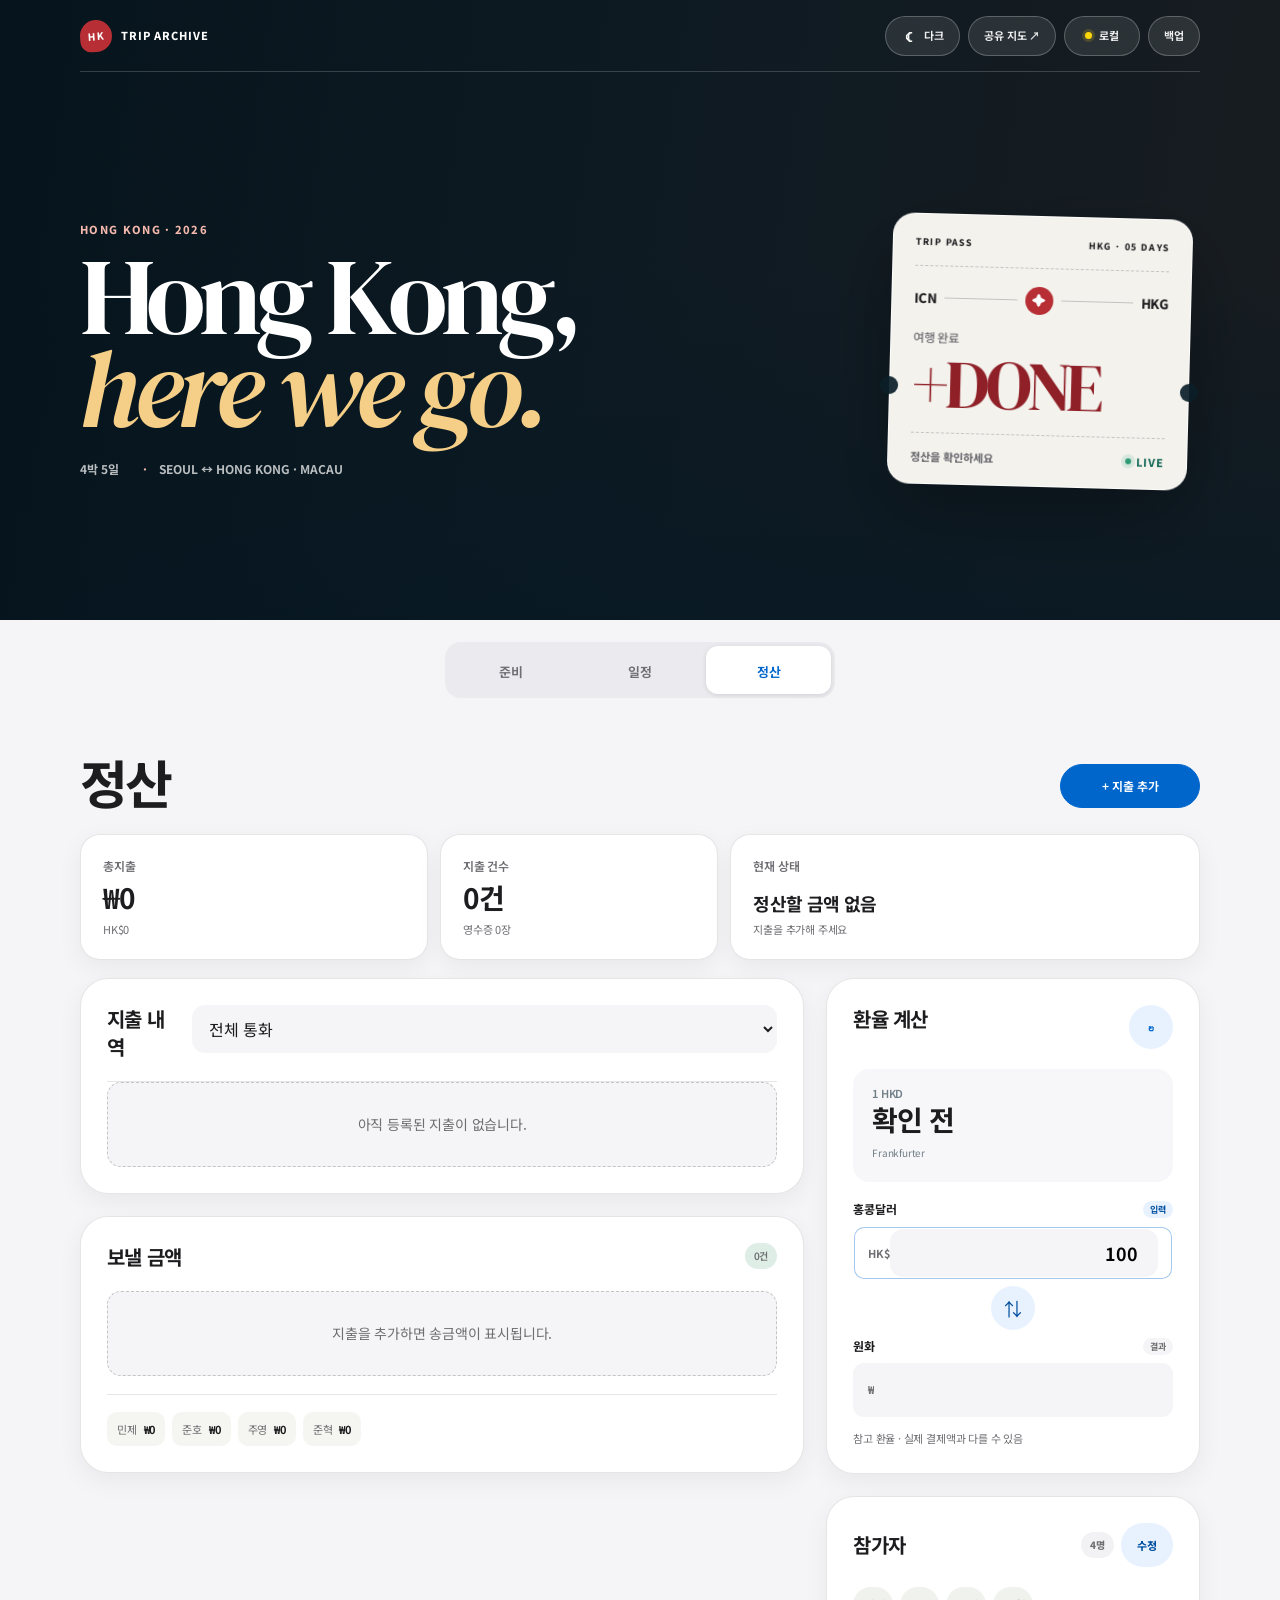
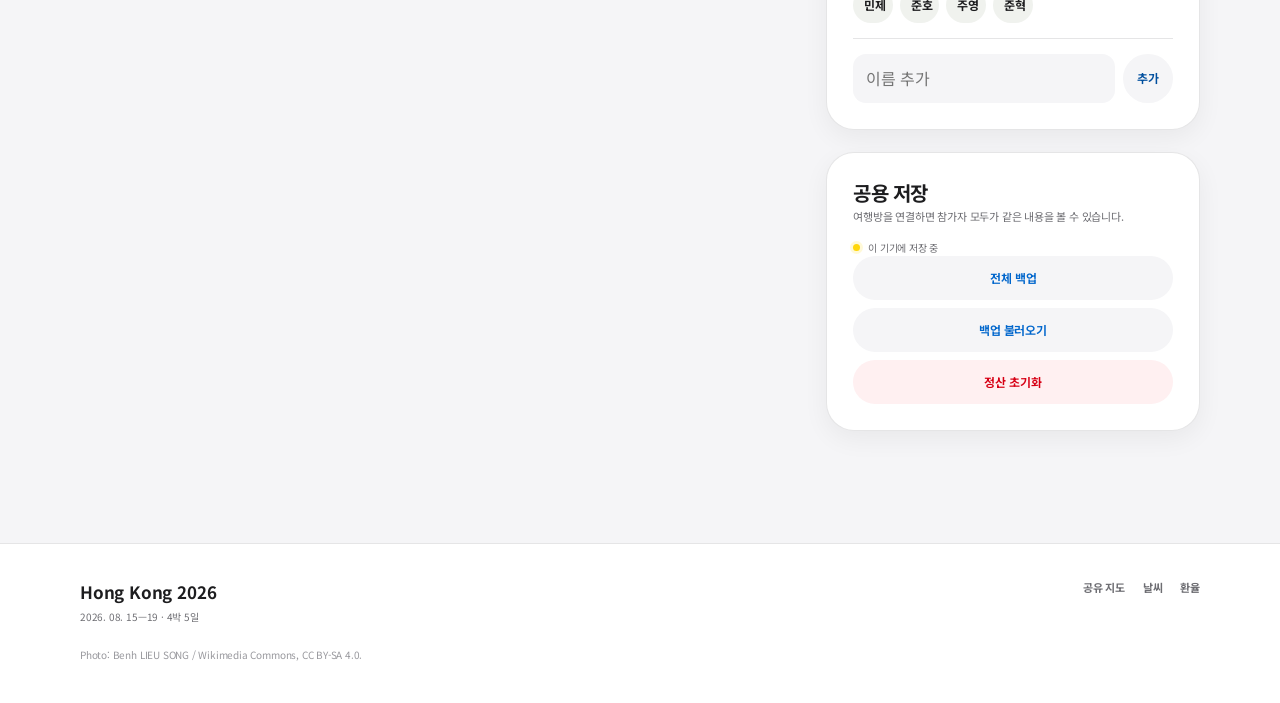
==== index.html @ ff5a505e "Add itinerary editing" ====
<!doctype html>
<html lang="ko">
<head>
  <meta charset="utf-8">
  <meta name="viewport" content="width=device-width, initial-scale=1, viewport-fit=cover">
  <meta name="theme-color" content="#f5f5f7">
  <meta name="trip-supabase-url" content="https://ofnhnlqqqvbywiwgpelq.supabase.co">
  <meta name="trip-supabase-key" content="sb_publishable_ZIFMvGM2xXmZjEP3ms2FIw_8CeJhrma">
  <script>
    (() => {
      let preference = "system";
      try {
        const saved = localStorage.getItem("trip-hongkong-theme");
        if (saved === "light" || saved === "dark") preference = saved;
      } catch (error) {}
      const isDark = preference === "dark" || (preference === "system" && matchMedia("(prefers-color-scheme: dark)").matches);
      document.documentElement.dataset.theme = isDark ? "dark" : "light";
      document.documentElement.dataset.themePreference = preference;
      document.querySelector('meta[name="theme-color"]').content = isDark ? "#000000" : "#f5f5f7";
    })();
  </script>
  <meta name="description" content="2026년 8월 홍콩 여행 준비, 일정, 날씨, 지도와 정산을 한 페이지에서 확인하는 여행 페이지">
  <meta property="og:type" content="website">
  <meta property="og:title" content="Hong Kong 2026">
  <meta property="og:description" content="8월 15–19일 · 준비, 일정, 정산">
  <meta property="og:url" content="https://trip-hongkong.github.io/">
  <meta property="og:image" content="https://upload.wikimedia.org/wikipedia/commons/thumb/a/a4/Hong_Kong_Harbour_Night_2019-06-11.jpg/1280px-Hong_Kong_Harbour_Night_2019-06-11.jpg">
  <meta name="twitter:card" content="summary_large_image">
  <title>Hong Kong 2026</title>
  <link rel="preconnect" href="https://fonts.googleapis.com">
  <link rel="preconnect" href="https://fonts.gstatic.com" crossorigin>
  <link href="https://fonts.googleapis.com/css2?family=DM+Serif+Display:ital@0;1&family=Noto+Sans+KR:wght@400;500;600;700;800&display=swap" rel="stylesheet">
  <link rel="stylesheet" href="styles.css?v=20260801-7">
  <link rel="stylesheet" href="poster.css?v=20260803-34">
  <script defer src="https://cdn.jsdelivr.net/npm/@supabase/supabase-js@2.111.0/dist/umd/supabase.min.js"></script>
  <script defer src="cloud-sync.js?v=20260801-25"></script>
  <script defer src="app.js?v=20260803-31"></script>
</head>
<body class="calm-ui" data-page="all">
  <a class="skip-link" href="#main">본문으로 바로가기</a>
  <div class="save-toast" id="saveToast" role="status" aria-live="polite"></div>

  <header class="hero" id="top">
    <div class="hero-photo" aria-hidden="true"></div>
    <div class="hero-noise" aria-hidden="true"></div>

    <nav class="topbar shell" aria-label="사이트 도구">
      <a class="wordmark" href="#top" aria-label="Hong Kong 2026 홈">
        <span class="wordmark-mark">HK</span>
        <span>TRIP ARCHIVE</span>
      </a>
      <div class="topbar-actions">
        <button class="glass-button theme-toggle" type="button" data-action="toggle-theme" aria-label="다크 모드로 전환"><span class="theme-toggle-icon" aria-hidden="true">◐</span><span class="theme-toggle-label">테마</span></button>
        <a class="glass-button" href="https://maps.app.goo.gl/c4aqxDU5yhHmMNfu5?g_st=ac" target="_blank" rel="noopener noreferrer">공유 지도 ↗</a>
        <button class="glass-button cloud-status-button" id="cloudStatusButton" type="button" data-status="connecting" aria-label="공용 저장 상태 확인"><i aria-hidden="true"></i><span id="cloudStatusLabel">연결 중</span></button>
        <button class="glass-button" type="button" data-action="export">백업</button>
      </div>
    </nav>

    <div class="hero-content shell">
      <div class="hero-copy">
        <p class="eyebrow">HONG KONG · 2026</p>
        <h1>Hong Kong,<br><em>here we go.</em></h1>
        <div class="hero-meta" aria-label="여행 정보">
          <span>4박 5일</span>
          <span>SEOUL ↔ HONG KONG · MACAU</span>
        </div>
      </div>

      <aside class="boarding-card" aria-label="여행 카운트다운">
        <div class="boarding-card-top"><span>TRIP PASS</span><span>HKG · 05 DAYS</span></div>
        <div class="boarding-route" aria-hidden="true"><span>ICN</span><i></i><b>✦</b><i></i><span>HKG</span></div>
        <span class="countdown-label" id="tripStatusLabel">여행 전</span>
        <strong class="countdown" id="tripCountdown">D–14</strong>
        <div class="boarding-card-bottom"><small id="tripStatusDate">2026. 08. 15 출발</small><span class="live-dot">LIVE</span></div>
      </aside>
    </div>

    <div class="hero-scroll shell" aria-hidden="true"><span>PLAN THE TRIP</span><i></i></div>
  </header>

  <main id="main">
    <div class="shell app-shell">
      <section class="phase-switcher" aria-label="여행 메뉴">
        <div class="phase-tabs" role="tablist" aria-label="준비, 일정, 정산">
          <button id="tab-prepare" class="phase-tab" type="button" role="tab" aria-controls="panel-prepare" aria-selected="true" data-section="prepare">
            <span class="phase-index">01</span><span><b>준비</b><small>체크리스트 · 예약</small></span>
          </button>
          <button id="tab-trip" class="phase-tab" type="button" role="tab" aria-controls="panel-trip" aria-selected="false" data-section="trip" tabindex="-1">
            <span class="phase-index">02</span><span><b>일정</b><small>날짜 · 날씨 · 지도</small></span>
          </button>
          <button id="tab-settle" class="phase-tab" type="button" role="tab" aria-controls="panel-settle" aria-selected="false" data-section="settle" tabindex="-1">
            <span class="phase-index">03</span><span><b>정산</b><small>지출 · 영수증 · 송금</small></span>
          </button>
        </div>
      </section>

      <section class="phase-panel" id="panel-prepare" role="tabpanel" aria-labelledby="tab-prepare" data-panel="prepare">
        <header class="section-intro compact-intro">
          <div><p class="section-kicker">BEFORE THE TRIP</p><h2>준비</h2></div>
          <p>체크리스트 · 예약 · 저장 장소</p>
        </header>

        <div class="before-grid">
          <article class="card plain-card checklist-card checklist-panel">
            <div class="card-heading card-title-row checklist-heading">
              <div><h3>체크리스트</h3><p id="prepRemaining" aria-live="polite">공통 · 8개 남음</p></div>
              <strong class="checklist-count" id="prepHeadCount">3 / 11</strong>
            </div>
            <fieldset id="checklistOwnerSwitcher" class="checklist-owner-switcher" aria-describedby="prepRemaining"></fieldset>
            <div class="checklist-progress" role="progressbar" aria-label="여행 준비 진행률" aria-valuemin="0" aria-valuemax="100" aria-valuenow="17"><i id="prepProgressBar"></i></div>
            <label class="switch-row checklist-filter"><input id="hideCompleted" type="checkbox"><span>완료 항목 숨기기</span></label>
            <div id="beforeChecklist" class="check-groups"></div>
            <form id="checklistForm" class="inline-form inline-add-form checklist-add-form">
              <label><span>구분</span><select id="checklistCategory" name="category" aria-label="체크리스트 구분"><option>예약·티켓</option><option>교통·이동</option><option>함께 준비</option></select></label>
              <label class="grow"><span>새 항목</span><input id="checklistText" name="text" type="text" maxlength="80" placeholder="예: 피크트램 예매" autocomplete="off" required></label>
              <label class="checklist-link-field"><span>링크 <small>선택</small></span><input id="checklistUrl" name="url" type="url" inputmode="url" maxlength="600" placeholder="https://..." autocomplete="url"></label>
              <button class="primary-button" id="checklistSubmit" type="submit">공통에 추가</button>
            </form>
          </article>

          <article class="card plain-card reservations-card reservation-panel">
            <div class="card-heading card-title-row"><div><h3>예약 정보</h3></div><span class="muted-badge">4건 확정</span></div>
            <div class="booking-grid">
              <details class="booking-card flight-booking" name="booking">
                <summary class="booking-summary"><span><small>가는 편 · 8월 15일</small><strong>CX413 · ICN → HKG</strong><em>08:00 — 10:50</em></span></summary>
                <div class="booking-detail">
                  <div class="flight-route"><div><small>ICN · T1</small><strong>08:00</strong><span>서울</span></div><i><span>CX413</span>→</i><div><small>HKG · T1</small><strong>10:50</strong><span>홍콩</span></div></div>
                  <div class="booking-facts is-four"><span><small>비행시간</small><b>3시간 50분</b></span><span><small>좌석</small><b>이코노미</b></span><span><small>운임</small><b>Economy Light</b></span><span><small>수하물</small><b>위탁 1개</b></span></div>
                </div>
              </details>
              <details class="booking-card flight-booking" name="booking">
                <summary class="booking-summary"><span><small>오는 편 · 8월 19일</small><strong>CX430 · HKG → ICN</strong><em>17:40 — 22:25</em></span></summary>
                <div class="booking-detail">
                  <div class="flight-route"><div><small>HKG · T1</small><strong>17:40</strong><span>홍콩</span></div><i><span>CX430</span>→</i><div><small>ICN · T1</small><strong>22:25</strong><span>서울</span></div></div>
                  <div class="booking-facts is-four"><span><small>비행시간</small><b>3시간 45분</b></span><span><small>좌석</small><b>이코노미</b></span><span><small>운임</small><b>Economy Light</b></span><span><small>수하물</small><b>위탁 1개</b></span></div>
                </div>
              </details>
              <details class="booking-card stay-booking" name="booking">
                <summary class="booking-summary"><span><small>홍콩 · 8월 15–18일</small><strong>Royal Plaza Hotel</strong><em>3박 · 1실 · 성인 4명</em></span></summary>
                <div class="booking-detail">
                  <p>Plaza Deluxe Family · 금연 객실, 트윈베드 요청</p>
                  <div class="booking-facts is-four"><span><small>체크인</small><b>8월 15일 · 15:00</b></span><span><small>체크아웃</small><b>8월 18일 · 11:00</b></span><span><small>조식</small><b>불포함</b></span><span><small>도착 예정</small><b>12:00–13:00</b></span></div>
                  <div class="booking-address"><span>193 Prince Edward Road West, Kowloon, Hong Kong</span><div class="inline-actions"><a href="https://www.google.com/maps/dir/?api=1&destination=Royal%20Plaza%20Hotel%2C%20193%20Prince%20Edward%20Road%20West%2C%20Kowloon%2C%20Hong%20Kong" target="_blank" rel="noopener noreferrer">길찾기 ↗</a><button type="button" data-copy="193 Prince Edward Road West, Kowloon, Hong Kong">주소 복사</button></div></div>
                </div>
              </details>
              <details class="booking-card stay-booking" name="booking">
                <summary class="booking-summary"><span><small>마카오 · 8월 18–19일</small><strong>Broadway Hotel</strong><em>1박 · 2실 · 성인 4명</em></span></summary>
                <div class="booking-detail">
                  <p>Broadway King</p>
                  <div class="booking-facts is-four"><span><small>체크인</small><b>8월 18일 · 15:00</b></span><span><small>체크아웃</small><b>8월 19일 · 11:00</b></span><span><small>조식</small><b>불포함</b></span><span><small>객실</small><b>Broadway King · 2실</b></span></div>
                  <div class="booking-address"><span>Sul da Marina Taipa-Sul, junto a Rotunda do Dique Oeste, Taipa, Macau</span><div class="inline-actions"><a href="https://www.google.com/maps/dir/?api=1&destination=Broadway%20Hotel%2C%20Macau" target="_blank" rel="noopener noreferrer">길찾기 ↗</a><button type="button" data-copy="Sul da Marina Taipa-Sul, junto a Rotunda do Dique Oeste, Taipa, Macau">주소 복사</button></div></div>
                </div>
              </details>
            </div>
          </article>

          <a class="card plain-card places-card disclosure-panel map-launch-card" href="https://maps.app.goo.gl/c4aqxDU5yhHmMNfu5?g_st=ac" target="_blank" rel="noopener noreferrer" aria-label="공유 지도에서 저장 장소 53곳 둘러보기">
            <span class="disclosure-summary"><span><small>공유 지도</small><strong>저장 장소 둘러보기</strong></span><b>53곳 · 지도 열기 ↗</b></span>
          </a>
        </div>
      </section>

      <section class="phase-panel" id="panel-trip" role="tabpanel" aria-labelledby="tab-trip" data-panel="trip" hidden>
        <header class="section-intro compact-intro">
          <div><p class="section-kicker">ITINERARY</p><h2>일정</h2></div>
          <p>2026. 08. 15—19 · 홍콩 3박 · 마카오 1박</p>
        </header>

        <div class="route-overview" aria-label="여행 동선">
          <article><time datetime="2026-08-15">15 AUG</time><strong>ICN → HKG</strong><span>CX413 · 08:00—10:50</span></article>
          <article><time datetime="2026-08-15">15—18 AUG</time><strong>HONG KONG</strong><span>Royal Plaza · 3박</span></article>
          <article><time datetime="2026-08-18">18—19 AUG</time><strong>MACAU</strong><span>Broadway · 1박</span></article>
          <article><time datetime="2026-08-19">19 AUG</time><strong>HKG → ICN</strong><span>CX430 · 17:40—22:25</span></article>
        </div>

        <div class="day-switcher-wrap"><div id="daySwitcher" class="day-switcher" role="tablist" aria-label="여행 날짜"></div></div>

        <section class="mobile-next-card" id="mobileNextCard" aria-label="선택한 날의 핵심 일정" aria-live="polite">
          <div class="mobile-next-time"><small id="mobileNextLabel">NEXT</small><strong id="mobileNextTime">08:00</strong></div>
          <div class="mobile-next-copy"><h3 id="mobileNextTitle">CX413 인천 출발</h3><p id="mobileNextMeta">인천국제공항 제1터미널</p></div>
          <a id="mobileNextMap" href="https://www.google.com/maps/search/?api=1&query=Incheon%20International%20Airport%20Terminal%201" target="_blank" rel="noopener noreferrer">지도 ↗</a>
        </section>

        <div class="during-grid">
          <section class="during-main main-column">
            <article class="card plain-card itinerary-card itinerary-panel">
              <div class="card-heading card-title-row itinerary-heading">
                <div><p class="card-label" id="selectedDayEnglish">SATURDAY</p><h3 id="selectedDayTitle">8월 15일 · 토요일</h3></div>
                <div class="itinerary-actions"><span class="status-pill" id="selectedDayLabel">DAY 1</span><button class="primary-button compact" type="button" data-action="open-itinerary">+ 일정</button></div>
              </div>
              <div id="timeline" class="timeline" role="tabpanel"></div>
            </article>

            <article class="card plain-card weather-card weather-panel" id="weather">
              <div class="card-heading card-title-row"><div><p class="card-label">LIVE FORECAST</p><h3>날씨</h3></div><button class="icon-button" type="button" data-action="refresh-weather" aria-label="날씨 새로고침">↻</button></div>
              <div class="current-weather"><span id="currentWeatherIcon" aria-hidden="true"></span><div><span class="current-weather-kicker">오늘 날씨</span><strong id="currentWeatherText">확인 중</strong><small id="currentWeatherDetail">홍콩 현재 날씨</small></div></div>
              <div id="weatherDays" class="weather-days" role="group" aria-label="여행 날짜별 날씨"></div>
              <div class="hourly-weather-heading"><strong id="hourlyWeatherTitle">시간별 예보</strong><span>1시간 단위</span></div>
              <div id="hourlyWeather" class="hourly-weather" aria-label="선택한 날짜의 시간별 날씨" aria-live="polite"></div>
              <p id="weatherUpdated" class="source-note"></p>
            </article>
          </section>

          <aside class="during-side side-column">
            <article class="card map-card">
              <div class="map-copy"><p class="card-label">OUR GOOGLE MAP</p><h3>공유 지도</h3><p>홍콩·마카오 숙소와 저장 장소 53곳</p><a class="button dark-button" href="https://maps.app.goo.gl/c4aqxDU5yhHmMNfu5?g_st=ac" target="_blank" rel="noopener noreferrer">Google 지도에서 열기 ↗</a></div>
            </article>

            <article class="card plain-card hotel-card hotel-panel">
              <div class="hotel-topline card-title-row"><span id="activeStayLabel">STAY · HONG KONG</span><span id="activeStayStatus">3박</span></div>
              <h3 id="activeStayName">Royal Plaza Hotel</h3>
              <p id="activeStayAddress">193 Prince Edward Road West,<br>Kowloon, Hong Kong</p>
              <div class="hotel-facts is-four"><span><small>STAY</small><b id="activeStayDates">15–18 AUG</b></span><span><small>ROOM</small><b id="activeStayRoom">Family · 1실</b></span><span><small>CHECK-IN</small><b id="activeStayCheckIn">15 AUG · 15:00</b></span><span><small>CHECK-OUT</small><b id="activeStayCheckOut">18 AUG · 11:00</b></span></div>
              <div class="hotel-actions button-row"><a class="primary-button" id="activeStayMap" href="https://www.google.com/maps/dir/?api=1&destination=Royal%20Plaza%20Hotel%2C%20193%20Prince%20Edward%20Road%20West%2C%20Kowloon%2C%20Hong%20Kong" target="_blank" rel="noopener noreferrer">길찾기 ↗</a><button class="secondary-button" id="activeStayCopy" type="button" data-copy="193 Prince Edward Road West, Kowloon, Hong Kong">주소 복사</button></div>
            </article>

          </aside>
        </div>
      </section>

      <section class="phase-panel" id="panel-settle" role="tabpanel" aria-labelledby="tab-settle" data-panel="settle" hidden>
        <header class="section-intro compact-intro settle-intro">
          <div><p class="section-kicker">GROUP EXPENSES</p><h2>정산</h2></div>
          <button class="primary-button add-expense-button" type="button" data-action="open-expense">+ 지출 추가</button>
        </header>

        <section class="settlement-summary" aria-label="정산 요약">
          <article><span>총지출</span><strong id="totalExpenseKRW">₩0</strong><small id="totalExpenseHKD">HK$0</small></article>
          <article><span>지출 건수</span><strong id="expenseCount">0건</strong><small id="receiptCount">영수증 0장</small></article>
          <article class="summary-balance"><span>현재 상태</span><strong id="settlementHeadline">정산할 금액 없음</strong><small id="settlementSubline">지출을 추가해 주세요</small></article>
        </section>

        <div class="content-grid settle-layout">
          <section class="main-column">
            <article class="card plain-card expense-panel">
              <div class="card-heading card-title-row"><div><p class="card-label">EXPENSES</p><h3>지출 내역</h3></div><select id="expenseFilter" aria-label="통화별 지출 필터"><option value="all">전체 통화</option><option value="HKD">HKD</option><option value="KRW">KRW</option></select></div>
              <div id="expenseList" class="expense-list"></div>
            </article>
            <article class="card plain-card settlement-panel">
              <div class="card-heading card-title-row"><div><p class="card-label">WHO PAYS WHOM</p><h3>보낼 금액</h3></div><span class="status-pill" id="transferCount">0건</span></div>
              <div id="transferList" class="transfer-list"></div><div id="balanceList" class="balance-list"></div>
            </article>
          </section>

          <aside class="side-column">
            <article class="card plain-card exchange-panel" id="exchange">
              <div class="card-heading card-title-row"><div><p class="card-label">HKD ↔ KRW</p><h3>환율 계산</h3></div><button class="icon-button" type="button" data-action="refresh-rate" aria-label="환율 새로고침">↻</button></div>
              <div class="rate-display"><span>1 HKD</span><strong id="rateDisplay">불러오는 중</strong><small id="rateDate">Frankfurter</small></div>
              <div class="converter" data-source="HKD">
                <label class="converter-field is-source" data-currency="HKD"><span><span class="converter-name">홍콩달러</span><small class="converter-role">입력</small></span><div><b>HK$</b><input id="hkdInput" type="number" inputmode="decimal" min="0" step="0.01" value="100" autocomplete="off" aria-label="홍콩달러 입력 금액"></div></label>
                <button class="converter-swap" type="button" data-action="swap-currency" aria-label="원화 입력으로 바꾸기"><span aria-hidden="true">⇅</span></button>
                <label class="converter-field is-target" data-currency="KRW"><span><span class="converter-name">원화</span><small class="converter-role">결과</small></span><div><b>₩</b><input id="krwInput" type="number" inputmode="numeric" min="0" step="1" autocomplete="off" readonly aria-label="원화 환산 결과"></div></label>
              </div>
              <p class="source-note">참고 환율 · 실제 결제액과 다를 수 있음</p>
            </article>

            <article class="card plain-card people-panel">
              <div class="card-heading card-title-row participant-card-heading"><h3>참가자</h3><div class="participant-heading-actions"><span class="muted-badge" id="peopleCount">4명</span><button class="participant-edit-button" id="participantEditButton" type="button" data-action="open-participants" aria-haspopup="dialog">수정</button></div></div>
              <div id="peopleList" class="people-list" role="list"></div>
              <form id="personForm" class="person-form"><label class="visually-hidden" for="personName">참가자 이름</label><input id="personName" name="name" type="text" maxlength="30" placeholder="이름 추가" autocomplete="off" required><button class="secondary-button" type="submit">추가</button></form>
            </article>

            <article class="card plain-card data-panel archive-card">
              <div class="archive-stamp" aria-hidden="true">HK<br><span>2026</span></div>
              <div><p class="card-label">SHARED DATA</p><h3>공용 저장</h3><p id="cloudDataCopy">여행방을 연결하면 참가자 모두가 같은 내용을 볼 수 있습니다.</p><p class="cloud-data-status"><i aria-hidden="true"></i><span id="cloudStatusDetail">공용 여행방을 확인하는 중</span></p>
                <div class="data-actions"><button class="secondary-button" type="button" data-action="export">전체 백업</button><label class="secondary-button" for="importFile">백업 불러오기</label><input class="visually-hidden" id="importFile" type="file" accept="application/json,.json"><button class="danger-button" type="button" data-action="reset-settlement">정산 초기화</button></div>
              </div>
            </article>
          </aside>
        </div>
      </section>
    </div>
  </main>

  <dialog class="modal" id="itineraryDialog">
    <form id="itineraryForm" class="modal-form">
      <div class="modal-head"><div><span id="itineraryDialogMode">일정 추가</span><h2 id="itineraryDialogDate">8월 15일</h2></div><button class="modal-close" type="button" data-action="close-itinerary" aria-label="닫기">×</button></div>
      <div class="form-grid two-cols">
        <label><span>날짜</span><select id="itineraryDate" name="date"><option value="2026-08-15">8월 15일 · 토</option><option value="2026-08-16">8월 16일 · 일</option><option value="2026-08-17">8월 17일 · 월</option><option value="2026-08-18">8월 18일 · 화</option><option value="2026-08-19">8월 19일 · 수</option></select></label>
        <label><span>시간</span><input name="time" type="time"></label>
        <label class="span-2"><span>일정</span><input id="itineraryTitle" name="title" type="text" maxlength="80" placeholder="예: 숙소 체크인" required></label>
        <label class="span-2"><span>장소</span><input id="itineraryPlace" name="place" type="text" maxlength="100" placeholder="지도 검색에 사용됩니다"></label>
        <label class="span-2"><span>메모</span><textarea name="note" rows="3" maxlength="180" placeholder="이동 방법이나 예약 정보를 입력하세요"></textarea></label>
      </div>
      <div class="modal-actions"><button class="secondary-button" type="button" data-action="close-itinerary">취소</button><button class="primary-button" id="itinerarySubmit" type="submit">저장</button></div>
    </form>
  </dialog>

  <dialog class="modal participant-modal" id="participantDialog">
    <form id="participantEditForm" class="modal-form">
      <div class="modal-head"><div><span>정산 설정</span><h2>참가자 수정</h2></div><button class="modal-close" type="button" data-action="close-participants" aria-label="닫기">×</button></div>
      <p class="participant-edit-copy">이름과 새 지출에 포함할 사람을 바꿀 수 있습니다. 이전 지출과 송금 내역은 그대로 유지됩니다.</p>
      <div class="participant-edit-list" id="participantEditList"></div>
      <div class="modal-actions"><button class="secondary-button" type="button" data-action="close-participants">취소</button><button class="primary-button" type="submit">변경 저장</button></div>
    </form>
  </dialog>

  <dialog class="modal expense-modal" id="expenseDialog">
    <form id="expenseForm" class="modal-form">
      <div class="modal-head"><div><span>새 지출</span><h2>누가 얼마를 냈나요?</h2></div><button class="modal-close" type="button" data-action="close-expense" aria-label="닫기">×</button></div>
      <div class="form-grid two-cols">
        <label><span>날짜</span><input id="expenseDate" name="date" type="date" min="2026-08-15" max="2026-08-19" value="2026-08-15" required></label>
        <label><span>구분</span><select name="category"><option value="식비">식비</option><option value="교통">교통</option><option value="숙소">숙소</option><option value="관광">관광</option><option value="쇼핑">쇼핑</option><option value="기타">기타</option></select></label>
        <label class="span-2"><span>항목</span><input id="expenseDescription" name="description" type="text" maxlength="80" placeholder="예: 딤섬 점심" required></label>
        <label><span>금액</span><input name="amount" type="number" inputmode="decimal" min="0.01" max="100000000" step="0.01" placeholder="0" required></label>
        <label><span>통화</span><select id="expenseCurrency" name="currency"><option value="HKD">HKD · 홍콩달러</option><option value="KRW">KRW · 원화</option></select></label>
        <label class="span-2"><span>결제한 사람</span><select id="expensePayer" name="payer" required></select></label>
        <fieldset class="span-2 split-field"><legend>함께 나눌 사람</legend><div id="splitPeople" class="split-people"></div><small>선택한 사람끼리 똑같이 나눕니다.</small></fieldset>
        <label class="span-2 receipt-field"><span>영수증 사진 <small>선택</small></span><input id="receiptInput" name="receipt" type="file" accept="image/jpeg,image/png,image/webp" capture="environment"><div id="receiptPreview" class="receipt-preview"><span>＋</span><p>사진 촬영 또는 파일 선택</p></div></label>
      </div>
      <div class="rate-snapshot" id="expenseRateNote">현재 환율로 원화 금액을 저장합니다.</div>
      <div class="modal-actions"><button class="secondary-button" type="button" data-action="close-expense">취소</button><button class="primary-button" id="expenseSubmit" type="submit">저장</button></div>
    </form>
  </dialog>

  <dialog class="receipt-dialog" id="receiptDialog"><button type="button" data-action="close-receipt" aria-label="영수증 닫기">×</button><img id="receiptFullImage" alt="영수증 사진"><p id="receiptCaption"></p></dialog>

  <section class="cloud-join-overlay" id="cloudJoinOverlay" role="dialog" aria-modal="true" aria-labelledby="cloudJoinTitle" hidden>
    <div class="cloud-join-card">
      <button class="cloud-join-close" id="cloudJoinClose" type="button" aria-label="나중에 연결">×</button>
      <span class="cloud-join-icon" aria-hidden="true">HK</span>
      <p class="card-label">HONG KONG 2026</p>
      <h2 id="cloudJoinTitle">공용 여행에 연결</h2>
      <p id="cloudJoinMessage">초대 코드로 연결하면 참가자 모두가 같은 체크리스트, 일정과 정산을 봅니다.</p>
      <form id="cloudJoinForm" class="cloud-join-form">
        <label><span>내 이름</span><select id="cloudPersonName" name="person" required><option value="">선택</option></select></label>
        <label><span>초대 코드</span><input id="cloudInviteCode" name="invite" type="password" minlength="24" maxlength="160" autocomplete="off" autocapitalize="off" spellcheck="false" required placeholder="HK26-…"></label>
        <button class="primary-button" id="cloudJoinSubmit" type="submit">공용 여행에 연결</button>
      </form>
      <small>한 번 연결하면 이 기기에서는 다시 입력하지 않아도 됩니다.</small>
    </div>
  </section>

  <nav class="mobile-phase-nav" aria-label="모바일 여행 메뉴">
    <button type="button" data-section="prepare" aria-selected="true"><span>✓</span><b>준비</b></button>
    <button type="button" data-section="trip" aria-selected="false"><span>⌖</span><b>일정</b></button>
    <button type="button" data-section="settle" aria-selected="false"><span>$</span><b>정산</b></button>
  </nav>

  <footer class="footer">
    <div class="shell footer-inner">
      <div><strong>Hong Kong 2026</strong><p>2026. 08. 15—19 · 4박 5일</p></div>
      <div class="footer-links"><a href="https://maps.app.goo.gl/c4aqxDU5yhHmMNfu5?g_st=ac" target="_blank" rel="noopener noreferrer">공유 지도</a><a href="https://open-meteo.com/" target="_blank" rel="noopener noreferrer">날씨</a><a href="https://frankfurter.dev/" target="_blank" rel="noopener noreferrer">환율</a></div>
      <p class="photo-credit">Photo: <a href="https://commons.wikimedia.org/wiki/File:Hong_Kong_Harbour_Night_2019-06-11.jpg" target="_blank" rel="noopener noreferrer">Benh LIEU SONG / Wikimedia Commons</a>, CC BY-SA 4.0.</p>
    </div>
  </footer>
</body>
</html>
---- styles.css ----
:root {
  --navy: #102b35;
  --navy-2: #173d49;
  --ink: #17252b;
  --muted: #68777a;
  --paper: #f5f3ed;
  --white: #fffdfa;
  --line: #dddcd5;
  --line-dark: #c8cbc7;
  --red: #b9363d;
  --red-soft: #f5e8e6;
  --jade: #26735f;
  --jade-soft: #e3f0eb;
  --gold: #ba8d43;
  --blue-soft: #e7eef2;
  --shadow: 0 18px 46px rgba(16, 43, 53, .08);
  --radius: 22px;
  --radius-sm: 14px;
  --font: "Noto Sans KR", system-ui, -apple-system, BlinkMacSystemFont, "Segoe UI", sans-serif;
  --latin: "DM Sans", var(--font);
}

* { box-sizing: border-box; }
html { scroll-behavior: smooth; }
body {
  margin: 0;
  color: var(--ink);
  background: var(--paper);
  font-family: var(--font);
  font-size: 16px;
  line-height: 1.55;
  -webkit-font-smoothing: antialiased;
}
body::before {
  position: fixed;
  inset: 0;
  z-index: -1;
  background-image: radial-gradient(rgba(16, 43, 53, .035) .7px, transparent .7px);
  background-size: 10px 10px;
  content: "";
  pointer-events: none;
}
a { color: inherit; text-decoration: none; }
button, input, select, textarea { font: inherit; }
button, a, input, select, textarea { -webkit-tap-highlight-color: transparent; }
button { color: inherit; }
button:not(:disabled), select, label[for] { cursor: pointer; }
button:disabled { cursor: not-allowed; opacity: .55; }
img { display: block; max-width: 100%; }
h1, h2, h3, p { margin-top: 0; }
button, input, select, textarea { border-radius: 0; }

:focus-visible { outline: 3px solid #2e8b72; outline-offset: 3px; }
.shell { width: min(1180px, calc(100% - 40px)); margin-inline: auto; }
.visually-hidden {
  position: absolute !important;
  width: 1px !important;
  height: 1px !important;
  padding: 0 !important;
  margin: -1px !important;
  overflow: hidden !important;
  clip: rect(0, 0, 0, 0) !important;
  white-space: nowrap !important;
  border: 0 !important;
}
.skip-link {
  position: fixed;
  top: 10px;
  left: 10px;
  z-index: 1000;
  padding: 10px 14px;
  color: white;
  background: var(--navy);
  border-radius: 8px;
  transform: translateY(-150%);
}
.skip-link:focus { transform: translateY(0); }

/* Header */
.site-header {
  position: sticky;
  top: 0;
  z-index: 30;
  height: 72px;
  color: var(--navy);
  background: rgba(255, 253, 250, .94);
  border-bottom: 1px solid rgba(16, 43, 53, .11);
  backdrop-filter: blur(18px);
}
.header-inner { display: flex; align-items: center; height: 100%; gap: 28px; }
.brand { display: inline-flex; align-items: center; gap: 11px; margin-right: auto; }
.brand-mark {
  display: grid;
  place-items: center;
  width: 36px;
  height: 36px;
  color: white;
  background: var(--navy);
  border-radius: 11px;
  font: 700 12px/1 var(--latin);
  letter-spacing: .08em;
}
.brand > span:last-child { display: flex; flex-direction: column; line-height: 1.1; }
.brand strong { font: 700 15px/1.2 var(--latin); letter-spacing: -.02em; }
.brand small { margin-top: 4px; color: var(--muted); font: 600 9px/1 var(--latin); letter-spacing: .11em; }
.desktop-nav { display: flex; align-items: center; gap: 5px; }
.desktop-nav a { min-width: 64px; padding: 10px 15px; text-align: center; color: #5c696c; border-radius: 12px; font-weight: 600; }
.desktop-nav a:hover { color: var(--navy); background: #eef1ee; }
body[data-page="home"] .desktop-nav .nav-home,
body[data-page="prepare"] .desktop-nav .nav-prepare,
body[data-page="trip"] .desktop-nav .nav-trip,
body[data-page="settle"] .desktop-nav .nav-settle { color: white; background: var(--navy); }
.header-map { padding: 9px 13px; border: 1px solid var(--line-dark); border-radius: 11px; font-size: 13px; font-weight: 700; }
.header-map:hover { border-color: var(--navy); }

/* Shared */
.section-kicker { margin-bottom: 8px; color: var(--jade); font: 700 11px/1 var(--latin); letter-spacing: .13em; }
.page-main { min-height: calc(100vh - 72px); padding-bottom: 74px; }
.page-head { display: flex; align-items: flex-end; justify-content: space-between; padding-top: 58px; padding-bottom: 34px; }
.page-head h1 { margin-bottom: 8px; color: var(--navy); font-size: clamp(38px, 5vw, 58px); line-height: 1; letter-spacing: -.05em; }
.page-head > div > p:last-child { margin-bottom: 0; color: var(--muted); }
.page-stat {
  display: flex;
  flex-direction: column;
  min-width: 160px;
  padding: 17px 20px;
  background: var(--white);
  border: 1px solid var(--line);
  border-radius: 16px;
  box-shadow: 0 8px 26px rgba(16, 43, 53, .05);
}
.page-stat span { color: var(--muted); font-size: 12px; }
.page-stat strong { margin-top: 2px; color: var(--navy); font: 700 22px/1.25 var(--latin); }
.content-grid { display: grid; grid-template-columns: minmax(0, 1.65fr) minmax(310px, .85fr); gap: 22px; align-items: start; }
.main-column, .side-column { display: grid; gap: 22px; min-width: 0; }
.side-column { position: sticky; top: 94px; }
.plain-card {
  background: var(--white);
  border: 1px solid var(--line);
  border-radius: var(--radius);
  box-shadow: 0 8px 28px rgba(16, 43, 53, .045);
}
.plain-card h2 { margin-bottom: 0; color: var(--navy); font-size: 19px; letter-spacing: -.025em; }
.card-title-row { display: flex; align-items: center; justify-content: space-between; gap: 14px; }
.card-title-row > span, .card-title-row > a { color: var(--muted); font-size: 12px; font-weight: 600; }
.card-title-row > a:hover { color: var(--jade); }
.inline-actions, .button-row { display: flex; flex-wrap: wrap; gap: 9px; }
.inline-actions a, .inline-actions button {
  padding: 0;
  color: var(--jade);
  background: transparent;
  border: 0;
  font-size: 12px;
  font-weight: 700;
}
.primary-button, .secondary-button, .danger-button, .text-button, .icon-button {
  display: inline-flex;
  align-items: center;
  justify-content: center;
  min-height: 44px;
  padding: 0 17px;
  border-radius: 12px;
  font-weight: 700;
  transition: transform .16s ease, border-color .16s ease, background .16s ease;
}
.primary-button { color: white; background: var(--red); border: 1px solid var(--red); }
.primary-button:hover { background: #9f2a31; border-color: #9f2a31; transform: translateY(-1px); }
.primary-button.compact { min-height: 40px; padding-inline: 14px; font-size: 13px; }
.secondary-button { color: var(--navy); background: white; border: 1px solid var(--line-dark); }
.secondary-button:hover { border-color: var(--navy); }
.danger-button { color: #9d3339; background: var(--red-soft); border: 1px solid #e8c8c6; }
.text-button { color: var(--jade); background: transparent; border: 0; padding: 0; min-height: 32px; }
.icon-button { width: 40px; min-height: 40px; padding: 0; color: var(--navy); background: #f1f2ee; border: 0; font-size: 18px; }
.empty-state { margin: 0; padding: 30px 18px; color: var(--muted); background: #f7f7f3; border: 1px dashed var(--line-dark); border-radius: 14px; text-align: center; font-size: 14px; }
.source-note { margin: 12px 0 0; color: var(--muted); font-size: 11px; }

/* Home */
.home-hero { position: relative; min-height: 440px; overflow: hidden; color: white; background: var(--navy); }
.home-hero-photo {
  position: absolute;
  inset: 0;
  background-image: linear-gradient(90deg, rgba(7, 27, 35, .86) 0%, rgba(7, 27, 35, .57) 48%, rgba(7, 27, 35, .22) 100%), url("https://upload.wikimedia.org/wikipedia/commons/thumb/a/a4/Hong_Kong_Harbour_Night_2019-06-11.jpg/1280px-Hong_Kong_Harbour_Night_2019-06-11.jpg");
  background-position: center 56%;
  background-size: cover;
  transform: scale(1.01);
}
.home-hero-photo::after { position: absolute; inset: 0; background: linear-gradient(180deg, transparent 55%, rgba(7, 27, 35, .38)); content: ""; }
.home-hero-inner { position: relative; display: flex; align-items: flex-end; justify-content: space-between; min-height: 440px; padding-block: 72px 64px; gap: 30px; }
.hero-kicker { margin-bottom: 16px; font: 700 12px/1 var(--latin); letter-spacing: .19em; opacity: .76; }
.home-hero h1 { margin-bottom: 14px; font: 700 clamp(58px, 9vw, 104px)/.9 var(--latin); letter-spacing: -.065em; }
.hero-date { margin-bottom: 0; font-size: clamp(17px, 2vw, 22px); font-weight: 600; }
.hero-date span { margin-inline: 9px; opacity: .5; }
.trip-status-card {
  display: flex;
  flex-direction: column;
  min-width: 218px;
  padding: 24px 26px;
  color: var(--navy);
  background: rgba(255, 253, 250, .94);
  border: 1px solid rgba(255,255,255,.7);
  border-radius: 20px;
  box-shadow: 0 22px 50px rgba(3, 19, 25, .3);
  backdrop-filter: blur(14px);
}
.trip-status-card span { color: var(--red); font-size: 12px; font-weight: 800; }
.trip-status-card strong { margin-block: 4px 2px; font: 700 48px/1 var(--latin); letter-spacing: -.05em; }
.trip-status-card small { color: var(--muted); font-size: 11px; }
.home-content { position: relative; margin-top: -24px; padding-bottom: 70px; }
.metric-grid { display: grid; grid-template-columns: repeat(4, 1fr); gap: 12px; }
.metric-card {
  display: flex;
  flex-direction: column;
  min-height: 138px;
  padding: 21px 22px;
  background: var(--white);
  border: 1px solid var(--line);
  border-radius: 18px;
  box-shadow: var(--shadow);
  transition: transform .18s ease, border-color .18s ease;
}
.metric-card:hover { transform: translateY(-3px); border-color: #b8c5c3; }
.metric-label { margin-bottom: auto; color: var(--muted); font-size: 12px; font-weight: 700; }
.metric-card strong { margin-top: 15px; color: var(--navy); font: 700 23px/1.2 var(--latin); letter-spacing: -.025em; }
.metric-card small { margin-top: 5px; color: var(--muted); font-size: 11px; }
.mini-progress { height: 4px; margin-top: 12px; overflow: hidden; background: #e6e7e2; border-radius: 99px; }
.mini-progress i { display: block; width: 17%; height: 100%; background: var(--red); border-radius: inherit; }
.home-grid { display: grid; grid-template-columns: 1.45fr .75fr; gap: 22px; margin-top: 48px; }
.section-heading { margin-bottom: 17px; }
.section-heading h2 { margin-bottom: 0; color: var(--navy); font-size: 25px; letter-spacing: -.035em; }
.route-grid { display: grid; gap: 11px; }
.route-card {
  display: grid;
  grid-template-columns: 48px 1fr auto;
  align-items: center;
  gap: 16px;
  min-height: 92px;
  padding: 18px 20px;
  background: var(--white);
  border: 1px solid var(--line);
  border-radius: 18px;
  transition: transform .16s ease, border-color .16s ease;
}
.route-card:hover { transform: translateX(4px); border-color: #aebdbb; }
.route-icon { display: grid; place-items: center; width: 48px; height: 48px; color: var(--navy); background: var(--jade-soft); border-radius: 15px; font: 700 19px/1 var(--latin); }
.route-trip .route-icon { background: var(--blue-soft); }
.route-settle .route-icon { color: #8a5520; background: #f5ead7; }
.route-card div { display: flex; flex-direction: column; }
.route-card strong { color: var(--navy); font-size: 17px; }
.route-card small { margin-top: 3px; color: var(--muted); font-size: 12px; }
.route-card b { color: var(--muted); font-size: 20px; }
.home-side { display: grid; gap: 12px; align-content: start; padding-top: 44px; }
.next-card, .hotel-compact { padding: 22px; }
.next-card .card-title-row, .hotel-compact .card-title-row { margin-bottom: 20px; }
.next-plan { display: grid; grid-template-columns: auto 1fr; gap: 13px; align-items: start; }
.next-plan time { color: var(--red); font: 700 12px/1.4 var(--latin); }
.next-plan strong { display: block; color: var(--navy); }
.next-plan p { margin: 3px 0 0; color: var(--muted); font-size: 12px; }
.hotel-compact > strong { color: var(--navy); font-size: 17px; }
.hotel-compact > p { margin: 5px 0 12px; color: var(--muted); font-size: 12px; }

/* Prepare */
.progress-panel { padding: 24px; }
.progress-copy { display: flex; align-items: baseline; justify-content: space-between; margin-bottom: 13px; }
.progress-copy span { color: var(--muted); font-size: 13px; font-weight: 600; }
.progress-copy strong { color: var(--navy); font: 700 26px/1 var(--latin); }
.large-progress { height: 10px; overflow: hidden; background: #e5e7e2; border-radius: 99px; }
.large-progress i { display: block; width: 17%; height: 100%; background: var(--red); border-radius: inherit; transition: width .25s ease; }
.switch-row { display: inline-flex; align-items: center; gap: 9px; margin-top: 18px; color: var(--muted); font-size: 13px; }
.switch-row input { width: 18px; height: 18px; accent-color: var(--jade); }
.checklist-panel { padding: 26px; }
.checklist-panel > .card-title-row { margin-bottom: 25px; }
.check-groups { display: grid; gap: 26px; }
.check-group h3 { margin-bottom: 9px; color: var(--muted); font-size: 12px; letter-spacing: .04em; }
.check-list { border-top: 1px solid var(--line); }
.check-item { display: flex; align-items: center; min-height: 55px; border-bottom: 1px solid var(--line); }
.check-item label { display: flex; align-items: center; flex: 1; gap: 12px; min-width: 0; padding-block: 12px; cursor: pointer; }
.check-item input { flex: 0 0 auto; width: 21px; height: 21px; accent-color: var(--jade); }
.check-item-text { font-size: 14px; }
.check-item.is-done .check-item-text { color: #8a9494; text-decoration: line-through; }
.delete-button { display: grid; flex: 0 0 auto; place-items: center; width: 38px; height: 38px; color: #9a9f9d; background: transparent; border: 0; border-radius: 10px; font-size: 20px; }
.delete-button:hover { color: var(--red); background: var(--red-soft); }
.inline-form { display: grid; grid-template-columns: 135px 1fr auto; align-items: end; gap: 10px; margin-top: 28px; padding-top: 20px; border-top: 1px solid var(--line); }
.inline-form label, .form-grid label { display: flex; flex-direction: column; gap: 7px; }
.inline-form label > span, .form-grid label > span, .split-field legend { color: var(--muted); font-size: 12px; font-weight: 600; }
.inline-form input, .inline-form select, .form-grid input, .form-grid select, .form-grid textarea, .person-form input, #expenseFilter {
  width: 100%;
  min-height: 46px;
  padding: 10px 12px;
  color: var(--ink);
  background: white;
  border: 1px solid var(--line-dark);
  border-radius: 11px;
}
.form-grid textarea { resize: vertical; }
.reservation-panel, .saved-panel { padding: 23px; }
.reservation-panel > .card-title-row, .saved-panel > .card-title-row { margin-bottom: 17px; }
.info-list { display: grid; }
.info-row { display: grid; grid-template-columns: 38px 1fr; gap: 12px; padding-block: 16px; border-top: 1px solid var(--line); }
.info-icon { display: grid; place-items: center; width: 38px; height: 38px; color: var(--navy); background: var(--jade-soft); border-radius: 12px; }
.info-row.is-empty .info-icon { color: var(--muted); background: #eff0ed; }
.info-row small { display: block; color: var(--muted); font-size: 10px; font-weight: 700; }
.info-row strong { display: block; margin-top: 2px; color: var(--navy); font-size: 14px; }
.info-row p { margin: 3px 0 8px; color: var(--muted); font-size: 11px; }
.info-row a { color: var(--jade); font-size: 12px; font-weight: 700; }
.saved-list { border-top: 1px solid var(--line); }
.saved-place { display: grid; grid-template-columns: 1fr auto; gap: 12px; align-items: center; min-height: 62px; border-bottom: 1px solid var(--line); }
.saved-place strong { display: block; color: var(--navy); font-size: 13px; }
.saved-place small { color: var(--muted); font-size: 10px; }
.saved-place a { color: var(--jade); font-size: 12px; font-weight: 700; }

/* Trip */
.day-switcher { display: grid; grid-template-columns: repeat(5, 1fr); gap: 9px; margin-bottom: 18px; }
.day-tab { display: flex; align-items: center; justify-content: center; gap: 10px; min-height: 68px; color: var(--muted); background: var(--white); border: 1px solid var(--line); border-radius: 15px; }
.day-tab strong { color: var(--navy); font: 700 22px/1 var(--latin); }
.day-tab span { font-size: 11px; }
.day-tab[aria-selected="true"] { color: white; background: var(--navy); border-color: var(--navy); box-shadow: 0 10px 24px rgba(16, 43, 53, .18); }
.day-tab[aria-selected="true"] strong { color: white; }
.day-tab.is-today::after { width: 6px; height: 6px; background: var(--red); border-radius: 50%; content: ""; }
.itinerary-panel { padding: 28px; min-height: 560px; }
.itinerary-heading { margin-bottom: 23px; }
.itinerary-heading p { margin-bottom: 5px; color: var(--muted); font: 700 10px/1 var(--latin); letter-spacing: .12em; }
.timeline { border-top: 1px solid var(--line); }
.timeline-item { display: grid; grid-template-columns: 62px 14px 1fr auto; gap: 12px; align-items: stretch; min-height: 104px; padding-block: 18px; border-bottom: 1px solid var(--line); }
.timeline-time { padding-top: 2px; color: var(--red); font: 700 13px/1.45 var(--latin); }
.timeline-time.is-open { color: var(--muted); font-family: var(--font); font-size: 11px; }
.timeline-marker { position: relative; }
.timeline-marker::before { position: absolute; top: 5px; left: 4px; width: 8px; height: 8px; background: var(--jade); border: 3px solid var(--jade-soft); border-radius: 50%; content: ""; box-sizing: content-box; }
.timeline-marker::after { position: absolute; top: 23px; bottom: -23px; left: 9px; width: 1px; background: var(--line-dark); content: ""; }
.timeline-item:last-child .timeline-marker::after { display: none; }
.timeline-copy h3 { margin-bottom: 4px; color: var(--navy); font-size: 16px; }
.timeline-copy p { margin-bottom: 7px; color: var(--muted); font-size: 12px; }
.timeline-copy a { color: var(--jade); font-size: 12px; font-weight: 700; }
.weather-panel, .hotel-panel, .quick-panel { padding: 23px; }
.weather-panel > .card-title-row { margin-bottom: 16px; }
.current-weather { display: flex; align-items: center; gap: 13px; padding: 15px; background: var(--blue-soft); border-radius: 15px; }
.current-weather > span { display: grid; place-items: center; width: 43px; height: 43px; color: var(--navy); background: white; border-radius: 13px; font-size: 24px; }
.current-weather div { display: flex; flex-direction: column; }
.current-weather strong { color: var(--navy); font-size: 17px; }
.current-weather small { color: var(--muted); font-size: 10px; }
.weather-days { display: grid; grid-template-columns: repeat(5, 1fr); gap: 5px; margin-top: 14px; }
.weather-day { min-width: 0; padding: 10px 4px; text-align: center; background: #f5f5f1; border: 1px solid transparent; border-radius: 11px; }
.weather-day.is-selected { border-color: var(--jade); background: var(--jade-soft); }
.weather-day time, .weather-day small { display: block; color: var(--muted); font-size: 9px; }
.weather-day span { display: block; margin-block: 5px 2px; font-size: 17px; }
.weather-day strong { display: block; color: var(--navy); font: 700 10px/1.3 var(--latin); }
.hotel-panel > .card-title-row { margin-bottom: 18px; }
.hotel-panel > strong { color: var(--navy); font-size: 17px; }
.hotel-panel > p { margin: 5px 0 16px; color: var(--muted); font-size: 12px; }
.button-row .secondary-button { flex: 1; font-size: 12px; }
.quick-panel h2 { margin-bottom: 14px; }
.quick-link-list { border-top: 1px solid var(--line); }
.quick-link-list a { display: grid; grid-template-columns: 32px 1fr auto; align-items: center; gap: 9px; min-height: 53px; border-bottom: 1px solid var(--line); }
.quick-link-list span { display: grid; place-items: center; width: 30px; height: 30px; background: #f0f1ed; border-radius: 9px; font-size: 12px; }
.quick-link-list b { color: var(--navy); font-size: 12px; }
.quick-link-list i { color: var(--muted); font-style: normal; }

/* Settlement */
.settle-head { align-items: center; }
.add-expense-button { min-width: 140px; }
.settlement-summary { display: grid; grid-template-columns: 1fr .8fr 1.35fr; gap: 12px; margin-bottom: 18px; }
.settlement-summary article { display: flex; flex-direction: column; min-height: 126px; padding: 21px 22px; background: var(--white); border: 1px solid var(--line); border-radius: 18px; box-shadow: 0 8px 26px rgba(16, 43, 53, .05); }
.settlement-summary span { color: var(--muted); font-size: 12px; font-weight: 600; }
.settlement-summary strong { margin-top: auto; color: var(--navy); font: 700 25px/1.2 var(--latin); letter-spacing: -.035em; }
.settlement-summary small { margin-top: 5px; color: var(--muted); font-size: 11px; }
.settlement-summary .summary-balance { color: white; background: var(--navy); border-color: var(--navy); }
.settlement-summary .summary-balance span, .settlement-summary .summary-balance small { color: rgba(255,255,255,.65); }
.settlement-summary .summary-balance strong { color: white; font-family: var(--font); font-size: 21px; }
.settlement-panel, .expense-panel, .exchange-panel, .people-panel, .data-panel { padding: 24px; }
.settlement-panel > .card-title-row, .expense-panel > .card-title-row, .exchange-panel > .card-title-row, .people-panel > .card-title-row { margin-bottom: 18px; }
.transfer-list { display: grid; gap: 9px; }
.transfer-row { display: grid; grid-template-columns: 1fr auto 1fr auto; align-items: center; gap: 12px; min-height: 72px; padding: 13px 15px; background: #f3f5f1; border-radius: 14px; }
.transfer-person { display: flex; align-items: center; gap: 9px; min-width: 0; }
.person-avatar { display: grid; flex: 0 0 auto; place-items: center; width: 34px; height: 34px; color: var(--navy); background: var(--jade-soft); border-radius: 50%; font: 700 12px/1 var(--latin); }
.transfer-person span:last-child { overflow: hidden; text-overflow: ellipsis; white-space: nowrap; font-size: 13px; font-weight: 700; }
.transfer-arrow { color: var(--muted); }
.transfer-row > strong { color: var(--red); font: 700 15px/1.2 var(--latin); text-align: right; }
.balance-list { display: flex; flex-wrap: wrap; gap: 7px; margin-top: 18px; padding-top: 17px; border-top: 1px solid var(--line); }
.balance-chip { display: inline-flex; gap: 7px; padding: 8px 10px; color: var(--muted); background: #f5f5f1; border-radius: 10px; font-size: 11px; }
.balance-chip b { color: var(--navy); }
.expense-list { border-top: 1px solid var(--line); }
.expense-row { display: grid; grid-template-columns: 54px 1fr auto auto; align-items: center; gap: 14px; min-height: 82px; padding-block: 14px; border-bottom: 1px solid var(--line); }
.expense-date { color: var(--muted); font: 600 11px/1.3 var(--latin); }
.expense-copy { min-width: 0; }
.expense-copy > div { display: flex; align-items: center; gap: 7px; }
.expense-category { padding: 3px 6px; color: var(--jade); background: var(--jade-soft); border-radius: 6px; font-size: 9px; font-weight: 700; }
.expense-copy strong { display: block; margin-top: 4px; overflow: hidden; color: var(--navy); font-size: 14px; text-overflow: ellipsis; white-space: nowrap; }
.expense-copy small { display: block; margin-top: 2px; color: var(--muted); font-size: 10px; }
.expense-amount { text-align: right; white-space: nowrap; }
.expense-amount strong { display: block; color: var(--navy); font: 700 15px/1.2 var(--latin); }
.expense-amount small { color: var(--muted); font-size: 10px; }
.expense-tools { display: flex; gap: 3px; }
.receipt-thumb { width: 38px; height: 38px; padding: 0; overflow: hidden; background: #eceeea; border: 0; border-radius: 10px; }
.receipt-thumb img { width: 100%; height: 100%; object-fit: cover; }
.exchange-panel { scroll-margin-top: 90px; }
.rate-display { padding: 18px; color: white; background: var(--navy); border-radius: 16px; }
.rate-display span { display: block; color: rgba(255,255,255,.65); font: 600 11px/1 var(--latin); }
.rate-display strong { display: block; margin-block: 6px 4px; font: 700 29px/1 var(--latin); letter-spacing: -.04em; }
.rate-display small { color: rgba(255,255,255,.58); font-size: 10px; }
.converter { display: grid; grid-template-columns: 1fr 34px 1fr; gap: 7px; align-items: end; margin-top: 17px; }
.converter label { min-width: 0; }
.converter label > span { display: block; margin-bottom: 6px; color: var(--muted); font-size: 11px; }
.converter label > div { display: flex; align-items: center; min-height: 46px; padding-inline: 10px; background: white; border: 1px solid var(--line-dark); border-radius: 11px; }
.converter b { color: var(--muted); font: 700 11px/1 var(--latin); }
.converter input { width: 100%; min-width: 0; padding: 8px 5px; background: transparent; border: 0; outline: 0; text-align: right; font: 600 14px/1 var(--latin); }
.converter > button { display: grid; place-items: center; width: 34px; height: 34px; margin-bottom: 6px; color: var(--jade); background: var(--jade-soft); border: 0; border-radius: 10px; }
.people-list { display: flex; flex-wrap: wrap; gap: 7px; }
.person-pill { display: inline-flex; align-items: center; gap: 7px; min-height: 36px; padding: 5px 7px 5px 11px; background: #f0f2ee; border-radius: 99px; font-size: 12px; font-weight: 700; }
.person-pill.is-inactive { color: var(--muted); opacity: .65; }
.person-pill button { display: grid; place-items: center; width: 24px; height: 24px; color: var(--muted); background: white; border: 0; border-radius: 50%; }
.person-form { display: grid; grid-template-columns: 1fr auto; gap: 8px; margin-top: 15px; padding-top: 15px; border-top: 1px solid var(--line); }
.person-form .secondary-button { padding-inline: 13px; }
.data-panel h2 { margin-bottom: 7px; }
.data-panel p { margin-bottom: 15px; color: var(--muted); font-size: 11px; }
.data-actions { display: grid; grid-template-columns: 1fr 1fr; gap: 8px; }
.data-actions .danger-button { grid-column: 1 / -1; }

/* Forms & dialogs */
dialog { color: var(--ink); }
dialog::backdrop { background: rgba(8, 27, 34, .68); backdrop-filter: blur(5px); }
.modal {
  width: min(610px, calc(100% - 30px));
  max-height: calc(100vh - 34px);
  padding: 0;
  overflow: auto;
  background: var(--white);
  border: 0;
  border-radius: 24px;
  box-shadow: 0 34px 90px rgba(3, 19, 25, .38);
}
.modal-form { padding: 28px; }
.modal-head { display: flex; align-items: flex-start; justify-content: space-between; gap: 18px; margin-bottom: 24px; }
.modal-head span { color: var(--muted); font-size: 11px; font-weight: 700; }
.modal-head h2 { margin: 3px 0 0; color: var(--navy); font-size: 24px; letter-spacing: -.04em; }
.modal-close { display: grid; place-items: center; width: 40px; height: 40px; color: var(--muted); background: #f0f1ed; border: 0; border-radius: 12px; font-size: 22px; }
.form-grid { display: grid; gap: 15px; }
.form-grid.two-cols { grid-template-columns: 1fr 1fr; }
.form-grid .span-2 { grid-column: 1 / -1; }
.split-field { margin: 0; padding: 0; border: 0; }
.split-field legend { margin-bottom: 8px; }
.split-field > small { display: block; margin-top: 7px; color: var(--muted); font-size: 10px; }
.split-people { display: flex; flex-wrap: wrap; gap: 8px; }
.split-person { display: inline-flex; align-items: center; gap: 7px; min-height: 40px; padding: 8px 11px; background: #f1f2ee; border: 1px solid transparent; border-radius: 11px; font-size: 12px; }
.split-person:has(input:checked) { color: var(--jade); background: var(--jade-soft); border-color: #a9c9bf; font-weight: 700; }
.split-person input { width: 17px; min-height: auto; height: 17px; padding: 0; accent-color: var(--jade); }
.receipt-field input { position: absolute; opacity: 0; pointer-events: none; }
.receipt-field > span small { font-weight: 400; }
.receipt-preview { display: flex; align-items: center; gap: 12px; min-height: 76px; padding: 12px 14px; overflow: hidden; background: #f3f4f0; border: 1px dashed var(--line-dark); border-radius: 13px; }
.receipt-preview > span { display: grid; flex: 0 0 auto; place-items: center; width: 44px; height: 44px; color: var(--jade); background: var(--jade-soft); border-radius: 12px; font-size: 20px; }
.receipt-preview p { margin: 0; color: var(--muted); font-size: 12px; }
.receipt-preview img { width: 54px; height: 54px; object-fit: cover; border-radius: 10px; }
.receipt-preview div strong { display: block; color: var(--navy); font-size: 12px; }
.receipt-preview div small { color: var(--muted); font-size: 10px; }
.rate-snapshot { margin-top: 14px; padding: 10px 12px; color: var(--muted); background: #f3f4f0; border-radius: 10px; font-size: 10px; }
.modal-actions { display: flex; justify-content: flex-end; gap: 9px; margin-top: 24px; padding-top: 19px; border-top: 1px solid var(--line); }
.receipt-dialog { width: min(680px, calc(100% - 28px)); padding: 18px; background: #101719; border: 0; border-radius: 20px; }
.receipt-dialog > button { position: absolute; top: 11px; right: 11px; z-index: 2; width: 40px; height: 40px; color: white; background: rgba(0,0,0,.55); border: 0; border-radius: 50%; font-size: 22px; }
.receipt-dialog img { width: 100%; max-height: 75vh; object-fit: contain; border-radius: 12px; }
.receipt-dialog p { margin: 12px 0 0; color: rgba(255,255,255,.74); font-size: 12px; text-align: center; }

.save-toast {
  position: fixed;
  right: 22px;
  bottom: 22px;
  z-index: 100;
  padding: 12px 16px;
  color: white;
  background: var(--navy);
  border-radius: 12px;
  box-shadow: 0 12px 28px rgba(3, 19, 25, .25);
  font-size: 12px;
  font-weight: 700;
  opacity: 0;
  transform: translateY(12px);
  pointer-events: none;
  transition: opacity .18s ease, transform .18s ease;
}
.save-toast.is-visible { opacity: 1; transform: translateY(0); }
.save-toast.is-error { background: var(--red); }

/* Footer & mobile navigation */
.site-footer { padding: 25px 0; color: #8b9695; background: var(--navy); font-size: 10px; }
.footer-inner { display: flex; justify-content: space-between; gap: 20px; }
.footer-inner a:hover { color: white; }
.mobile-nav { display: none; }

@media (max-width: 940px) {
  .desktop-nav { display: none; }
  .content-grid, .home-grid { grid-template-columns: 1fr; }
  .side-column { position: static; }
  .home-side { padding-top: 0; grid-template-columns: 1fr 1fr; }
  .metric-grid { grid-template-columns: 1fr 1fr; }
  .settlement-summary { grid-template-columns: 1fr 1fr; }
  .settlement-summary .summary-balance { grid-column: 1 / -1; }
}

@media (max-width: 680px) {
  body { padding-bottom: calc(68px + env(safe-area-inset-bottom)); font-size: 15px; }
  .shell { width: min(100% - 28px, 1180px); }
  .site-header { height: 62px; }
  .header-map { font-size: 0; width: 40px; height: 40px; padding: 0; display: grid; place-items: center; }
  .header-map span { font-size: 17px; }
  .brand-mark { width: 34px; height: 34px; }
  .brand strong { font-size: 14px; }
  .page-main { padding-bottom: 42px; }
  .page-head { align-items: flex-end; padding-top: 36px; padding-bottom: 25px; }
  .page-head h1 { font-size: 40px; }
  .page-head > div > p:last-child { font-size: 12px; }
  .page-stat { min-width: 112px; padding: 12px 14px; }
  .page-stat strong { font-size: 17px; }
  .plain-card { border-radius: 18px; }
  .home-hero, .home-hero-inner { min-height: 410px; }
  .home-hero-inner { align-items: flex-start; flex-direction: column; justify-content: flex-end; padding-block: 54px 50px; }
  .home-hero h1 { font-size: 64px; }
  .hero-date { font-size: 16px; }
  .trip-status-card { min-width: 0; width: 100%; padding: 15px 17px; display: grid; grid-template-columns: 1fr auto; align-items: center; }
  .trip-status-card span, .trip-status-card small { grid-column: 1; }
  .trip-status-card strong { grid-column: 2; grid-row: 1 / 3; font-size: 35px; }
  .home-content { margin-top: -18px; padding-bottom: 40px; }
  .metric-grid { gap: 8px; }
  .metric-card { min-height: 124px; padding: 17px; border-radius: 16px; }
  .metric-card strong { font-size: 19px; }
  .home-grid { margin-top: 35px; }
  .home-side { grid-template-columns: 1fr; }
  .route-card { grid-template-columns: 44px 1fr auto; min-height: 82px; padding: 15px 16px; }
  .route-icon { width: 44px; height: 44px; }
  .progress-panel, .checklist-panel, .reservation-panel, .saved-panel, .itinerary-panel, .weather-panel, .hotel-panel, .quick-panel, .settlement-panel, .expense-panel, .exchange-panel, .people-panel, .data-panel { padding: 19px; }
  .inline-form { grid-template-columns: 1fr 1fr; }
  .inline-form .grow { grid-column: 1 / -1; }
  .inline-form .primary-button { grid-column: 1 / -1; }
  .day-switcher { gap: 6px; overflow-x: auto; padding-bottom: 3px; scroll-snap-type: x mandatory; }
  .day-tab { min-width: 70px; min-height: 62px; flex-direction: column; gap: 2px; scroll-snap-align: start; }
  .day-tab strong { font-size: 19px; }
  .itinerary-panel { min-height: 440px; }
  .timeline-item { grid-template-columns: 48px 12px 1fr auto; gap: 8px; }
  .weather-days { overflow-x: auto; grid-template-columns: repeat(5, 62px); }
  .settle-head { align-items: flex-end; }
  .settle-head .add-expense-button { min-width: 112px; padding-inline: 12px; }
  .settlement-summary { grid-template-columns: 1fr 1fr; gap: 8px; }
  .settlement-summary article { min-height: 110px; padding: 17px; border-radius: 16px; }
  .settlement-summary strong { font-size: 20px; }
  .transfer-row { grid-template-columns: 1fr auto 1fr; }
  .transfer-row > strong { grid-column: 1 / -1; padding-top: 6px; border-top: 1px solid var(--line); }
  .expense-row { grid-template-columns: 42px 1fr auto; gap: 9px; }
  .expense-amount { grid-column: 3; grid-row: 1; }
  .expense-tools { grid-column: 2 / -1; justify-content: flex-end; }
  .converter { grid-template-columns: 1fr 30px 1fr; }
  .form-grid.two-cols { grid-template-columns: 1fr; }
  .form-grid .span-2 { grid-column: auto; }
  .modal { width: 100%; max-width: none; max-height: calc(100vh - 16px); margin: auto 0 0; border-radius: 22px 22px 0 0; }
  .modal-form { padding: 21px 18px calc(24px + env(safe-area-inset-bottom)); }
  .modal-head h2 { font-size: 21px; }
  .footer-inner { flex-direction: column; gap: 5px; }
  .site-footer { padding-bottom: 18px; }
  .mobile-nav {
    position: fixed;
    right: 0;
    bottom: 0;
    left: 0;
    z-index: 40;
    display: grid;
    grid-template-columns: repeat(4, 1fr);
    min-height: calc(64px + env(safe-area-inset-bottom));
    padding: 7px 10px env(safe-area-inset-bottom);
    background: rgba(255, 253, 250, .97);
    border-top: 1px solid var(--line);
    box-shadow: 0 -10px 28px rgba(16, 43, 53, .08);
    backdrop-filter: blur(18px);
  }
  .mobile-nav a { display: flex; align-items: center; flex-direction: column; justify-content: center; gap: 1px; min-height: 52px; color: #899291; border-radius: 12px; }
  .mobile-nav span { font: 700 17px/1 var(--latin); }
  .mobile-nav b { font-size: 10px; }
  body[data-page="home"] .mobile-nav .nav-home,
  body[data-page="prepare"] .mobile-nav .nav-prepare,
  body[data-page="trip"] .mobile-nav .nav-trip,
  body[data-page="settle"] .mobile-nav .nav-settle { color: var(--navy); background: var(--jade-soft); }
  .save-toast { right: 14px; bottom: calc(78px + env(safe-area-inset-bottom)); left: 14px; text-align: center; }
}

@media (max-width: 390px) {
  .home-hero h1 { font-size: 55px; }
  .page-head .page-stat { display: none; }
  .metric-card { padding: 15px; }
  .metric-card strong { font-size: 17px; }
  .settlement-summary strong { font-size: 18px; }
  .expense-row { grid-template-columns: 38px 1fr auto; }
}

@media (prefers-reduced-motion: reduce) {
  *, *::before, *::after { scroll-behavior: auto !important; transition-duration: .01ms !important; animation-duration: .01ms !important; }
}

@media print {
  .site-header, .mobile-nav, .site-footer, button, .data-panel, .add-expense-button { display: none !important; }
  body { padding: 0; background: white; }
  .page-main { padding: 0; }
  .shell { width: 100%; }
  .plain-card, .settlement-summary article { break-inside: avoid; box-shadow: none; }
}
---- poster.css ----
:root {
  --cream: #f4eedf;
  --paper: #fffdf8;
  --paper-warm: #f9f4e8;
  --ink: #102836;
  --ink-soft: #334b56;
  --muted: #697673;
  --line: #d9d2c3;
  --line-dark: #b7b1a5;
  --red: #b72e35;
  --red-dark: #8f2027;
  --red-soft: #f3dfdc;
  --jade: #176957;
  --jade-soft: #d9e9df;
  --gold: #b68a45;
  --gold-soft: #f0e3c7;
  --white: #fffdf8;
  --navy: var(--ink);
  --navy-2: #1d3c4b;
  --blue-soft: #e8eeec;
  --shadow: 0 18px 50px rgba(16, 40, 54, .10);
  --shadow-small: 0 10px 28px rgba(16, 40, 54, .08);
  --radius: 22px;
  --radius-sm: 14px;
  --font: "Noto Sans KR", system-ui, -apple-system, BlinkMacSystemFont, "Segoe UI", sans-serif;
  --latin: var(--font);
  --serif: "DM Serif Display", Georgia, serif;
  --ease: 220ms cubic-bezier(.2, .8, .2, 1);
  color-scheme: light;
}

html { background: var(--cream); }

body {
  min-width: 320px;
  color: var(--ink);
  background:
    radial-gradient(circle at 9% 34%, rgba(183, 46, 53, .05), transparent 27rem),
    radial-gradient(circle at 92% 72%, rgba(23, 105, 87, .07), transparent 28rem),
    var(--cream);
  font-family: var(--font);
  line-height: 1.65;
}

body::before { display: none; }

::selection { color: #fff; background: var(--red); }
:focus-visible { outline-color: var(--jade); }
.shell { width: min(calc(100% - 48px), 1180px); }

.save-toast {
  top: 18px;
  right: auto;
  bottom: auto;
  left: 50%;
  min-height: 44px;
  padding: 9px 16px;
  background: rgba(16, 40, 54, .95);
  border: 1px solid rgba(255,255,255,.18);
  border-radius: 999px;
  transform: translate(-50%, -18px);
}

.save-toast.is-visible { transform: translate(-50%, 0); }

/* Hero */
.hero {
  position: relative;
  min-height: 720px;
  overflow: hidden;
  color: #fff;
  background: var(--ink);
  isolation: isolate;
}

.hero-photo {
  position: absolute;
  z-index: -3;
  inset: 0;
  background-image:
    linear-gradient(100deg, rgba(5,20,29,.95) 8%, rgba(8,25,36,.77) 48%, rgba(6,25,36,.30) 100%),
    linear-gradient(0deg, rgba(10,29,39,.88), transparent 54%),
    url("https://upload.wikimedia.org/wikipedia/commons/thumb/a/a4/Hong_Kong_Harbour_Night_2019-06-11.jpg/1280px-Hong_Kong_Harbour_Night_2019-06-11.jpg");
  background-position: center;
  background-size: cover;
  transform: scale(1.015);
}

.hero-noise {
  position: absolute;
  z-index: -2;
  inset: 0;
  opacity: .22;
  background-image:
    repeating-linear-gradient(0deg, transparent 0 3px, rgba(255,255,255,.035) 3px 4px),
    radial-gradient(circle at 77% 35%, rgba(183,46,53,.33), transparent 26rem);
  mix-blend-mode: soft-light;
}

.hero::before {
  position: absolute;
  z-index: -1;
  top: 82px;
  right: max(24px, calc((100vw - 1180px) / 2));
  color: rgba(255,255,255,.055);
  content: "香港";
  font-family: serif;
  font-size: clamp(130px, 22vw, 330px);
  font-weight: 800;
  letter-spacing: -.1em;
  line-height: .8;
  writing-mode: vertical-rl;
}

.topbar {
  display: flex;
  min-height: 88px;
  align-items: center;
  justify-content: space-between;
  gap: 24px;
  border-bottom: 1px solid rgba(255,255,255,.18);
}

.wordmark {
  display: inline-flex;
  min-height: 44px;
  align-items: center;
  gap: 11px;
  font-size: 12px;
  font-weight: 800;
  letter-spacing: .16em;
}

.wordmark-mark {
  display: grid;
  width: 36px;
  height: 36px;
  place-items: center;
  color: #fff;
  background: var(--red);
  border-radius: 50% 50% 50% 10%;
  font-size: 12px;
  letter-spacing: .04em;
  transform: rotate(-5deg);
}

.topbar-actions { display: flex; align-items: center; gap: 8px; }

.glass-button {
  display: inline-flex;
  min-height: 40px;
  align-items: center;
  justify-content: center;
  padding: 7px 14px;
  color: rgba(255,255,255,.92);
  background: rgba(255,255,255,.08);
  border: 1px solid rgba(255,255,255,.22);
  border-radius: 999px;
  font-size: 12px;
  font-weight: 700;
  transition: background var(--ease), border-color var(--ease);
}

.glass-button:hover { background: rgba(255,255,255,.17); border-color: rgba(255,255,255,.42); }

.hero-content {
  display: grid;
  min-height: 528px;
  grid-template-columns: minmax(0, 1fr) 330px;
  align-items: center;
  gap: clamp(48px, 10vw, 130px);
  padding-block: 72px 52px;
}

.eyebrow,
.section-kicker,
.card-label {
  margin: 0;
  color: var(--red);
  font-size: 11px;
  font-weight: 800;
  letter-spacing: .18em;
  line-height: 1.2;
  text-transform: uppercase;
}

.hero .eyebrow { color: #f4b8ac; }

.hero h1 {
  max-width: 840px;
  margin: 12px 0 24px;
  font-family: var(--serif);
  font-size: clamp(64px, 8.5vw, 120px);
  font-weight: 400;
  letter-spacing: -.055em;
  line-height: .83;
}

.hero h1 em { color: #f5cf88; font-weight: 400; }

.hero-meta {
  display: flex;
  flex-wrap: wrap;
  gap: 10px 24px;
  margin-top: 28px;
  color: rgba(255,255,255,.68);
  font-size: 11px;
  font-weight: 700;
  letter-spacing: .14em;
}

.hero-meta span + span::before { margin-right: 24px; color: #f4b8ac; content: "•"; }

.boarding-card {
  position: relative;
  display: block;
  min-width: 0;
  padding: 22px 22px 18px;
  color: var(--ink);
  background: rgba(255,253,248,.94);
  border: 1px solid rgba(255,255,255,.66);
  border-radius: 22px;
  box-shadow: 0 30px 80px rgba(0,0,0,.28);
  transform: rotate(2deg);
  backdrop-filter: blur(10px);
}

.boarding-card::before,
.boarding-card::after {
  position: absolute;
  top: 64%;
  width: 18px;
  height: 18px;
  background: rgba(11,31,42,.93);
  border-radius: 50%;
  content: "";
  transform: translateY(-50%);
}

.boarding-card::before { left: -10px; }
.boarding-card::after { right: -10px; }

.boarding-card-top,
.boarding-card-bottom {
  display: flex;
  align-items: center;
  justify-content: space-between;
  gap: 12px;
  font-size: 9px;
  font-weight: 800;
  letter-spacing: .13em;
}

.boarding-card-top { padding-bottom: 18px; border-bottom: 1px dashed var(--line-dark); }

.boarding-route {
  display: grid;
  grid-template-columns: auto 1fr auto 1fr auto;
  align-items: center;
  gap: 9px;
  margin: 22px 0 18px;
  font-size: 13px;
  font-weight: 800;
}

.boarding-route i { height: 1px; background: var(--line-dark); }
.boarding-route b { display: grid; width: 28px; height: 28px; place-items: center; color: #fff; background: var(--red); border-radius: 50%; }
.boarding-card .countdown-label { display: block; color: var(--muted); font-size: 12px; font-weight: 500; }

.boarding-card .countdown {
  display: block;
  margin: -3px 0 10px;
  color: var(--red-dark);
  font-family: var(--serif);
  font-size: 72px;
  font-weight: 400;
  letter-spacing: -.06em;
  line-height: 1.15;
  font-variant-numeric: tabular-nums;
}

.boarding-card-bottom { padding-top: 16px; color: var(--muted); border-top: 1px dashed var(--line-dark); letter-spacing: 0; font-size: 10px; }
.boarding-card-bottom small { color: inherit; font-size: inherit; }
.live-dot { display: inline-flex; align-items: center; gap: 5px; color: var(--jade); letter-spacing: .1em; }
.live-dot::before { width: 6px; height: 6px; background: #2e9b75; border-radius: 50%; box-shadow: 0 0 0 4px rgba(46,155,117,.14); content: ""; }

.hero-scroll { display: flex; align-items: center; gap: 16px; padding-bottom: 28px; color: rgba(255,255,255,.52); font-size: 9px; font-weight: 800; letter-spacing: .16em; }
.hero-scroll i { width: 54px; height: 1px; background: currentColor; }

/* One-page navigation */
.app-shell { position: relative; z-index: 10; margin-top: -26px; padding-bottom: 120px; }
.phase-switcher { position: sticky; z-index: 80; top: 12px; margin-bottom: 18px; }
.phase-tabs { display: grid; grid-template-columns: repeat(3, 1fr); overflow: hidden; background: rgba(255,253,248,.94); border: 1px solid rgba(217,210,195,.88); border-radius: 20px; box-shadow: var(--shadow); backdrop-filter: blur(16px); }

.phase-tab {
  position: relative;
  display: flex;
  min-height: 88px;
  align-items: center;
  gap: 16px;
  padding: 16px 24px;
  text-align: left;
  background: transparent;
  border: 0;
  transition: color var(--ease), background var(--ease);
}

.phase-tab + .phase-tab { border-left: 1px solid var(--line); }
.phase-tab::after { position: absolute; right: 22px; bottom: 0; left: 22px; height: 3px; background: var(--red); border-radius: 3px 3px 0 0; content: ""; opacity: 0; transform: scaleX(.4); transition: opacity var(--ease), transform var(--ease); }
.phase-tab:hover { background: var(--paper-warm); }
.phase-tab[aria-selected="true"] { color: var(--red-dark); background: #fffaf1; }
.phase-tab[aria-selected="true"]::after { opacity: 1; transform: scaleX(1); }
.phase-index { color: var(--line-dark); font-family: var(--serif); font-size: 27px; font-style: italic; }
.phase-tab[aria-selected="true"] .phase-index { color: var(--red); }
.phase-tab > span:last-child { display: grid; }
.phase-tab b { font-size: 15px; }
.phase-tab small { margin-top: 1px; color: var(--muted); font-size: 11px; }

.quick-strip {
  display: grid;
  grid-template-columns: repeat(4, 1fr);
  margin-bottom: 72px;
  overflow: hidden;
  background: rgba(255,253,248,.68);
  border: 1px solid var(--line);
  border-radius: 16px;
}

.quick-stat {
  display: flex;
  min-width: 0;
  min-height: 82px;
  align-items: center;
  gap: 13px;
  padding: 12px 18px;
  color: inherit;
  text-align: left;
  background: transparent;
  border: 0;
  transition: background var(--ease);
}

.quick-stat:hover { background: rgba(255,253,248,.72); }
.quick-stat + .quick-stat { border-left: 1px solid var(--line); }
.quick-icon { display: grid; flex: 0 0 auto; width: 36px; height: 36px; place-items: center; color: var(--red-dark); background: #f3e1d8; border-radius: 10px; font-size: 17px; }
.quick-copy { display: grid; min-width: 0; }
.quick-copy small { color: var(--muted); font-size: 10px; font-weight: 700; }
.quick-copy strong { overflow: hidden; font-size: 13px; text-overflow: ellipsis; white-space: nowrap; }
.quick-copy > span { overflow: hidden; color: var(--muted); font-size: 9px; text-overflow: ellipsis; white-space: nowrap; }
.quick-progress { width: 82px; height: 3px; margin-top: 6px; overflow: hidden; background: var(--line); border-radius: 99px; }
.quick-progress i { display: block; width: 17%; height: 100%; background: var(--red); border-radius: inherit; transition: width var(--ease); }

.phase-panel { scroll-margin-top: 122px; }
.phase-panel[hidden] { display: none !important; }
.phase-panel:not([hidden]) { animation: panel-in 280ms ease both; }
@keyframes panel-in { from { opacity: 0; transform: translateY(8px); } to { opacity: 1; transform: none; } }

.section-intro { display: grid; grid-template-columns: minmax(0,1fr) minmax(260px,430px); align-items: end; gap: 54px; margin-bottom: 38px; }
.section-intro h2 { margin: 7px 0 0; color: var(--ink); font-family: var(--serif); font-size: clamp(48px, 5.5vw, 70px); font-weight: 400; letter-spacing: -.05em; line-height: 1; }
.section-intro > p { margin: 0 0 7px; color: var(--muted); font-size: 14px; text-align: right; }
.settle-intro { grid-template-columns: 1fr auto; }

/* Cards and controls */
.card,
.plain-card { background: var(--paper); border: 1px solid var(--line); border-radius: var(--radius); box-shadow: none; }
.card-heading { display: flex; align-items: flex-start; justify-content: space-between; gap: 20px; margin-bottom: 22px; }
.card-heading h3,
.map-copy h3,
.hotel-card h3,
.quick-links-card h3,
.archive-card h3 { margin: 3px 0 0; color: var(--ink); font-size: 20px; line-height: 1.4; }
.status-pill,
.muted-badge { display: inline-flex; min-height: 28px; align-items: center; padding: 4px 10px; color: var(--jade); background: var(--jade-soft); border-radius: 999px; font-size: 10px; font-weight: 800; white-space: nowrap; }
.muted-badge { color: var(--muted); background: #eeeae1; }
.primary-button,
.secondary-button,
.danger-button,
.button { border-radius: 12px; font-size: 12px; font-weight: 800; }
.primary-button { color: #fff; background: var(--red); border-color: var(--red); }
.primary-button:hover { background: var(--red-dark); border-color: var(--red-dark); }
.secondary-button { color: var(--ink); background: transparent; border-color: var(--line-dark); }
.dark-button { display: inline-flex; min-height: 46px; align-items: center; justify-content: center; padding: 10px 16px; color: #fff; background: var(--ink); border: 1px solid var(--ink); border-radius: 12px; font-size: 12px; font-weight: 800; }
.text-link { color: var(--jade); font-size: 11px; font-weight: 800; }
.icon-button { color: var(--red-dark); background: var(--red-soft); }

input,
select,
textarea,
.inline-form input,
.inline-form select,
.form-grid input,
.form-grid select,
.form-grid textarea,
.person-form input,
#expenseFilter { background: #fffefa; border-color: var(--line); border-radius: 11px; }

input:focus,
select:focus,
textarea:focus { border-color: var(--jade); box-shadow: 0 0 0 3px rgba(23,105,87,.1); outline: 0; }
.empty-state { background: var(--paper-warm); border-color: var(--line-dark); }

/* Prepare */
.before-grid { display: grid; grid-template-columns: .82fr 1.18fr; gap: 18px; }
.checklist-card { grid-row: span 2; }
.places-card { grid-column: 1 / -1; }

.progress-card {
  align-self: start;
  color: #fff;
  background: radial-gradient(circle at 80% 15%, rgba(255,255,255,.09), transparent 15rem), var(--ink);
  border-color: var(--ink);
  box-shadow: var(--shadow);
}

.progress-card .card-label { color: #f4b8ac; }
.progress-card .card-heading h3 { color: #fff; }
.progress-card .status-pill { color: #dff5ec; background: rgba(94,190,151,.15); border: 1px solid rgba(160,231,202,.18); }
.progress-layout { display: grid; grid-template-columns: 132px 1fr; align-items: center; gap: 24px; }
.progress-ring { position: relative; display: grid; width: 132px; height: 132px; place-items: center; background: conic-gradient(#f1bd66 var(--progress), rgba(255,255,255,.11) 0); border-radius: 50%; }
.progress-ring::before { position: absolute; width: 106px; height: 106px; background: var(--ink); border-radius: 50%; content: ""; }
.progress-ring span { position: relative; z-index: 1; }
.progress-ring b { color: #fff; font-family: var(--serif); font-size: 33px; font-weight: 400; letter-spacing: -.04em; }
.progress-card .progress-copy { display: grid; align-items: initial; justify-content: initial; gap: 14px; margin: 0; }
.progress-card .progress-copy > strong { color: #fff; font-family: var(--font); font-size: 15px; }
.progress-card .large-progress { height: 7px; background: rgba(255,255,255,.12); }
.progress-card .large-progress i { background: var(--gold); }
.progress-card .switch-row { margin: 0; color: rgba(255,255,255,.65); }
.progress-card .switch-row input { accent-color: var(--gold); }

.checklist-panel,
.reservation-panel,
.saved-panel { padding: 24px; }
.check-group h3 { color: var(--red-dark); font-size: 11px; letter-spacing: .06em; }
.check-item { min-height: 52px; border-color: #ebe6da; }
.check-item input { accent-color: var(--jade); }
.inline-form { border-color: var(--line); }

.ticket-list { display: grid; gap: 9px; }
.info-row.mini-ticket { position: relative; grid-template-columns: 40px 1fr; gap: 12px; padding: 14px; background: #fffaf1; border: 1px solid #ead9ba; border-radius: 14px; }
.info-row.mini-ticket::after { position: absolute; top: 10px; bottom: 10px; left: 60px; border-left: 1px dashed #ddcfb5; content: ""; }
.info-row.mini-ticket > div { padding-left: 9px; }
.info-row.mini-ticket.is-empty { background: #f2f0e9; border-style: dashed; border-color: var(--line-dark); }
.info-icon.ticket-icon { color: var(--red-dark); background: var(--red-soft); }
.info-row strong { color: var(--ink); }

.reservations-card { grid-column: 1 / -1; }
.booking-grid { display: grid; grid-template-columns: repeat(2, minmax(0, 1fr)); gap: 12px; }
.booking-card { min-width: 0; padding: 17px; overflow: hidden; background: #fffaf1; border: 1px solid #ead9ba; border-radius: 16px; }
.booking-topline { display: flex; align-items: center; justify-content: space-between; gap: 12px; padding-bottom: 12px; color: var(--muted); border-bottom: 1px dashed #ddcfb5; font-size: 9px; font-weight: 800; letter-spacing: .08em; }
.booking-topline b { flex: 0 0 auto; padding: 4px 8px; color: var(--jade); background: var(--jade-soft); border-radius: 999px; font-size: 9px; }
.flight-route { display: grid; grid-template-columns: 1fr 64px 1fr; align-items: center; gap: 10px; padding-block: 18px; }
.flight-route > div { display: grid; }
.flight-route > div:last-child { text-align: right; }
.flight-route small { color: var(--muted); font-size: 9px; font-weight: 800; letter-spacing: .08em; }
.flight-route strong { color: var(--ink); font-family: var(--serif); font-size: 32px; font-weight: 400; line-height: 1.05; }
.flight-route > div > span { color: var(--muted); font-size: 10px; }
.flight-route i { display: grid; gap: 2px; color: var(--red); font-style: normal; text-align: center; }
.flight-route i::before, .flight-route i::after { display: block; border-top: 1px dashed var(--line-dark); content: ""; }
.flight-route i span { color: var(--red-dark); font-size: 10px; font-weight: 800; }
.booking-facts { display: grid; grid-template-columns: repeat(3, minmax(0, 1fr)); border-block: 1px solid #e8dcc5; }
.booking-facts.is-four { grid-template-columns: repeat(4, minmax(0, 1fr)); }
.booking-facts > span { display: grid; min-width: 0; padding: 10px 8px; }
.booking-facts > span:first-child { padding-left: 0; }
.booking-facts > span + span { border-left: 1px solid #e8dcc5; }
.booking-facts small { color: var(--muted); font-size: 8px; font-weight: 800; letter-spacing: .07em; }
.booking-facts b { overflow: hidden; color: var(--ink); font-size: 10px; text-overflow: ellipsis; white-space: nowrap; }
.stay-booking h4 { margin: 16px 0 4px; color: var(--ink); font-family: var(--serif); font-size: 24px; font-weight: 400; }
.stay-booking > p { margin: 0 0 14px; color: var(--muted); font-size: 10px; }
.booking-address { display: grid; gap: 8px; padding-top: 13px; }
.booking-address > span { color: var(--muted); font-size: 9px; line-height: 1.55; }
.booking-address .inline-actions { justify-content: flex-start; }
.booking-address .inline-actions a, .booking-address .inline-actions button { font-size: 10px; }

.poster-saved-list { display: grid; grid-template-columns: repeat(2, 1fr); gap: 10px; border: 0; counter-reset: saved-place; }
.poster-saved-list .saved-place { position: relative; min-height: 104px; padding: 16px 68px 16px 16px; overflow: hidden; background: var(--paper-warm); border: 1px solid var(--line); border-radius: 14px; counter-increment: saved-place; }
.poster-saved-list .saved-place::after { position: absolute; right: 14px; bottom: -11px; color: rgba(183,46,53,.10); content: counter(saved-place, decimal-leading-zero); font-family: var(--serif); font-size: 58px; font-style: italic; line-height: 1; pointer-events: none; }
.poster-saved-list .saved-place strong { color: var(--ink); font-size: 14px; }
.poster-saved-list .saved-place small { display: block; margin-top: 3px; }
.poster-saved-list .inline-actions { position: relative; z-index: 1; flex-direction: column; align-items: flex-end; gap: 3px; }

/* Itinerary */
.route-overview { display: grid; grid-template-columns: repeat(4, minmax(0, 1fr)); gap: 9px; margin-bottom: 14px; }
.route-overview article { position: relative; display: grid; min-width: 0; min-height: 92px; align-content: end; padding: 15px 16px; overflow: hidden; background: var(--paper-warm); border: 1px solid var(--line); border-radius: 15px; }
.route-overview article::after { position: absolute; top: -22px; right: -16px; color: rgba(183,46,53,.08); content: "✦"; font-family: var(--serif); font-size: 76px; }
.route-overview time { position: relative; z-index: 1; color: var(--red-dark); font: 800 9px/1.2 var(--font); letter-spacing: .09em; }
.route-overview strong { position: relative; z-index: 1; margin-top: 7px; color: var(--ink); font: 400 19px/1 var(--serif); }
.route-overview span { position: relative; z-index: 1; margin-top: 4px; overflow: hidden; color: var(--muted); font-size: 9px; text-overflow: ellipsis; white-space: nowrap; }
.day-switcher-wrap { margin-bottom: 18px; }
.day-switcher { margin: 0; }
.day-tab { min-height: 78px; color: var(--muted); background: rgba(255,253,248,.72); border-color: var(--line); border-radius: 16px; }
.day-tab strong { color: var(--ink); font-family: var(--serif); font-size: 30px; font-weight: 400; }
.day-tab[aria-selected="true"] { color: #fff; background: var(--red); border-color: var(--red); box-shadow: 0 12px 28px rgba(183,46,53,.20); }
.day-tab[aria-selected="true"] strong { color: #fff; }
.day-tab.is-today::after { background: var(--gold-soft); }

.during-grid { display: grid; grid-template-columns: minmax(0,1.5fr) minmax(300px,.78fr); align-items: start; gap: 18px; }
.during-main,
.during-side { display: grid; gap: 18px; min-width: 0; }
.during-side { position: static; }
.itinerary-panel { padding: 28px; min-height: 530px; }
.itinerary-actions { display: flex; align-items: center; gap: 8px; }
.timeline-marker::before { top: 5px; left: 3px; width: 7px; height: 7px; background: var(--paper); border: 3px solid var(--red); }
.timeline-time { color: var(--red-dark); }
.timeline-copy h3 { color: var(--ink); }
.timeline-title-row { display: flex; align-items: center; flex-wrap: wrap; gap: 7px; margin-bottom: 4px; }
.timeline-title-row h3 { margin: 0; }
.plan-status { display: inline-flex; align-items: center; min-height: 20px; padding: 3px 7px; border-radius: 999px; font-size: 8px; font-weight: 800; letter-spacing: .04em; }
.plan-status.is-confirmed { color: var(--jade); background: var(--jade-soft); }
.plan-status.is-recommended { color: var(--red-dark); background: var(--red-soft); }
.plan-status.is-flexible { color: #735824; background: var(--gold-soft); }

.weather-panel { padding: 24px; }
.current-weather { background: #edf1ec; border: 1px solid #dce3dc; }
.current-weather > span { color: var(--red-dark); background: var(--paper); }
.current-weather strong { color: var(--ink); }
.weather-day { background: var(--paper-warm); }
.weather-day.is-selected { border-color: var(--red); background: var(--red-soft); }
.weather-day strong { color: var(--ink); }

.map-card { overflow: hidden; padding: 0; background: var(--paper); box-shadow: var(--shadow-small); }
.map-preview { position: relative; min-height: 230px; overflow: hidden; color: var(--ink); background: #e5eadf; }
.map-grid { position: absolute; inset: 0; opacity: .75; background-image: linear-gradient(32deg, transparent 46%, rgba(255,255,255,.9) 47% 54%, transparent 55%), linear-gradient(120deg, transparent 42%, rgba(255,255,255,.78) 43% 48%, transparent 49%), repeating-linear-gradient(0deg, transparent 0 36px, rgba(16,40,54,.08) 37px 38px), repeating-linear-gradient(90deg, transparent 0 42px, rgba(16,40,54,.07) 43px 44px); transform: rotate(-7deg) scale(1.15); }
.map-preview::after { position: absolute; inset: 0; background: radial-gradient(circle at 70% 25%, rgba(182,138,69,.35), transparent 9rem), linear-gradient(180deg, transparent, rgba(23,105,87,.12)); content: ""; }
.map-pin { position: absolute; z-index: 2; display: grid; width: 30px; height: 30px; place-items: center; color: #fff; background: var(--red); border: 3px solid var(--paper); border-radius: 50% 50% 50% 8px; box-shadow: 0 5px 12px rgba(16,40,54,.2); font-size: 10px; font-weight: 800; transform: rotate(-9deg); }
.map-pin::first-letter { transform: rotate(9deg); }
.pin-one { top: 45px; left: 27%; }
.pin-two { top: 112px; left: 56%; }
.pin-three { top: 71px; right: 14%; }
.map-route { position: absolute; z-index: 1; top: 76px; left: 31%; width: 42%; height: 70px; border-right: 2px dashed var(--jade); border-bottom: 2px dashed var(--jade); border-radius: 0 0 40% 0; transform: rotate(-9deg); }
.map-preview > p { position: absolute; z-index: 3; right: 18px; bottom: 14px; margin: 0; color: var(--red-dark); font-family: var(--serif); font-size: 48px; line-height: .65; text-align: right; }
.map-preview > p small { font-family: var(--font); font-size: 8px; font-weight: 800; letter-spacing: .14em; }
.map-copy { padding: 22px; }
.map-copy > p:not(.card-label) { margin: 7px 0 16px; color: var(--muted); font-size: 12px; }

.hotel-card { padding: 25px; color: #fff; background: radial-gradient(circle at 90% 10%, rgba(240,227,199,.19), transparent 13rem), var(--jade); border-color: var(--jade); box-shadow: var(--shadow-small); }
.hotel-card .hotel-topline { margin-bottom: 19px; color: rgba(255,255,255,.62); font-size: 9px; font-weight: 800; letter-spacing: .12em; }
.hotel-card h3 { color: #fff; font-family: var(--serif); font-size: 30px; font-weight: 400; }
.hotel-card > p { margin: 8px 0 19px; color: rgba(255,255,255,.70); font-size: 12px; }
.hotel-facts { display: grid; grid-template-columns: 1fr 1fr; margin-bottom: 18px; padding-block: 14px; border-block: 1px solid rgba(255,255,255,.17); }
.hotel-facts span { display: grid; }
.hotel-facts span + span { padding-left: 16px; border-left: 1px solid rgba(255,255,255,.17); }
.hotel-facts.is-four { padding-block: 0; }
.hotel-facts.is-four span { min-width: 0; padding-block: 14px; }
.hotel-facts.is-four span:nth-child(3),
.hotel-facts.is-four span:nth-child(4) { border-top: 1px solid rgba(255,255,255,.17); }
.hotel-facts.is-four span:nth-child(3) { padding-left: 0; border-left: 0; }
.hotel-facts small { color: rgba(255,255,255,.5); font-size: 8px; font-weight: 800; letter-spacing: .12em; }
.hotel-facts b { margin-top: 2px; font-size: 12px; }
.hotel-actions { display: grid; grid-template-columns: 1fr 1fr; }
.hotel-card .primary-button { color: var(--ink); background: var(--gold-soft); border-color: var(--gold-soft); }
.hotel-card .secondary-button { color: #fff; border-color: rgba(255,255,255,.35); }
.quick-links-card { padding: 23px; }
.quick-links-card h3 { margin-bottom: 14px; }
.quick-link-list span { color: var(--red-dark); background: var(--red-soft); }
.quick-link-list b { color: var(--ink); }

/* Settlement */
.settlement-summary { gap: 12px; }
.settlement-summary article { background: var(--paper); border-color: var(--line); border-radius: 18px; box-shadow: var(--shadow-small); }
.settlement-summary strong { color: var(--red-dark); font-family: var(--serif); font-size: 31px; font-weight: 400; }
.settlement-summary .summary-balance { background: var(--ink); border-color: var(--ink); }
.settlement-summary .summary-balance strong { color: #fff; font-family: var(--font); font-size: 20px; font-weight: 700; }
.settle-layout { grid-template-columns: minmax(0,1.55fr) minmax(310px,.8fr); }
.settlement-panel,
.expense-panel,
.exchange-panel,
.people-panel,
.data-panel { padding: 24px; }
.transfer-row { background: var(--paper-warm); border: 1px solid #ebe4d5; }
.person-avatar { color: var(--jade); background: var(--jade-soft); }
.expense-row { border-color: #ebe6da; }
.expense-category { color: var(--jade); background: var(--jade-soft); }
.expense-amount strong { color: var(--ink); }
.rate-display { color: var(--ink); background: var(--gold-soft); border: 1px solid #ddcba6; }
.rate-display span,
.rate-display small { color: rgba(16,40,54,.58); }
.rate-display strong { color: var(--red-dark); font-family: var(--serif); font-size: 32px; font-weight: 400; }
.converter label > div { background: var(--paper-warm); border-color: var(--line); }
.converter > button { color: var(--red-dark); background: var(--red-soft); }
.people-panel { box-shadow: var(--shadow-small); }

.archive-card { position: relative; display: grid; min-height: 236px; grid-template-columns: 104px 1fr; align-items: center; gap: 20px; overflow: hidden; color: #fff; background: var(--red-dark); border-color: var(--red-dark); }
.archive-card::after { position: absolute; right: -38px; bottom: -70px; width: 210px; height: 210px; border: 1px solid rgba(255,255,255,.08); border-radius: 50%; content: ""; }
.archive-stamp { position: relative; z-index: 1; display: grid; width: 92px; height: 92px; place-items: center; color: #f6d8c8; border: 2px solid currentColor; border-radius: 50%; font-family: var(--serif); font-size: 27px; line-height: .65; text-align: center; transform: rotate(-9deg); }
.archive-stamp::before,
.archive-stamp::after { position: absolute; right: 8px; left: 8px; height: 1px; background: currentColor; content: ""; }
.archive-stamp::before { top: 23px; }
.archive-stamp::after { bottom: 23px; }
.archive-stamp span { font-family: var(--font); font-size: 8px; font-weight: 800; letter-spacing: .18em; }
.archive-card .card-label { color: #f4b8ac; }
.archive-card h3 { color: #fff; }
.archive-card p { color: rgba(255,255,255,.66); }
.archive-card .data-actions { grid-template-columns: 1fr; }
.archive-card .secondary-button { color: #fff; border-color: rgba(255,255,255,.35); }
.archive-card .danger-button { grid-column: auto; color: #fff; background: rgba(16,40,54,.28); border-color: rgba(255,255,255,.18); }

/* Dialogs */
.modal { background: var(--paper); border: 1px solid var(--line); }
.modal-head h2 { color: var(--ink); font-family: var(--serif); font-size: 29px; font-weight: 400; }
.modal-close { color: var(--red-dark); background: var(--red-soft); }
.rate-snapshot,
.receipt-preview { background: var(--paper-warm); }

/* Footer and mobile tabs */
.footer { padding: 38px 0 42px; color: rgba(255,255,255,.62); background: var(--ink); }
.footer .footer-inner { display: grid; grid-template-columns: 1fr auto; align-items: start; gap: 18px 30px; }
.footer strong { color: #fff; font-family: var(--serif); font-size: 22px; font-weight: 400; }
.footer p { margin: 3px 0 0; font-size: 10px; }
.footer-links { display: flex; gap: 18px; font-size: 11px; font-weight: 700; }
.footer-links a:hover { color: #fff; }
.photo-credit { grid-column: 1 / -1; color: rgba(255,255,255,.36); }
.mobile-phase-nav { display: none; }

@media (max-width: 980px) {
  .hero-content { gap: 50px; }
  .before-grid { grid-template-columns: 1fr 1fr; }
  .progress-card { grid-column: 1; }
  .checklist-card { grid-row: span 2; }
  .reservations-card { grid-column: 1 / -1; }
  .during-grid,
  .settle-layout { grid-template-columns: 1fr; }
  .during-side { grid-template-columns: 1fr 1fr; }
  .map-card { grid-row: span 2; }
  .side-column { position: static; }
}

@media (max-width: 760px) {
  body { padding-bottom: calc(82px + env(safe-area-inset-bottom)); }
  .shell { width: min(calc(100% - 28px), 1180px); }
  .hero { min-height: 670px; }
  .topbar { min-height: 72px; }
  .hero-content { display: block; min-height: 538px; padding-block: 74px 24px; }
  .hero h1 { margin-top: 11px; font-size: clamp(56px, 17vw, 80px); line-height: .87; }
  .hero-meta { margin-top: 21px; }
  .boarding-card { width: min(100%, 340px); margin: 38px 4px 0 auto; }
  .hero-scroll { display: none; }
  .app-shell { margin-top: -18px; padding-bottom: 82px; }
  .phase-switcher { top: 8px; }
  .phase-tabs { border-radius: 17px; }
  .phase-tab { min-height: 76px; gap: 10px; padding: 12px 14px; }
  .phase-index { font-size: 23px; }
  .phase-tab small { display: none; }
  .quick-strip { grid-template-columns: 1fr 1fr; margin-bottom: 48px; }
  .quick-stat:nth-child(3) { border-left: 0; border-top: 1px solid var(--line); }
  .quick-stat:nth-child(4) { border-top: 1px solid var(--line); }
  .section-intro { grid-template-columns: 1fr auto; gap: 18px; margin-bottom: 26px; }
  .section-intro h2 { font-size: 48px; }
  .section-intro > p { max-width: 210px; font-size: 11px; }
  .before-grid { grid-template-columns: 1fr; }
  .progress-card,
  .checklist-card,
  .reservations-card,
  .places-card { grid-column: auto; grid-row: auto; }
  .poster-saved-list { grid-template-columns: 1fr 1fr; }
  .booking-grid { grid-template-columns: 1fr; }
  .route-overview { display: flex; overflow-x: auto; padding-bottom: 4px; scroll-snap-type: x mandatory; }
  .route-overview article { flex: 0 0 190px; scroll-snap-align: start; }
  .card,
  .plain-card { border-radius: 18px; }
  .progress-panel,
  .checklist-panel,
  .reservation-panel,
  .saved-panel,
  .itinerary-panel,
  .weather-panel,
  .hotel-panel,
  .quick-panel,
  .settlement-panel,
  .expense-panel,
  .exchange-panel,
  .people-panel,
  .data-panel { padding: 19px; }
  .day-tab { min-width: 72px; min-height: 68px; }
  .day-tab strong { font-size: 25px; }
  .during-side { grid-template-columns: 1fr; }
  .map-card { grid-row: auto; }
  .settlement-summary { grid-template-columns: 1fr 1fr; }
  .settlement-summary .summary-balance { grid-column: 1 / -1; }
  .archive-card { grid-template-columns: 90px 1fr; }
  .footer { padding-bottom: 112px; }
  .footer .footer-inner { grid-template-columns: 1fr; }
  .footer-links { flex-wrap: wrap; }
  .photo-credit { grid-column: auto; }
  .mobile-phase-nav {
    position: fixed;
    z-index: 90;
    right: 10px;
    bottom: calc(8px + env(safe-area-inset-bottom));
    left: 10px;
    display: grid;
    grid-template-columns: repeat(3, 1fr);
    min-height: 66px;
    padding: 7px;
    color: rgba(255,255,255,.56);
    background: rgba(16,40,54,.96);
    border: 1px solid rgba(255,255,255,.12);
    border-radius: 18px;
    box-shadow: 0 18px 50px rgba(16,40,54,.25);
    backdrop-filter: blur(16px);
  }
  .mobile-phase-nav button { display: flex; align-items: center; flex-direction: column; justify-content: center; gap: 2px; min-height: 50px; color: inherit; background: transparent; border: 0; border-radius: 13px; }
  .mobile-phase-nav button[aria-selected="true"] { color: #fff; background: var(--red); }
  .mobile-phase-nav span { font-size: 16px; line-height: 1; }
  .mobile-phase-nav b { font-size: 10px; }
  .save-toast { top: auto; right: 14px; bottom: calc(88px + env(safe-area-inset-bottom)); left: 14px; text-align: center; transform: translateY(12px); }
  .save-toast.is-visible { transform: translateY(0); }
}

@media (max-width: 520px) {
  .topbar-actions .glass-button:last-child { display: none; }
  .wordmark { font-size: 10px; }
  .hero::before { right: -12px; }
  .hero h1 { font-size: clamp(54px, 17vw, 72px); }
  .hero-meta { font-size: 9px; }
  .boarding-card { margin-top: 42px; padding: 18px 20px 16px; }
  .boarding-card .countdown { font-size: 60px; }
  .phase-tab { justify-content: center; padding-inline: 8px; }
  .phase-tab > span:last-child { display: block; }
  .phase-tab b { font-size: 13px; }
  .quick-stat { min-height: 74px; padding: 10px 11px; gap: 9px; }
  .quick-icon { width: 32px; height: 32px; }
  .quick-copy strong { font-size: 11px; }
  .section-intro { display: flex; align-items: flex-end; justify-content: space-between; }
  .section-intro h2 { font-size: 43px; }
  .section-intro > p { max-width: 155px; }
  .booking-facts.is-four { grid-template-columns: repeat(2, minmax(0, 1fr)); }
  .booking-facts.is-four > span:nth-child(3) { padding-left: 0; border-top: 1px solid #e8dcc5; border-left: 0; }
  .booking-facts.is-four > span:nth-child(4) { border-top: 1px solid #e8dcc5; }
  .progress-layout { grid-template-columns: 104px 1fr; gap: 17px; }
  .progress-ring { width: 104px; height: 104px; }
  .progress-ring::before { width: 82px; height: 82px; }
  .progress-ring b { font-size: 28px; }
  .poster-saved-list { grid-template-columns: 1fr; }
  .poster-saved-list .saved-place { min-height: 90px; }
  .itinerary-actions .status-pill { display: none; }
  .weather-days { grid-template-columns: repeat(5, 62px); overflow-x: auto; }
  .settlement-summary strong { font-size: 25px; }
  .archive-card { grid-template-columns: 1fr; }
  .archive-stamp { width: 72px; height: 72px; font-size: 22px; }
  .archive-stamp::before { top: 18px; }
  .archive-stamp::after { bottom: 18px; }
}

@media (prefers-reduced-motion: reduce) {
  .phase-panel:not([hidden]) { animation: none; }
}

@media print {
  .topbar-actions,
  .phase-switcher,
  .mobile-phase-nav,
  .add-expense-button,
  .data-panel { display: none !important; }
  .hero { min-height: 420px; }
  .phase-panel[hidden] { display: block !important; }
}

/* Calm UI · 2026-08
   A quieter, content-first layer inspired by Apple's hierarchy and disclosure patterns. */
:root {
  --cream: #f5f5f7;
  --paper: #ffffff;
  --paper-warm: #f5f5f7;
  --ink: #1d1d1f;
  --ink-soft: #424245;
  --muted: #6e6e73;
  --line: rgba(0, 0, 0, .08);
  --line-dark: rgba(0, 0, 0, .16);
  --red: #0071e3;
  --red-dark: #0066cc;
  --red-soft: #e8f2ff;
  --jade: #24845b;
  --jade-soft: #e8f5ee;
  --gold: #9a6b16;
  --gold-soft: #faf1df;
  --white: #ffffff;
  --navy: var(--ink);
  --blue-soft: #f1f6fb;
  --shadow: 0 14px 42px rgba(0, 0, 0, .08);
  --shadow-small: 0 2px 8px rgba(0, 0, 0, .04);
  --radius: 28px;
  --radius-sm: 16px;
  --font: -apple-system, BlinkMacSystemFont, "SF Pro Text", "Noto Sans KR", "Segoe UI", sans-serif;
  --serif: var(--font);
  --ease: 220ms cubic-bezier(.2, .8, .2, 1);
}

html { background: var(--cream); }

.calm-ui {
  color: var(--ink);
  background: var(--cream);
  font-family: var(--font);
  letter-spacing: -.012em;
}

.calm-ui .shell { width: min(calc(100% - 48px), 1120px); }
.calm-ui .hero-noise,
.calm-ui .hero-scroll { display: none; }
.calm-ui .hero::before { content: none; }

.calm-ui .hero {
  min-height: 560px;
  color: var(--ink);
  background: #fff;
}

.calm-ui .hero-photo {
  z-index: -1;
  inset: 88px max(24px, calc((100vw - 1120px) / 2)) 36px auto;
  width: min(48vw, 540px);
  overflow: hidden;
  background-image:
    linear-gradient(180deg, rgba(7, 24, 36, .02), rgba(7, 24, 36, .32)),
    url("https://upload.wikimedia.org/wikipedia/commons/thumb/a/a4/Hong_Kong_Harbour_Night_2019-06-11.jpg/1280px-Hong_Kong_Harbour_Night_2019-06-11.jpg");
  background-position: 58% center;
  border-radius: 34px;
  box-shadow: none;
  transform: none;
}

.calm-ui .topbar {
  position: relative;
  z-index: 5;
  min-height: 72px;
  color: var(--ink);
  border-bottom: 1px solid var(--line);
}

.calm-ui .wordmark { gap: 9px; font-size: 11px; letter-spacing: .08em; }
.calm-ui .wordmark-mark {
  width: 32px;
  height: 32px;
  color: #fff;
  background: var(--ink);
  border-radius: 10px;
  font-size: 10px;
  transform: none;
}

.calm-ui .glass-button {
  min-height: 40px;
  padding-inline: 15px;
  color: var(--ink);
  background: #f5f5f7;
  border: 0;
  border-radius: 999px;
  font-size: 11px;
  font-weight: 650;
}

.calm-ui .glass-button:hover { background: #e8e8ed; border-color: transparent; }

.calm-ui .hero-content {
  position: relative;
  z-index: 1;
  min-height: 488px;
  grid-template-columns: minmax(0, 1fr) 340px;
  gap: 60px;
  padding-block: 58px 48px;
}

.calm-ui .hero-copy { max-width: 650px; }
.calm-ui .hero .eyebrow { color: var(--red); font-size: 11px; letter-spacing: .12em; }
.calm-ui .hero h1 {
  margin: 14px 0 26px;
  color: var(--ink);
  font-family: var(--font);
  font-size: clamp(58px, 7vw, 88px);
  font-weight: 750;
  letter-spacing: -.065em;
  line-height: .94;
}

.calm-ui .hero h1 em { color: var(--ink); font-style: normal; font-weight: 750; }
.calm-ui .hero-meta { margin-top: 0; color: var(--muted); font-size: 12px; letter-spacing: 0; }
.calm-ui .hero-meta span + span::before { margin-right: 12px; color: #c7c7cc; content: "·"; }

.calm-ui .boarding-card {
  width: 300px;
  justify-self: end;
  margin-right: 18px;
  padding: 22px;
  color: var(--ink);
  background: rgba(255, 255, 255, .88);
  border: 1px solid rgba(255, 255, 255, .72);
  border-radius: 24px;
  box-shadow: 0 16px 46px rgba(0, 0, 0, .16);
  transform: none;
  backdrop-filter: blur(18px) saturate(130%);
}

.calm-ui .boarding-card::before,
.calm-ui .boarding-card::after,
.calm-ui .boarding-card-top,
.calm-ui .live-dot { display: none; }
.calm-ui .boarding-route { margin: 0 0 22px; gap: 8px; }
.calm-ui .boarding-route i { background: rgba(0, 0, 0, .16); }
.calm-ui .boarding-route b { color: var(--red); background: var(--red-soft); }
.calm-ui .boarding-card .countdown-label { color: var(--muted); font-size: 12px; }
.calm-ui .boarding-card .countdown {
  margin: 2px 0 18px;
  color: var(--ink);
  font-family: var(--font);
  font-size: 64px;
  font-weight: 730;
  letter-spacing: -.06em;
}
.calm-ui .boarding-card-bottom { padding-top: 15px; color: var(--muted); border-top: 1px solid var(--line); font-size: 11px; }

.calm-ui .app-shell { margin-top: 0; padding-bottom: 112px; }
.calm-ui .phase-switcher { top: 12px; width: min(100%, 390px); margin: 22px auto 58px; }
.calm-ui .phase-tabs {
  gap: 4px;
  padding: 4px;
  overflow: visible;
  background: rgba(232, 232, 237, .82);
  border: 0;
  border-radius: 16px;
  box-shadow: none;
  backdrop-filter: blur(18px) saturate(140%);
}
.calm-ui .phase-tab {
  min-height: 48px;
  justify-content: center;
  padding: 8px 18px;
  color: var(--muted);
  text-align: center;
  border: 0 !important;
  border-radius: 12px;
}
.calm-ui .phase-tab::after,
.calm-ui .phase-index,
.calm-ui .phase-tab small { display: none; }
.calm-ui .phase-tab > span:last-child { display: block; }
.calm-ui .phase-tab b { font-size: 13px; font-weight: 650; }
.calm-ui .phase-tab:hover { background: rgba(255, 255, 255, .45); }
.calm-ui .phase-tab[aria-selected="true"] {
  color: var(--ink);
  background: #fff;
  box-shadow: 0 1px 5px rgba(0, 0, 0, .12);
}

.calm-ui .phase-panel { scroll-margin-top: 88px; }
.calm-ui .phase-panel:not([hidden]) { animation: calm-panel-in 240ms ease both; }
@keyframes calm-panel-in { from { opacity: 0; transform: translateY(5px); } to { opacity: 1; transform: none; } }

.calm-ui .section-intro {
  display: flex;
  align-items: flex-end;
  justify-content: space-between;
  gap: 24px;
  margin-bottom: 26px;
}
.calm-ui .section-kicker,
.calm-ui .card-label { display: none; }
.calm-ui .section-intro h2 {
  margin: 0;
  color: var(--ink);
  font-family: var(--font);
  font-size: clamp(38px, 5vw, 52px);
  font-weight: 720;
  letter-spacing: -.055em;
  line-height: 1;
}
.calm-ui .section-intro > p { margin: 0 0 3px; color: var(--muted); font-size: 12px; text-align: right; }

.calm-ui .card,
.calm-ui .plain-card {
  background: #fff;
  border: 1px solid var(--line);
  border-radius: var(--radius);
  box-shadow: var(--shadow-small);
}
.calm-ui .card-heading { margin-bottom: 20px; }
.calm-ui .card-heading h3,
.calm-ui .map-copy h3,
.calm-ui .hotel-card h3,
.calm-ui .archive-card h3 {
  margin: 0;
  color: var(--ink);
  font-family: var(--font);
  font-size: 20px;
  font-weight: 680;
  letter-spacing: -.035em;
}
.calm-ui .status-pill,
.calm-ui .muted-badge { min-height: 26px; padding: 4px 9px; font-size: 10px; }
.calm-ui .muted-badge { color: var(--muted); background: #f2f2f4; }

.calm-ui .primary-button,
.calm-ui .secondary-button,
.calm-ui .danger-button,
.calm-ui .button,
.calm-ui .dark-button,
.calm-ui .icon-button {
  min-height: 44px;
  border-radius: 999px;
  font-size: 12px;
  font-weight: 650;
}
.calm-ui .primary-button,
.calm-ui .dark-button { color: #fff; background: var(--red); border-color: var(--red); }
.calm-ui .primary-button:hover,
.calm-ui .dark-button:hover { background: var(--red-dark); border-color: var(--red-dark); }
.calm-ui .secondary-button { color: var(--red); background: #f5f5f7; border-color: transparent; }
.calm-ui .icon-button { width: 44px; color: var(--red); background: var(--red-soft); border: 0; }
.calm-ui .delete-button { width: 44px; height: 44px; opacity: 0; transition: opacity var(--ease), background var(--ease); }
.calm-ui .check-item:hover .delete-button,
.calm-ui .timeline-item:hover .delete-button,
.calm-ui .expense-row:hover .delete-button,
.calm-ui .delete-button:focus-visible { opacity: 1; }

.calm-ui input,
.calm-ui select,
.calm-ui textarea,
.calm-ui .inline-form input,
.calm-ui .inline-form select,
.calm-ui .form-grid input,
.calm-ui .form-grid select,
.calm-ui .form-grid textarea,
.calm-ui .person-form input,
.calm-ui #expenseFilter {
  min-height: 44px;
  background: #f5f5f7;
  border-color: transparent;
  border-radius: 13px;
}
.calm-ui input:focus,
.calm-ui select:focus,
.calm-ui textarea:focus { border-color: var(--red); box-shadow: 0 0 0 4px rgba(0, 113, 227, .12); }

/* Prepare: one neutral system, detail on demand */
.calm-ui .before-grid { grid-template-columns: minmax(300px, .82fr) minmax(0, 1.35fr); gap: 20px; }
.calm-ui .checklist-panel,
.calm-ui .reservation-panel,
.calm-ui .saved-panel { padding: 28px; }
.calm-ui .progress-card {
  color: var(--ink);
  background: #fff;
  border-color: var(--line);
  box-shadow: var(--shadow-small);
}
.calm-ui .progress-card .card-heading h3,
.calm-ui .progress-card .progress-copy > strong { color: var(--ink); }
.calm-ui .progress-card .status-pill { color: var(--red); background: var(--red-soft); border: 0; }
.calm-ui .progress-layout { grid-template-columns: 112px 1fr; gap: 22px; }
.calm-ui .progress-ring { width: 112px; height: 112px; background: conic-gradient(var(--red) var(--progress), #ececf0 0); }
.calm-ui .progress-ring::before { width: 88px; height: 88px; background: #fff; }
.calm-ui .progress-ring b { color: var(--ink); font-family: var(--font); font-size: 28px; font-weight: 720; }
.calm-ui .progress-card .large-progress { background: #ececf0; }
.calm-ui .progress-card .large-progress i { background: var(--red); }
.calm-ui .progress-card .switch-row { color: var(--muted); }
.calm-ui .progress-card .switch-row input { accent-color: var(--red); }
.calm-ui .check-group h3 { color: var(--muted); font-size: 11px; letter-spacing: 0; }
.calm-ui .check-item { min-height: 56px; border-color: var(--line); }
.calm-ui .check-item input { accent-color: var(--red); }

.calm-ui .booking-grid { grid-template-columns: repeat(2, minmax(0, 1fr)); gap: 12px; }
.calm-ui .booking-card {
  padding: 0;
  background: #fff;
  border: 1px solid var(--line);
  border-radius: 18px;
}
.calm-ui .booking-summary {
  position: relative;
  display: grid;
  min-height: 96px;
  grid-template-columns: minmax(0, 1fr) auto;
  align-items: center;
  gap: 14px;
  padding: 18px 46px 18px 18px;
  cursor: pointer;
  list-style: none;
}
.calm-ui .booking-summary::-webkit-details-marker { display: none; }
.calm-ui .booking-summary::after {
  position: absolute;
  right: 18px;
  width: 8px;
  height: 8px;
  border-right: 1.5px solid var(--muted);
  border-bottom: 1.5px solid var(--muted);
  content: "";
  transform: rotate(45deg) translateY(-2px);
  transition: transform var(--ease);
}
.calm-ui .booking-card[open] .booking-summary::after { transform: rotate(225deg) translate(-1px, -1px); }
.calm-ui .booking-summary > span { display: grid; min-width: 0; }
.calm-ui .booking-summary small { color: var(--muted); font-size: 10px; font-weight: 550; }
.calm-ui .booking-summary strong { overflow: hidden; margin-top: 4px; color: var(--ink); font-size: 15px; font-weight: 670; text-overflow: ellipsis; white-space: nowrap; }
.calm-ui .booking-summary em { margin-top: 2px; color: var(--muted); font-size: 11px; font-style: normal; }
.calm-ui .booking-summary > b { padding: 4px 8px; color: var(--jade); background: var(--jade-soft); border-radius: 999px; font-size: 9px; }
.calm-ui .booking-detail { padding: 0 18px 18px; border-top: 1px solid var(--line); }
.calm-ui .booking-detail > p { margin: 16px 0 12px; color: var(--muted); font-size: 12px; }
.calm-ui .flight-route { padding-block: 18px; }
.calm-ui .flight-route strong { color: var(--ink); font-family: var(--font); font-size: 27px; font-weight: 680; }
.calm-ui .flight-route i { color: var(--red); }
.calm-ui .flight-route i span { color: var(--red); }
.calm-ui .booking-facts { background: #f7f7f9; border: 0; border-radius: 13px; }
.calm-ui .booking-facts > span + span { border-color: var(--line); }
.calm-ui .booking-address { padding-top: 14px; }
.calm-ui .booking-address .inline-actions a,
.calm-ui .booking-address .inline-actions button { min-height: 40px; color: var(--red); font-size: 11px; }

.calm-ui .disclosure-panel { grid-column: 1 / -1; padding: 0; overflow: hidden; }
.calm-ui .disclosure-summary {
  display: flex;
  min-height: 88px;
  align-items: center;
  justify-content: space-between;
  gap: 18px;
  padding: 22px 28px;
  cursor: pointer;
  list-style: none;
}
.calm-ui .disclosure-summary::-webkit-details-marker { display: none; }
.calm-ui .disclosure-summary > span { display: grid; }
.calm-ui .disclosure-summary small { color: var(--muted); font-size: 10px; }
.calm-ui .disclosure-summary strong { margin-top: 2px; font-size: 17px; }
.calm-ui .disclosure-summary > b { color: var(--red); font-size: 11px; font-weight: 650; }
.calm-ui .disclosure-panel[open] .disclosure-summary { border-bottom: 1px solid var(--line); }
.calm-ui .disclosure-panel[open] .disclosure-summary > b { font-size: 0; }
.calm-ui .disclosure-panel[open] .disclosure-summary > b::after { content: "53곳 · 접기"; font-size: 11px; }
.calm-ui .poster-saved-list { grid-template-columns: repeat(2, 1fr); gap: 10px; padding: 20px 28px 28px; }
.calm-ui .poster-saved-list .saved-place { min-height: 88px; padding: 15px; background: #f7f7f9; border: 0; border-radius: 15px; }
.calm-ui .poster-saved-list .saved-place::after { display: none; }
.calm-ui .poster-saved-list .saved-place strong { font-size: 13px; }

/* Trip: route first, then one primary itinerary surface */
.calm-ui .route-overview {
  gap: 0;
  margin-bottom: 18px;
  padding: 6px;
  overflow: hidden;
  background: #fff;
  border: 1px solid var(--line);
  border-radius: 20px;
}
.calm-ui .route-overview article {
  min-height: 84px;
  align-content: center;
  padding: 14px 18px;
  background: transparent;
  border: 0;
  border-radius: 0;
}
.calm-ui .route-overview article + article { border-left: 1px solid var(--line); }
.calm-ui .route-overview article::after { display: none; }
.calm-ui .route-overview time { color: var(--muted); font-size: 9px; letter-spacing: .04em; }
.calm-ui .route-overview strong { margin-top: 5px; color: var(--ink); font-family: var(--font); font-size: 15px; font-weight: 680; }
.calm-ui .route-overview span { margin-top: 2px; font-size: 10px; }

.calm-ui .day-switcher-wrap { margin-bottom: 18px; }
.calm-ui .day-switcher {
  gap: 4px;
  margin: 0;
  padding: 4px;
  background: #e8e8ed;
  border-radius: 16px;
}
.calm-ui .day-tab {
  min-height: 52px;
  gap: 8px;
  color: var(--muted);
  background: transparent;
  border: 0;
  border-radius: 12px;
}
.calm-ui .day-tab strong { color: var(--ink); font-family: var(--font); font-size: 18px; font-weight: 680; }
.calm-ui .day-tab span { font-size: 10px; }
.calm-ui .day-tab[aria-selected="true"] { color: var(--ink); background: #fff; border-color: transparent; box-shadow: 0 1px 5px rgba(0, 0, 0, .12); }
.calm-ui .day-tab[aria-selected="true"] strong { color: var(--ink); }
.calm-ui .day-tab.is-today::after { background: var(--red); }

.calm-ui .during-grid { grid-template-columns: minmax(0, 1.58fr) minmax(280px, .72fr); gap: 20px; }
.calm-ui .during-main,
.calm-ui .during-side { gap: 16px; }
.calm-ui .during-main { grid-template-columns: minmax(0, 1fr); min-width: 0; }
.calm-ui .during-main > .card,
.calm-ui .during-side > .card {
  width: 100%;
  min-width: 0;
  max-width: 100%;
}
.calm-ui .itinerary-panel { min-height: 500px; padding: 30px; }
.calm-ui .timeline-item {
  position: relative;
  min-height: 84px;
  grid-template-columns: 54px 12px minmax(0, 1fr) 44px;
  gap: 10px;
  padding-block: 15px;
  border-color: var(--line);
}
.calm-ui .timeline-time { color: var(--ink); font-size: 12px; font-weight: 650; }
.calm-ui .timeline-marker::before { top: 5px; left: 2px; width: 6px; height: 6px; background: #fff; border: 3px solid var(--red); }
.calm-ui .timeline-marker::after { left: 7px; background: var(--line-dark); }
.calm-ui .timeline-copy h3 { color: var(--ink); font-size: 15px; font-weight: 650; }
.calm-ui .timeline-copy p {
  display: -webkit-box;
  overflow: hidden;
  margin: 3px 0 5px;
  color: var(--muted);
  font-size: 12px;
  -webkit-box-orient: vertical;
  -webkit-line-clamp: 2;
}
.calm-ui .timeline-copy a { color: var(--red); font-size: 11px; }
.calm-ui .plan-status { min-height: 20px; padding: 3px 7px; font-size: 8px; }
.calm-ui .plan-status.is-confirmed { color: var(--jade); background: var(--jade-soft); }
.calm-ui .plan-status.is-recommended { color: var(--red-dark); background: var(--red-soft); }
.calm-ui .plan-status.is-flexible { color: var(--muted); background: #f0f0f2; }

.calm-ui .weather-panel { padding: 26px; }
.calm-ui .current-weather { padding: 16px; background: #f5f5f7; border: 0; border-radius: 17px; }
.calm-ui .current-weather > span { color: var(--red); background: #fff; border-radius: 13px; }
.calm-ui .current-weather strong { color: var(--ink); }
.calm-ui .weather-day { background: #f7f7f9; border: 0; }
.calm-ui .weather-day.is-selected { background: var(--red-soft); box-shadow: inset 0 0 0 1px rgba(0, 113, 227, .18); }
.calm-ui .weather-day strong { color: var(--ink); }

.calm-ui .map-card { padding: 0; overflow: hidden; background: #fff; box-shadow: var(--shadow-small); }
.calm-ui .map-copy { padding: 26px; }
.calm-ui .map-copy::before {
  display: grid;
  width: 44px;
  height: 44px;
  margin-bottom: 22px;
  place-items: center;
  color: var(--red);
  background: var(--red-soft);
  border-radius: 14px;
  content: "⌖";
  font-size: 20px;
}
.calm-ui .map-copy > p:not(.card-label) { margin: 7px 0 18px; color: var(--muted); font-size: 12px; }

.calm-ui .hotel-card {
  padding: 26px;
  color: var(--ink);
  background: #fff;
  border-color: var(--line);
  box-shadow: var(--shadow-small);
}
.calm-ui .hotel-card .hotel-topline { margin-bottom: 15px; color: var(--muted); font-size: 9px; letter-spacing: .06em; }
.calm-ui .hotel-card h3 { color: var(--ink); font-family: var(--font); font-size: 23px; font-weight: 680; }
.calm-ui .hotel-card > p { margin: 7px 0 17px; color: var(--muted); font-size: 11px; }
.calm-ui .hotel-facts { margin-bottom: 17px; border-color: var(--line); }
.calm-ui .hotel-facts span + span { border-color: var(--line); }
.calm-ui .hotel-facts small { color: var(--muted); }
.calm-ui .hotel-facts b { color: var(--ink); }
.calm-ui .hotel-card .primary-button { color: #fff; background: var(--red); border-color: var(--red); }
.calm-ui .hotel-card .secondary-button { color: var(--red); background: #f5f5f7; border-color: transparent; }

/* Settlement uses the same quiet card system */
.calm-ui .settlement-summary { gap: 12px; }
.calm-ui .settlement-summary article { background: #fff; border-color: var(--line); border-radius: 20px; box-shadow: var(--shadow-small); }
.calm-ui .settlement-summary strong { color: var(--ink); font-family: var(--font); font-size: 28px; font-weight: 700; }
.calm-ui .settlement-summary .summary-balance { background: var(--red-soft); border-color: transparent; }
.calm-ui .settlement-summary .summary-balance span,
.calm-ui .settlement-summary .summary-balance small { color: var(--muted); }
.calm-ui .settlement-summary .summary-balance strong { color: var(--red-dark); font-size: 18px; }
.calm-ui .settlement-panel,
.calm-ui .expense-panel,
.calm-ui .exchange-panel,
.calm-ui .people-panel,
.calm-ui .data-panel { padding: 26px; }
.calm-ui .transfer-row,
.calm-ui .rate-display,
.calm-ui .converter label > div { background: #f7f7f9; border-color: transparent; }
.calm-ui .rate-display strong { color: var(--ink); font-family: var(--font); font-size: 28px; font-weight: 700; }
.calm-ui .converter > button { width: 44px; height: 44px; color: var(--red); background: var(--red-soft); }
.calm-ui .people-panel { box-shadow: var(--shadow-small); }
.calm-ui .archive-card {
  display: block;
  min-height: 0;
  color: var(--ink);
  background: #fff;
  border-color: var(--line);
}
.calm-ui .archive-card::after,
.calm-ui .archive-stamp { display: none; }
.calm-ui .archive-card h3 { color: var(--ink); }
.calm-ui .archive-card p { color: var(--muted); }
.calm-ui .archive-card .secondary-button { color: var(--red); background: #f5f5f7; border-color: transparent; }
.calm-ui .archive-card .danger-button { color: #d70015; background: #fff0f1; border-color: transparent; }

.calm-ui .modal { background: #fff; border: 0; border-radius: 28px; box-shadow: 0 24px 80px rgba(0, 0, 0, .24); }
.calm-ui .modal-head h2 { color: var(--ink); font-family: var(--font); font-size: 26px; font-weight: 700; }
.calm-ui .modal-close { width: 44px; height: 44px; color: var(--muted); background: #f2f2f4; border-radius: 50%; }
.calm-ui .rate-snapshot,
.calm-ui .receipt-preview { background: #f5f5f7; }

.calm-ui .footer { padding: 34px 0 40px; color: var(--muted); background: #fff; border-top: 1px solid var(--line); }
.calm-ui .footer strong { color: var(--ink); font-family: var(--font); font-size: 17px; font-weight: 680; }
.calm-ui .footer-links a:hover { color: var(--ink); }
.calm-ui .photo-credit { color: #98989d; }

@media (max-width: 980px) {
  .calm-ui .hero-photo { width: min(46vw, 460px); }
  .calm-ui .hero-content { grid-template-columns: minmax(0, 1fr) 300px; gap: 32px; }
  .calm-ui .boarding-card { width: 270px; margin-right: 10px; }
  .calm-ui .before-grid { grid-template-columns: minmax(260px, .82fr) minmax(0, 1.18fr); }
  .calm-ui .during-grid,
  .calm-ui .settle-layout { grid-template-columns: 1fr; }
  .calm-ui .during-side { grid-template-columns: 1fr 1fr; }
}

@media (max-width: 760px) {
  .calm-ui { padding-bottom: calc(76px + env(safe-area-inset-bottom)); }
  .calm-ui .shell { width: min(calc(100% - 32px), 1120px); }
  .calm-ui .hero { min-height: 580px; }
  .calm-ui .topbar { min-height: 64px; }
  .calm-ui .hero-photo { inset: auto 16px 20px; width: auto; height: 270px; border-radius: 26px; }
  .calm-ui .hero-content {
    display: flex;
    min-height: 516px;
    flex-direction: column;
    align-items: stretch;
    gap: 0;
    padding-block: 42px 22px;
  }
  .calm-ui .hero h1 { margin: 10px 0 17px; font-size: clamp(48px, 14vw, 64px); line-height: .96; }
  .calm-ui .hero-meta { gap: 4px 12px; font-size: 10px; }
  .calm-ui .hero-meta span + span::before { margin-right: 8px; }
  .calm-ui .boarding-card { width: 240px; margin: 56px 14px 0 auto; padding: 18px; border-radius: 21px; }
  .calm-ui .boarding-route { margin-bottom: 14px; }
  .calm-ui .boarding-card .countdown { margin-bottom: 12px; font-size: 48px; }

  .calm-ui .app-shell { padding-bottom: 88px; }
  .calm-ui .phase-switcher { display: none; }
  .calm-ui .phase-panel { padding-top: 34px; scroll-margin-top: 18px; }
  .calm-ui .section-intro { display: block; margin-bottom: 22px; }
  .calm-ui .section-intro h2 { font-size: 34px; }
  .calm-ui .section-intro > p { margin-top: 8px; font-size: 11px; text-align: left; }
  .calm-ui .before-grid { grid-template-columns: 1fr; gap: 14px; }
  .calm-ui .progress-card,
  .calm-ui .checklist-card,
  .calm-ui .reservations-card,
  .calm-ui .places-card { grid-column: auto; grid-row: auto; }
  .calm-ui .checklist-panel,
  .calm-ui .reservation-panel,
  .calm-ui .saved-panel,
  .calm-ui .itinerary-panel,
  .calm-ui .weather-panel,
  .calm-ui .hotel-panel,
  .calm-ui .settlement-panel,
  .calm-ui .expense-panel,
  .calm-ui .exchange-panel,
  .calm-ui .people-panel,
  .calm-ui .data-panel { padding: 20px; }
  .calm-ui .card,
  .calm-ui .plain-card { border-radius: 22px; }
  .calm-ui .booking-grid { grid-template-columns: 1fr; }
  .calm-ui .booking-summary { min-height: 90px; padding: 16px 42px 16px 16px; }
  .calm-ui .booking-summary::after { right: 16px; }
  .calm-ui .booking-summary strong { font-size: 14px; }
  .calm-ui .disclosure-summary { min-height: 80px; padding: 18px 20px; }
  .calm-ui .poster-saved-list { grid-template-columns: 1fr; padding: 14px 20px 20px; }

  .calm-ui .route-overview {
    display: grid;
    grid-template-columns: 1fr 1fr;
    padding: 4px;
    overflow: hidden;
  }
  .calm-ui .route-overview article { min-height: 74px; padding: 12px; }
  .calm-ui .route-overview article + article { border-left: 1px solid var(--line); }
  .calm-ui .route-overview article:nth-child(3) { border-top: 1px solid var(--line); border-left: 0; }
  .calm-ui .route-overview article:nth-child(4) { border-top: 1px solid var(--line); }
  .calm-ui .route-overview strong { font-size: 13px; }
  .calm-ui .day-switcher { grid-template-columns: repeat(5, minmax(0, 1fr)); gap: 3px; overflow: visible; padding: 3px; }
  .calm-ui .day-tab { min-width: 0; min-height: 52px; flex-direction: column; gap: 1px; padding: 5px 2px; }
  .calm-ui .day-tab strong { font-size: 16px; }
  .calm-ui .day-tab span { max-width: 46px; overflow: hidden; font-size: 9px; text-overflow: ellipsis; white-space: nowrap; }
  .calm-ui .during-side { grid-template-columns: 1fr; }
  .calm-ui .timeline-item { grid-template-columns: 44px 10px minmax(0, 1fr); gap: 8px; min-height: 78px; }
  .calm-ui .timeline-item .delete-button { position: absolute; top: 8px; right: 0; width: 44px; height: 44px; opacity: .45; }
  .calm-ui .timeline-title-row { padding-right: 34px; }
  .calm-ui .weather-days { grid-template-columns: repeat(5, minmax(58px, 1fr)); overflow-x: auto; }
  .calm-ui .settlement-summary { grid-template-columns: 1fr 1fr; }
  .calm-ui .settlement-summary .summary-balance { grid-column: 1 / -1; }
  .calm-ui .archive-card { display: block; }

  .calm-ui .mobile-phase-nav {
    right: 10px;
    bottom: calc(8px + env(safe-area-inset-bottom));
    left: 10px;
    min-height: 64px;
    padding: 6px;
    color: var(--muted);
    background: rgba(248, 248, 250, .92);
    border: 1px solid rgba(0, 0, 0, .08);
    border-radius: 18px;
    box-shadow: 0 12px 40px rgba(0, 0, 0, .14);
    backdrop-filter: blur(18px) saturate(150%);
  }
  .calm-ui .mobile-phase-nav button { min-height: 50px; color: inherit; border-radius: 13px; }
  .calm-ui .mobile-phase-nav button[aria-selected="true"] { color: var(--red); background: transparent; }
  .calm-ui .mobile-phase-nav span { font-size: 15px; }
  .calm-ui .mobile-phase-nav b { font-size: 10px; font-weight: 650; }
  .calm-ui .footer { padding-bottom: 104px; }
  .calm-ui .modal { max-height: calc(100dvh - 12px); border-radius: 24px 24px 0 0; }
  .calm-ui .modal-actions { position: sticky; bottom: 0; background: #fff; }
}

@media (max-width: 520px) {
  .calm-ui .topbar-actions .glass-button:last-child { display: none; }
  .calm-ui .wordmark { font-size: 9px; }
  .calm-ui .progress-layout { grid-template-columns: 92px 1fr; gap: 16px; }
  .calm-ui .progress-ring { width: 92px; height: 92px; }
  .calm-ui .progress-ring::before { width: 72px; height: 72px; }
  .calm-ui .progress-ring b { font-size: 23px; }
  .calm-ui .booking-facts.is-four { grid-template-columns: repeat(2, minmax(0, 1fr)); }
  .calm-ui .map-copy,
  .calm-ui .hotel-card { padding: 22px; }
  .calm-ui .settlement-summary strong { font-size: 24px; }
}

@media (prefers-reduced-transparency: reduce) {
  .calm-ui .phase-tabs,
  .calm-ui .mobile-phase-nav,
  .calm-ui .boarding-card { background: #fff; backdrop-filter: none; }
}

@media (prefers-reduced-motion: reduce) {
  .calm-ui .phase-panel:not([hidden]) { animation: none; }
  .calm-ui * { scroll-behavior: auto !important; transition-duration: .01ms !important; }
}

@media print {
  .calm-ui .phase-switcher,
  .calm-ui .mobile-phase-nav { display: none !important; }
  .calm-ui .hero-photo { display: none; }
  .calm-ui .hero { min-height: 300px; }
}

/* Mobile-first balance pass
   Keep the travel poster impact in the hero, concentrate color on high-value cards,
   and remove repeated preparation status surfaces. */
:root {
  --cream: #f3eee3;
  --paper: #fffdf8;
  --paper-warm: #faf5ea;
  --ink: #102836;
  --ink-soft: #334b56;
  --muted: #6b7474;
  --line: rgba(16, 40, 54, .11);
  --line-dark: rgba(16, 40, 54, .22);
  --red: #b72e35;
  --red-dark: #8f2027;
  --red-soft: #f5e3df;
  --jade: #176957;
  --jade-soft: #deede5;
  --gold: #b68a45;
  --gold-soft: #f3e5c7;
  --serif: "DM Serif Display", Georgia, serif;
}

.calm-ui {
  background:
    radial-gradient(circle at 8% 30%, rgba(183, 46, 53, .045), transparent 24rem),
    radial-gradient(circle at 94% 74%, rgba(23, 105, 87, .055), transparent 28rem),
    var(--cream);
}

/* Hero is the single dramatic scene. */
.calm-ui .hero {
  min-height: 620px;
  color: #fff;
  background: var(--ink);
}

.calm-ui .hero-photo {
  inset: 0;
  width: auto;
  border-radius: 0;
  background-image:
    linear-gradient(98deg, rgba(5, 20, 29, .94) 4%, rgba(8, 25, 36, .72) 48%, rgba(6, 25, 36, .22) 100%),
    linear-gradient(0deg, rgba(8, 25, 36, .76), transparent 58%),
    url("https://upload.wikimedia.org/wikipedia/commons/thumb/a/a4/Hong_Kong_Harbour_Night_2019-06-11.jpg/1280px-Hong_Kong_Harbour_Night_2019-06-11.jpg");
  background-position: center;
  background-size: cover;
}

.calm-ui .topbar { color: #fff; border-bottom-color: rgba(255, 255, 255, .18); }
.calm-ui .wordmark-mark { background: var(--red); border-radius: 50% 50% 50% 11px; transform: rotate(-4deg); }
.calm-ui .glass-button {
  color: rgba(255, 255, 255, .94);
  background: rgba(255, 255, 255, .10);
  border: 1px solid rgba(255, 255, 255, .24);
  backdrop-filter: blur(12px);
}
.calm-ui .glass-button:hover { background: rgba(255, 255, 255, .18); border-color: rgba(255, 255, 255, .42); }
.calm-ui .hero-content { min-height: 548px; grid-template-columns: minmax(0, 1fr) 330px; padding-block: 64px 54px; }
.calm-ui .hero .eyebrow { color: #f4b8ac; }
.calm-ui .hero h1 {
  color: #fff;
  font-family: var(--serif);
  font-size: clamp(66px, 8.5vw, 112px);
  font-weight: 400;
  letter-spacing: -.055em;
  line-height: .84;
}
.calm-ui .hero h1 em { color: #f5cf88; font-family: var(--serif); font-style: italic; font-weight: 400; }
.calm-ui .hero-meta { color: rgba(255, 255, 255, .72); }
.calm-ui .hero-meta span + span::before { color: #f4b8ac; }

/* Restore the trip-ticket signature, including the perforation and notches. */
.calm-ui .boarding-card {
  width: 300px;
  margin-right: 10px;
  padding: 21px 22px 18px;
  color: var(--ink);
  background: rgba(255, 253, 248, .95);
  border: 1px solid rgba(255, 255, 255, .72);
  border-radius: 22px;
  box-shadow: 0 28px 74px rgba(0, 0, 0, .30);
  transform: rotate(1.5deg);
  backdrop-filter: blur(12px);
}
.calm-ui .boarding-card::before,
.calm-ui .boarding-card::after {
  display: block;
  top: 64%;
  width: 18px;
  height: 18px;
  background: rgba(10, 30, 40, .92);
}
.calm-ui .boarding-card::before { left: -10px; }
.calm-ui .boarding-card::after { right: -10px; }
.calm-ui .boarding-card-top { display: flex; padding-bottom: 15px; border-bottom: 1px dashed var(--line-dark); }
.calm-ui .boarding-route { margin: 18px 0 15px; }
.calm-ui .boarding-route i { background: var(--line-dark); }
.calm-ui .boarding-route b { color: #fff; background: var(--red); }
.calm-ui .boarding-card .countdown { margin: -2px 0 9px; color: var(--red-dark); font-family: var(--serif); font-size: 68px; font-weight: 400; }
.calm-ui .boarding-card-bottom { padding-top: 14px; border-top: 1px dashed var(--line-dark); }
.calm-ui .live-dot { display: inline-flex; }

.calm-ui .phase-tab[aria-selected="true"] { color: var(--red-dark); }
.calm-ui .section-intro h2 { color: var(--ink); }
.calm-ui .primary-button,
.calm-ui .dark-button { background: var(--red); border-color: var(--red); }
.calm-ui .secondary-button { color: var(--red-dark); }

/* Preparation: one progress story inside the checklist, no READY CHECK duplicate. */
.calm-ui .before-grid { grid-template-columns: 1fr; gap: 18px; }
.calm-ui .checklist-card,
.calm-ui .reservations-card,
.calm-ui .places-card { grid-column: 1 / -1; grid-row: auto; }
.calm-ui .checklist-card {
  background: linear-gradient(135deg, #fffdf8 0%, #f7efe0 100%);
  border-color: rgba(182, 138, 69, .20);
}
.calm-ui .checklist-heading { align-items: center; margin-bottom: 12px; }
.calm-ui .checklist-heading p { margin: 4px 0 0; color: var(--muted); font-size: 11px; }
.calm-ui .checklist-count {
  color: var(--red-dark);
  font-size: 17px;
  font-variant-numeric: tabular-nums;
}
.calm-ui .checklist-progress { height: 6px; overflow: hidden; background: rgba(16, 40, 54, .10); border-radius: 999px; }
.calm-ui .checklist-progress i { display: block; width: 17%; height: 100%; background: var(--red); border-radius: inherit; transition: width var(--ease); }
.calm-ui .checklist-filter { display: inline-flex; align-items: center; gap: 7px; margin: 12px 0 18px; color: var(--muted); font-size: 11px; }
.calm-ui .checklist-filter input { min-height: 0; accent-color: var(--red); }
.calm-ui .booking-summary { grid-template-columns: minmax(0, 1fr); }
.calm-ui .booking-summary > b { display: none; }
.calm-ui .booking-facts b { white-space: normal; }

/* Color only where it helps orientation. */
.calm-ui .weather-card {
  background: linear-gradient(145deg, #f7fbfa, #e9f1ed);
  border-color: rgba(23, 105, 87, .12);
}
.calm-ui .map-card { background: linear-gradient(145deg, #fffdf8, #f7ecd5); border-color: rgba(182, 138, 69, .18); }
.calm-ui .map-copy::before { color: #8b6324; background: var(--gold-soft); }
.calm-ui .hotel-card {
  color: #fff;
  background: radial-gradient(circle at 92% 8%, rgba(240, 227, 199, .20), transparent 12rem), var(--jade);
  border-color: var(--jade);
  box-shadow: 0 14px 36px rgba(23, 105, 87, .18);
}
.calm-ui .hotel-card .hotel-topline { color: rgba(255, 255, 255, .62); }
.calm-ui .hotel-card h3 { color: #fff; }
.calm-ui .hotel-card > p { color: rgba(255, 255, 255, .72); }
.calm-ui .hotel-facts,
.calm-ui .hotel-facts span + span { border-color: rgba(255, 255, 255, .18); }
.calm-ui .hotel-facts small { color: rgba(255, 255, 255, .52); }
.calm-ui .hotel-facts b { color: #fff; }
.calm-ui .hotel-card .primary-button { color: var(--ink); background: var(--gold-soft); border-color: var(--gold-soft); }
.calm-ui .hotel-card .secondary-button { color: #fff; background: transparent; border-color: rgba(255, 255, 255, .34); }
.calm-ui .settlement-summary .summary-balance { color: #fff; background: var(--ink); border-color: var(--ink); }
.calm-ui .settlement-summary .summary-balance span,
.calm-ui .settlement-summary .summary-balance small { color: rgba(255, 255, 255, .64); }
.calm-ui .settlement-summary .summary-balance strong { color: #fff; }

.calm-ui .mobile-next-card { display: none; }

@media (max-width: 760px) {
  .calm-ui {
    min-width: 0;
    padding-bottom: calc(94px + env(safe-area-inset-bottom));
    -webkit-tap-highlight-color: transparent;
  }
  .calm-ui .hero { min-height: 500px; }
  .calm-ui .hero-photo { inset: 0; width: auto; height: auto; border-radius: 0; background-position: 58% center; }
  .calm-ui .topbar { min-height: 62px; }
  .calm-ui .hero-content {
    display: flex;
    min-height: 438px;
    flex-direction: column;
    align-items: stretch;
    padding-block: 38px 22px;
  }
  .calm-ui .hero h1 { margin: 9px 0 15px; font-size: clamp(50px, 15vw, 66px); line-height: .88; }
  .calm-ui .hero-meta { font-size: 9px; }
  .calm-ui .boarding-card { width: min(270px, calc(100% - 10px)); margin: 27px 3px 0 auto; padding: 15px 18px 14px; transform: rotate(1deg); }
  .calm-ui .boarding-card::before,
  .calm-ui .boarding-card::after { width: 14px; height: 14px; }
  .calm-ui .boarding-card::before { left: -8px; }
  .calm-ui .boarding-card::after { right: -8px; }
  .calm-ui .boarding-card-top { padding-bottom: 10px; font-size: 8px; }
  .calm-ui .boarding-route { margin: 12px 0 10px; }
  .calm-ui .boarding-card .countdown-label { font-size: 10px; }
  .calm-ui .boarding-card .countdown { margin-bottom: 7px; font-size: 46px; }
  .calm-ui .boarding-card-bottom { padding-top: 9px; font-size: 9px; }

  .calm-ui .phase-panel { padding-top: 26px; }
  .calm-ui .during-grid,
  .calm-ui .during-main,
  .calm-ui .during-side,
  .calm-ui .during-main > .card,
  .calm-ui .during-side > .card { width: 100%; min-width: 0; max-width: 100%; }
  .calm-ui .section-intro { margin-bottom: 20px; }
  .calm-ui .section-intro h2 { font-size: 33px; }
  .calm-ui .section-intro > p { display: none; }
  .calm-ui .before-grid { gap: 13px; }
  .calm-ui .checklist-panel,
  .calm-ui .reservation-panel,
  .calm-ui .saved-panel { padding: 19px; }
  .calm-ui .card-heading h3,
  .calm-ui .map-copy h3,
  .calm-ui .hotel-card h3,
  .calm-ui .archive-card h3 { font-size: 19px; }
  .calm-ui .checklist-filter { margin-bottom: 12px; }
  .calm-ui .check-item { min-height: 52px; }
  .calm-ui .inline-add-form { margin-top: 18px; }

  .calm-ui .booking-summary { min-height: 74px; padding: 13px 40px 13px 14px; }
  .calm-ui .booking-summary small { font-size: 9px; }
  .calm-ui .booking-summary strong { font-size: 14px; }
  .calm-ui .booking-summary em { font-size: 10px; }
  .calm-ui .booking-detail { padding: 0 14px 14px; }
  .calm-ui .booking-address .inline-actions { display: grid; grid-template-columns: 1fr 1fr; width: 100%; }
  .calm-ui .booking-address .inline-actions a,
  .calm-ui .booking-address .inline-actions button { display: inline-flex; min-height: 44px; align-items: center; justify-content: center; }

  .calm-ui .day-switcher-wrap {
    position: sticky;
    z-index: 55;
    top: 0;
    margin: 0 -16px 14px;
    padding: 8px 16px;
    background: rgba(243, 238, 227, .94);
    backdrop-filter: blur(15px) saturate(135%);
  }
  .calm-ui .day-switcher { background: rgba(16, 40, 54, .10); }
  .calm-ui .day-tab { touch-action: manipulation; }
  .calm-ui .day-tab[aria-selected="true"] { color: var(--red-dark); }

  .calm-ui .mobile-next-card {
    display: grid;
    grid-template-columns: auto minmax(0, 1fr) auto;
    align-items: center;
    gap: 13px;
    margin-bottom: 14px;
    padding: 18px;
    color: #fff;
    background: radial-gradient(circle at 100% 0, rgba(245, 207, 136, .18), transparent 12rem), var(--jade);
    border-radius: 22px;
    box-shadow: 0 14px 34px rgba(23, 105, 87, .18);
  }
  .calm-ui .mobile-next-card[hidden] { display: none !important; }
  .calm-ui .mobile-next-time { display: grid; min-width: 54px; }
  .calm-ui .mobile-next-time small { color: rgba(255, 255, 255, .58); font-size: 8px; font-weight: 800; letter-spacing: .12em; }
  .calm-ui .mobile-next-time strong { margin-top: 2px; font-size: 19px; font-variant-numeric: tabular-nums; }
  .calm-ui .mobile-next-copy { min-width: 0; }
  .calm-ui .mobile-next-copy > span { color: #f5cf88; font-size: 8px; font-weight: 800; }
  .calm-ui .mobile-next-copy h3 { overflow: hidden; margin: 1px 0 0; font-size: 15px; text-overflow: ellipsis; white-space: nowrap; }
  .calm-ui .mobile-next-copy p { overflow: hidden; margin: 2px 0 0; color: rgba(255, 255, 255, .66); font-size: 10px; text-overflow: ellipsis; white-space: nowrap; }
  .calm-ui .mobile-next-card > a { display: inline-flex; min-height: 44px; align-items: center; color: #fff; font-size: 10px; font-weight: 750; }

  .calm-ui .during-side .hotel-card { order: 1; }
  .calm-ui .during-side .map-card { order: 2; }
  .calm-ui .timeline-copy a { display: inline-flex; min-height: 44px; align-items: center; }
  .calm-ui .timeline-title-row { padding-right: 48px; }
  .calm-ui .weather-days {
    grid-auto-columns: 68px;
    grid-auto-flow: column;
    grid-template-columns: none;
    margin-inline: -20px;
    padding-inline: 20px;
    overflow-x: auto;
    scroll-padding-inline: 20px;
    scroll-snap-type: x mandatory;
    scrollbar-width: none;
  }
  .calm-ui .weather-days::-webkit-scrollbar { display: none; }
  .calm-ui .weather-day { scroll-snap-align: start; }

  .calm-ui .mobile-phase-nav {
    right: 0;
    bottom: 0;
    left: 0;
    min-height: calc(66px + env(safe-area-inset-bottom));
    padding: 6px 14px calc(6px + env(safe-area-inset-bottom));
    color: var(--muted);
    background: rgba(255, 253, 248, .94);
    border: 0;
    border-top: 1px solid var(--line);
    border-radius: 0;
    box-shadow: 0 -10px 30px rgba(16, 40, 54, .08);
  }
  .calm-ui .mobile-phase-nav button { position: relative; min-height: 52px; touch-action: manipulation; }
  .calm-ui .mobile-phase-nav button[aria-selected="true"] { color: var(--red-dark); }
  .calm-ui .mobile-phase-nav button[aria-selected="true"]::before {
    position: absolute;
    top: 1px;
    width: 18px;
    height: 3px;
    background: currentColor;
    border-radius: 999px;
    content: "";
  }

  .calm-ui .modal {
    max-height: calc(100dvh - 8px);
    overscroll-behavior: contain;
  }
  .calm-ui .modal::before {
    display: block;
    width: 36px;
    height: 5px;
    margin: 9px auto -4px;
    background: rgba(16, 40, 54, .18);
    border-radius: 999px;
    content: "";
  }
  .calm-ui .modal input,
  .calm-ui .modal select,
  .calm-ui .modal textarea { font-size: 16px; }
  .calm-ui .modal-actions {
    margin-inline: -18px;
    padding: 12px 18px calc(12px + env(safe-area-inset-bottom));
    background: rgba(255, 253, 248, .97);
    box-shadow: 0 -10px 24px rgba(16, 40, 54, .07);
  }
  .calm-ui .modal-actions .primary-button { flex: 1; }
  .calm-ui:has(dialog[open]) .mobile-phase-nav { opacity: 0; pointer-events: none; transform: translateY(100%); }
  .calm-ui .topbar .glass-button,
  .calm-ui .person-pill button,
  .calm-ui .receipt-thumb,
  .calm-ui .receipt-dialog > button { min-width: 44px; min-height: 44px; }
  .calm-ui .person-pill { min-height: 44px; padding-block: 0; }
}

@media (max-width: 360px) {
  .calm-ui .shell { width: calc(100% - 24px); }
  .calm-ui .hero { min-height: 486px; }
  .calm-ui .hero h1 { font-size: 48px; }
  .calm-ui .boarding-card { width: min(255px, 100%); }
  .calm-ui .mobile-next-card { grid-template-columns: auto minmax(0, 1fr); }
  .calm-ui .mobile-next-card > a { grid-column: 1 / -1; min-height: 44px; justify-content: flex-end; }
  .calm-ui .settlement-summary { grid-template-columns: 1fr; }
  .calm-ui .settlement-summary .summary-balance { grid-column: auto; }
  .calm-ui .converter { grid-template-columns: 1fr; }
  .calm-ui .converter > button { justify-self: center; margin: 0; transform: rotate(90deg); }
}

/* Apple-like surfaces + complete light/dark appearance.
   The hero remains photographic; the app below uses neutral system surfaces. */
:root,
html[data-theme="light"] {
  color-scheme: light;
  --cream: #f5f5f7;
  --paper: #ffffff;
  --paper-warm: #f5f5f7;
  --ink: #1d1d1f;
  --ink-soft: #3a3a3c;
  --muted: #6e6e73;
  --line: rgba(60, 60, 67, .13);
  --line-dark: rgba(60, 60, 67, .26);
  --shadow: 0 18px 48px rgba(0, 0, 0, .08);
  --shadow-small: 0 8px 26px rgba(0, 0, 0, .055);
}

html[data-theme="light"],
html[data-theme="light"] .calm-ui { background: #f5f5f7; }

html[data-theme="light"] .calm-ui .checklist-card,
html[data-theme="light"] .calm-ui .weather-card,
html[data-theme="light"] .calm-ui .map-card {
  background: #fff;
  border-color: var(--line);
}

.calm-ui .theme-toggle { display: inline-flex; align-items: center; justify-content: center; gap: 7px; }
.calm-ui .theme-toggle-icon { width: 16px; font-size: 15px; line-height: 1; text-align: center; }
.calm-ui .theme-toggle-label { font-size: 11px; }

html[data-theme="dark"] {
  color-scheme: dark;
  --cream: #000000;
  --paper: #1c1c1e;
  --paper-warm: #2c2c2e;
  --ink: #f5f5f7;
  --ink-soft: #d1d1d6;
  --muted: #aeaeb2;
  --line: rgba(235, 235, 245, .18);
  --line-dark: rgba(235, 235, 245, .32);
  --red: #ff453a;
  --red-dark: #ff6961;
  --red-soft: rgba(255, 69, 58, .16);
  --jade: #5ac8a7;
  --jade-soft: rgba(48, 209, 88, .15);
  --gold: #d6a95f;
  --gold-soft: #f2d69a;
  --shadow: 0 18px 50px rgba(0, 0, 0, .30);
  --shadow-small: 0 8px 28px rgba(0, 0, 0, .22);
}

html[data-theme="dark"],
html[data-theme="dark"] .calm-ui,
html[data-theme="dark"] .calm-ui main { background: #000; }
html[data-theme="dark"] .calm-ui { color: var(--ink); }
html[data-theme="dark"] .calm-ui .hero { background: #07131b; }

/* The boarding pass is a graphic object, so it keeps its paper treatment in both modes. */
html[data-theme="dark"] .calm-ui .boarding-card {
  --ink: #102836;
  --muted: #697673;
  --line: rgba(16, 40, 54, .12);
  --line-dark: rgba(16, 40, 54, .27);
  --red: #b72e35;
  --red-dark: #8f2027;
  color-scheme: light;
  color: var(--ink);
  background: rgba(255, 253, 248, .96);
}

html[data-theme="dark"] .calm-ui .phase-switcher,
html[data-theme="dark"] .calm-ui .phase-tabs,
html[data-theme="dark"] .calm-ui .day-switcher { background: #2c2c2e; }
html[data-theme="dark"] .calm-ui .phase-tab:hover { background: rgba(255, 255, 255, .07); }
html[data-theme="dark"] .calm-ui .phase-tab[aria-selected="true"],
html[data-theme="dark"] .calm-ui .day-tab[aria-selected="true"] {
  color: var(--ink);
  background: #48484a;
  box-shadow: 0 1px 5px rgba(0, 0, 0, .45);
}

html[data-theme="dark"] .calm-ui .card,
html[data-theme="dark"] .calm-ui .plain-card,
html[data-theme="dark"] .calm-ui .booking-card,
html[data-theme="dark"] .calm-ui .route-overview,
html[data-theme="dark"] .calm-ui .settlement-summary article,
html[data-theme="dark"] .calm-ui .archive-card,
html[data-theme="dark"] .calm-ui .modal {
  color: var(--ink);
  background: #1c1c1e;
  border-color: var(--line);
  box-shadow: var(--shadow-small);
}

html[data-theme="dark"] .calm-ui .checklist-card,
html[data-theme="dark"] .calm-ui .weather-card,
html[data-theme="dark"] .calm-ui .map-card { background: #1c1c1e; border-color: var(--line); }

html[data-theme="dark"] .calm-ui .booking-facts,
html[data-theme="dark"] .calm-ui .poster-saved-list .saved-place,
html[data-theme="dark"] .calm-ui .current-weather,
html[data-theme="dark"] .calm-ui .weather-day,
html[data-theme="dark"] .calm-ui .transfer-row,
html[data-theme="dark"] .calm-ui .rate-display,
html[data-theme="dark"] .calm-ui .converter label > div,
html[data-theme="dark"] .calm-ui .balance-chip,
html[data-theme="dark"] .calm-ui .person-pill,
html[data-theme="dark"] .calm-ui .rate-snapshot,
html[data-theme="dark"] .calm-ui .receipt-preview,
html[data-theme="dark"] .calm-ui .plan-status.is-flexible,
html[data-theme="dark"] .calm-ui .split-person {
  color: var(--ink-soft);
  background: #2c2c2e;
  border-color: var(--line);
}

html[data-theme="dark"] .calm-ui .current-weather > span,
html[data-theme="dark"] .calm-ui .person-pill button,
html[data-theme="dark"] .calm-ui .modal-close,
html[data-theme="dark"] .calm-ui .muted-badge,
html[data-theme="dark"] .calm-ui .secondary-button,
html[data-theme="dark"] .calm-ui .archive-card .secondary-button {
  color: var(--ink-soft);
  background: #3a3a3c;
  border-color: transparent;
}

html[data-theme="dark"] .calm-ui input,
html[data-theme="dark"] .calm-ui select,
html[data-theme="dark"] .calm-ui textarea,
html[data-theme="dark"] .calm-ui #expenseFilter {
  color: var(--ink);
  background: #2c2c2e;
  border-color: var(--line);
}
html[data-theme="dark"] .calm-ui input::placeholder,
html[data-theme="dark"] .calm-ui textarea::placeholder {
  color: #a1a1a6;
  opacity: 1;
}
html[data-theme="dark"] .calm-ui select option {
  color: var(--ink);
  background: #2c2c2e;
}

html[data-theme="dark"] .calm-ui .rate-display span { color: var(--ink-soft); }
html[data-theme="dark"] .calm-ui .rate-display small { color: var(--muted); }

html[data-theme="dark"] .calm-ui .timeline-marker::before { background: #1c1c1e; }
html[data-theme="dark"] .calm-ui .checklist-progress { background: rgba(255, 255, 255, .13); }
html[data-theme="dark"] .calm-ui .balance-chip b,
html[data-theme="dark"] .calm-ui .receipt-preview div strong { color: var(--ink); }
html[data-theme="dark"] .calm-ui .settlement-summary .summary-balance {
  color: #fff;
  background: #102d3a;
  border-color: rgba(255, 255, 255, .08);
}
html[data-theme="dark"] .calm-ui .settlement-summary .summary-balance strong { color: #fff; }

html[data-theme="dark"] .calm-ui .hotel-card {
  color: #fff;
  background: radial-gradient(circle at 92% 8%, rgba(242, 214, 154, .15), transparent 12rem), #185445;
  border-color: rgba(255, 255, 255, .08);
}
html[data-theme="dark"] .calm-ui .mobile-next-card {
  background: radial-gradient(circle at 100% 0, rgba(242, 214, 154, .14), transparent 12rem), #185445;
}
html[data-theme="dark"] .calm-ui .hotel-card .primary-button { color: #1d1d1f; background: var(--gold-soft); border-color: var(--gold-soft); }
html[data-theme="dark"] .calm-ui .hotel-card .secondary-button { color: #fff; background: transparent; border-color: rgba(255, 255, 255, .28); }
html[data-theme="dark"] .calm-ui .archive-card .danger-button { color: #ff6961; background: rgba(255, 69, 58, .15); border-color: transparent; }

html[data-theme="dark"] .calm-ui .footer {
  color: var(--muted);
  background: #1c1c1e;
  border-top-color: var(--line);
}
html[data-theme="dark"] .calm-ui .modal::backdrop { background: rgba(0, 0, 0, .68); }
html[data-theme="dark"] .calm-ui .receipt-dialog { background: #09090a; }
html[data-theme="dark"] { scrollbar-color: #48484a #1c1c1e; }

@media (max-width: 760px) {
  .calm-ui .theme-toggle { width: 44px; min-width: 44px; padding: 0; }
  .calm-ui .theme-toggle-label { display: none; }
  html[data-theme="light"] .calm-ui .day-switcher-wrap { background: rgba(245, 245, 247, .94); }
  html[data-theme="dark"] .calm-ui .day-switcher-wrap { background: rgba(0, 0, 0, .90); }
  html[data-theme="dark"] .calm-ui .mobile-phase-nav {
    color: var(--muted);
    background: rgba(28, 28, 30, .94);
    border-top-color: var(--line);
    box-shadow: 0 -10px 30px rgba(0, 0, 0, .34);
  }
  html[data-theme="dark"] .calm-ui .modal-actions {
    background: rgba(28, 28, 30, .97);
    box-shadow: 0 -10px 24px rgba(0, 0, 0, .24);
  }
}

@media (max-width: 760px), (hover: none) {
  .calm-ui .expense-row .delete-button,
  .calm-ui .timeline-item .delete-button,
  .calm-ui .checklist-card .delete-button {
    color: var(--muted);
    opacity: 1;
  }
}

/* Neutral Apple-style utility cards.
   Full color belongs to the photographic hero; app cards use color only as an accent. */
html[data-theme] .calm-ui .hotel-card,
html[data-theme] .calm-ui .mobile-next-card,
html[data-theme] .calm-ui .settlement-summary .summary-balance {
  color: var(--ink);
  background: var(--paper);
  border: 1px solid var(--line);
  box-shadow: var(--shadow-small);
}

html[data-theme] .calm-ui .hotel-card .hotel-topline,
html[data-theme] .calm-ui .hotel-card > p,
html[data-theme] .calm-ui .hotel-facts small,
html[data-theme] .calm-ui .mobile-next-time small,
html[data-theme] .calm-ui .mobile-next-copy p,
html[data-theme] .calm-ui .settlement-summary .summary-balance span,
html[data-theme] .calm-ui .settlement-summary .summary-balance small { color: var(--muted); }

html[data-theme] .calm-ui .hotel-card h3,
html[data-theme] .calm-ui .hotel-facts b,
html[data-theme] .calm-ui .mobile-next-time strong,
html[data-theme] .calm-ui .mobile-next-copy h3,
html[data-theme] .calm-ui .settlement-summary .summary-balance strong { color: var(--ink); }

html[data-theme] .calm-ui .hotel-facts,
html[data-theme] .calm-ui .hotel-facts span + span { border-color: var(--line); }
html[data-theme] .calm-ui .mobile-next-copy > span,
html[data-theme] .calm-ui .mobile-next-card > a { color: var(--red-dark); }

html[data-theme] .calm-ui .hotel-card .primary-button,
html[data-theme="dark"] .calm-ui .primary-button,
html[data-theme="dark"] .calm-ui .dark-button {
  color: #fff;
  background: var(--red);
  border-color: var(--red);
}
html[data-theme] .calm-ui .hotel-card .secondary-button {
  color: var(--ink-soft);
  background: var(--paper-warm);
  border-color: transparent;
}

/* App accent: Apple blue. The photographic hero and paper ticket keep the red travel identity. */
html[data-theme="light"] {
  --accent: #0066cc;
  --accent-strong: #004f9e;
  --accent-soft: #e8f2ff;
  --accent-line: rgba(0, 102, 204, .36);
}
html[data-theme="dark"] {
  --accent: #0a84ff;
  --accent-strong: #64d2ff;
  --accent-soft: rgba(10, 132, 255, .18);
  --accent-line: rgba(10, 132, 255, .42);
}
.calm-ui main,
.calm-ui .mobile-phase-nav,
.calm-ui dialog {
  --red: var(--accent);
  --red-dark: var(--accent-strong);
  --red-soft: var(--accent-soft);
}
html[data-theme="dark"] .calm-ui main .primary-button,
html[data-theme="dark"] .calm-ui main .dark-button,
html[data-theme="dark"] .calm-ui dialog .primary-button,
html[data-theme="dark"] .calm-ui dialog .dark-button { color: #00172b; }

/* Mobile chrome owns real layout space and never visually blends with content. */
@media (max-width: 760px) {
  html {
    scroll-padding-top: calc(82px + env(safe-area-inset-top));
    scroll-padding-bottom: calc(88px + env(safe-area-inset-bottom));
  }
  .calm-ui { --mobile-nav-height: calc(66px + env(safe-area-inset-bottom)); }
  .calm-ui .app-shell { padding-bottom: calc(var(--mobile-nav-height) + 36px); }
  .calm-ui .phase-panel { scroll-margin-bottom: calc(var(--mobile-nav-height) + 20px); }
  .calm-ui .footer { padding-bottom: calc(var(--mobile-nav-height) + 38px); }
  .calm-ui .day-switcher-wrap {
    background: var(--paper);
    border-bottom: 1px solid var(--line);
    box-shadow: 0 8px 18px rgba(0, 0, 0, .035);
  }
  .calm-ui .mobile-phase-nav {
    min-height: var(--mobile-nav-height);
    background: var(--paper);
    border-top: 1px solid var(--line);
    box-shadow: 0 -1px 0 var(--line);
    backdrop-filter: none;
    isolation: isolate;
  }
  html[data-theme="dark"] .calm-ui .mobile-phase-nav {
    background: var(--paper);
    box-shadow: 0 -1px 0 var(--line);
  }
  .calm-ui .save-toast { bottom: calc(var(--mobile-nav-height) + 12px); }
  .calm-ui dialog[open] ~ .mobile-phase-nav,
  .calm-ui:has(dialog[open]) .mobile-phase-nav {
    visibility: hidden;
    opacity: 0;
    pointer-events: none;
    transform: translateY(100%);
  }
}

@media (max-width: 760px) and (max-height: 560px) {
  .calm-ui .day-switcher-wrap {
    position: relative;
    top: auto;
  }
}

/* Final mobile chrome geometry: one reserved bottom inset, exact gutters, no stacked bars. */
@media (max-width: 760px) {
  .calm-ui {
    --page-gutter: 16px;
    --mobile-nav-height: calc(66px + env(safe-area-inset-bottom));
    padding-bottom: 0;
  }
  .calm-ui .topbar {
    width: auto;
    min-height: calc(62px + env(safe-area-inset-top));
    margin-right: max(var(--page-gutter), env(safe-area-inset-right));
    margin-left: max(var(--page-gutter), env(safe-area-inset-left));
    padding-top: env(safe-area-inset-top);
  }
  .calm-ui .app-shell { padding-bottom: 48px; }
  .calm-ui .footer { padding-bottom: calc(32px + var(--mobile-nav-height)); }
  .calm-ui .mobile-phase-nav {
    right: 0;
    bottom: 0;
    left: 0;
    height: var(--mobile-nav-height);
    min-height: 0;
    padding: 6px max(14px, env(safe-area-inset-right)) calc(6px + env(safe-area-inset-bottom)) max(14px, env(safe-area-inset-left));
  }
  .calm-ui .day-switcher-wrap {
    top: env(safe-area-inset-top);
    margin-inline: calc(0px - var(--page-gutter));
    padding-top: 8px;
    padding-right: max(var(--page-gutter), env(safe-area-inset-right));
    padding-bottom: 8px;
    padding-left: max(var(--page-gutter), env(safe-area-inset-left));
  }
  .calm-ui .phase-panel { scroll-margin-top: calc(18px + env(safe-area-inset-top)); }
  .calm-ui #timeline,
  .calm-ui #weather,
  .calm-ui #exchange { scroll-margin-top: calc(82px + env(safe-area-inset-top)); }
  .calm-ui .save-toast {
    right: max(14px, env(safe-area-inset-right));
    left: max(14px, env(safe-area-inset-left));
  }
  .calm-ui .modal[open] {
    display: flex;
    max-height: calc(100dvh - 8px);
    flex-direction: column;
    overflow: hidden;
  }
  .calm-ui .modal-form {
    flex: 1 1 auto;
    min-height: 0;
    padding-bottom: 0;
    overflow-y: auto;
    overscroll-behavior: contain;
    scroll-padding-bottom: calc(76px + env(safe-area-inset-bottom));
    padding-right: max(18px, env(safe-area-inset-right));
    padding-left: max(18px, env(safe-area-inset-left));
  }
  .calm-ui .modal-actions {
    position: sticky;
    z-index: 2;
    bottom: 0;
    margin: 24px -18px 0;
    padding-top: 12px;
    padding-right: max(18px, env(safe-area-inset-right));
    padding-bottom: calc(12px + env(safe-area-inset-bottom));
    padding-left: max(18px, env(safe-area-inset-left));
  }
}

@media (max-width: 360px) {
  .calm-ui { --page-gutter: 12px; }
  .calm-ui .topbar { gap: 8px; }
  .calm-ui .topbar-actions { gap: 6px; }
  .calm-ui .topbar-actions a.glass-button {
    width: 44px;
    min-width: 44px;
    padding: 0;
    overflow: hidden;
    font-size: 0;
  }
  .calm-ui .topbar-actions a.glass-button::after { content: "\2197"; font-size: 16px; }
}

/* Blue selection language for checklist, segmented controls and navigation. */
.calm-ui .checklist-progress i,
.calm-ui .quick-progress i,
.calm-ui .large-progress i,
.calm-ui .day-tab.is-today::after,
.calm-ui .mobile-phase-nav button[aria-selected="true"]::before { background: var(--accent); }
html[data-theme] .calm-ui .phase-tab[aria-selected="true"],
html[data-theme] .calm-ui .day-tab[aria-selected="true"],
html[data-theme] .calm-ui .day-tab[aria-selected="true"] strong,
html[data-theme] .calm-ui .mobile-phase-nav button[aria-selected="true"],
.calm-ui .checklist-count { color: var(--accent); }
html[data-theme] .calm-ui .day-tab[aria-selected="true"] {
  background: var(--paper);
  box-shadow: inset 0 0 0 1px var(--accent-line);
}
html[data-theme="dark"] .calm-ui .phase-tab[aria-selected="true"],
html[data-theme="dark"] .calm-ui .day-tab[aria-selected="true"],
html[data-theme="dark"] .calm-ui .day-tab[aria-selected="true"] strong,
html[data-theme="dark"] .calm-ui .mobile-phase-nav button[aria-selected="true"],
html[data-theme="dark"] .calm-ui .checklist-count { color: var(--accent-strong); }
.calm-ui .check-item input,
.calm-ui .checklist-filter input,
.calm-ui .split-person input { accent-color: var(--accent); }
.calm-ui .split-person:has(input:checked) {
  color: var(--accent);
  background: var(--accent-soft);
  border-color: var(--accent-line);
}
html[data-theme="dark"] .calm-ui .split-person:has(input:checked) { color: var(--accent-strong); }
.calm-ui main :focus-visible,
.calm-ui .topbar :focus-visible,
.calm-ui .mobile-phase-nav :focus-visible,
.calm-ui dialog :focus-visible { outline-color: var(--accent); }

.calm-ui .mobile-phase-nav button:focus-visible {
  outline: 2px solid var(--accent);
  outline-offset: -3px;
}

/* Short phones and phone landscape keep only one fixed navigation bar. */
@media (max-width: 760px) and (max-height: 600px) {
  .calm-ui .day-switcher-wrap {
    position: relative;
    top: auto;
  }
}

@media (min-width: 761px) and (max-height: 600px) and (pointer: coarse) {
  .calm-ui .save-toast {
    top: auto;
    right: max(18px, env(safe-area-inset-right));
    bottom: max(18px, env(safe-area-inset-bottom));
    left: max(18px, env(safe-area-inset-left));
    text-align: center;
    transform: translateY(12px);
  }
  .calm-ui .save-toast.is-visible { transform: translateY(0); }
}

/* Direct map launch and centered mobile settlement geometry. */
.calm-ui .map-launch-card { display: block; padding: 0; }
.calm-ui .map-launch-card .disclosure-summary { width: 100%; }
.calm-ui .map-launch-card:hover .disclosure-summary > b { color: var(--accent-strong); }

@media (max-width: 760px) {
  .calm-ui .app-shell {
    width: auto;
    max-width: none;
    margin-right: max(var(--page-gutter), env(safe-area-inset-right));
    margin-left: max(var(--page-gutter), env(safe-area-inset-left));
  }
  .calm-ui #panel-settle,
  .calm-ui .settle-intro,
  .calm-ui .settlement-summary,
  .calm-ui .settle-layout,
  .calm-ui .settle-layout > *,
  .calm-ui .settle-layout .card {
    width: 100%;
    min-width: 0;
    max-width: 100%;
  }
  .calm-ui .settle-intro {
    display: grid;
    grid-template-columns: minmax(0, 1fr);
    align-items: stretch;
    gap: 12px;
  }
  .calm-ui .settle-intro .add-expense-button {
    width: 100%;
    min-width: 0;
    min-height: 46px;
    margin: 0;
    white-space: nowrap;
  }
  .calm-ui .settlement-summary,
  .calm-ui .settle-layout { margin-right: 0; margin-left: 0; }
  .calm-ui .settle-layout { grid-template-columns: minmax(0, 1fr); }
  .calm-ui .settlement-summary article { min-width: 0; max-width: 100%; }
  .calm-ui .settlement-summary strong { overflow-wrap: anywhere; }
  .calm-ui .expense-panel .card-title-row > div { min-width: 0; }
  .calm-ui #expenseFilter {
    width: auto;
    min-width: 108px;
    flex: 0 0 auto;
  }
  .calm-ui .modal,
  .calm-ui .modal-form,
  .calm-ui .form-grid { min-width: 0; max-width: 100%; }
}

@media (max-width: 340px) {
  .calm-ui .expense-panel .card-title-row {
    display: grid;
    grid-template-columns: minmax(0, 1fr);
    align-items: stretch;
    gap: 10px;
  }
  .calm-ui #expenseFilter { width: 100%; min-width: 0; }
}

/* Currency converter: the swap control changes the real input direction. */
.calm-ui .converter {
  display: grid;
  grid-template-columns: minmax(0, 1fr);
  align-items: stretch;
  gap: 8px;
}
.calm-ui .converter-field { min-width: 0; }
.calm-ui .converter-field > span {
  display: flex;
  align-items: center;
  justify-content: space-between;
  gap: 10px;
  margin-bottom: 7px;
}
.calm-ui .converter-name {
  color: var(--ink);
  font-size: 12px;
  font-weight: 700;
}
.calm-ui .converter-field.is-source .converter-name { color: var(--ink); }
.calm-ui .converter-role {
  padding: 4px 7px;
  color: var(--muted);
  background: var(--paper-warm);
  border-radius: 999px;
  font-size: 9px;
  font-weight: 700;
  line-height: 1;
}
.calm-ui .converter-field.is-source .converter-role {
  color: var(--accent-strong);
  background: var(--accent-soft);
}
.calm-ui .converter-field > div { min-height: 54px; padding-inline: 14px; }
.calm-ui .converter-field.is-source > div {
  background: var(--paper);
  box-shadow: inset 0 0 0 1px var(--accent-line);
}
.calm-ui .converter-field.is-target > div { background: var(--paper-warm); }
.calm-ui .converter input {
  min-height: 48px;
  font-size: 18px;
  font-weight: 650;
  opacity: 1;
  -webkit-text-fill-color: currentColor;
}
.calm-ui .converter-field.is-target input { color: var(--muted); cursor: default; }
.calm-ui .converter > .converter-swap {
  width: 44px;
  height: 44px;
  margin: -2px 0;
  justify-self: center;
  color: var(--accent-strong);
  background: var(--accent-soft);
  border-radius: 50%;
  transform: none;
  touch-action: manipulation;
}
.calm-ui .converter-swap span { display: block; font-size: 18px; line-height: 1; }

html[data-theme="dark"] .calm-ui .converter-field.is-source > div {
  background: var(--paper);
  border-color: var(--accent-line);
}
html[data-theme="dark"] .calm-ui .converter-field.is-target > div {
  background: var(--paper-warm);
  box-shadow: inset 0 0 0 1px var(--line);
}
html[data-theme="dark"] .calm-ui .converter b { color: var(--ink-soft); }
html[data-theme="dark"] .calm-ui .converter-field.is-target input,
html[data-theme="dark"] .calm-ui .converter-field.is-source input { color: var(--ink); }

.calm-ui .current-weather-kicker {
  display: block;
  margin-bottom: 2px;
  color: var(--accent-strong);
  font-size: 10px;
  font-weight: 750;
  line-height: 1.25;
}
html[data-theme="dark"] .calm-ui .weather-day.is-selected {
  background: var(--accent-soft);
  box-shadow: inset 0 0 0 1px var(--accent-line);
}
html[data-theme="dark"] .calm-ui .booking-facts.is-four > span:nth-child(3),
html[data-theme="dark"] .calm-ui .booking-facts.is-four > span:nth-child(4) { border-top-color: var(--line); }
html[data-theme="dark"] .calm-ui .person-pill.is-inactive {
  color: var(--muted);
  opacity: 1;
}
html[data-theme="dark"] .calm-ui .receipt-thumb { background: #3a3a3c; }

@media (max-width: 760px) {
  .calm-ui .converter input { font-size: 18px; }
  .calm-ui .converter > .converter-swap { margin-block: 0; }
}

/* Common and personal packing lists. */
.calm-ui .checklist-owner-switcher {
  display: grid;
  grid-template-columns: repeat(5, minmax(0, 1fr));
  gap: 3px;
  min-width: 0;
  margin: 0 0 14px;
  padding: 3px;
  background: var(--paper-warm);
  border: 0;
  border-radius: 14px;
}
.calm-ui .checklist-owner-option {
  position: relative;
  min-width: 0;
  cursor: pointer;
}
.calm-ui .checklist-owner-option input {
  position: absolute;
  inset: 0;
  z-index: 1;
  width: 100%;
  height: 100%;
  margin: 0;
  opacity: 0;
  cursor: pointer;
}
.calm-ui .checklist-owner-face {
  display: flex;
  min-width: 0;
  min-height: 50px;
  padding: 7px 2px 6px;
  flex-direction: column;
  align-items: center;
  justify-content: center;
  gap: 2px;
  color: var(--muted);
  border-radius: 11px;
  transition: color var(--ease), background var(--ease), box-shadow var(--ease);
}
.calm-ui .checklist-owner-face b {
  overflow: hidden;
  max-width: 100%;
  font-size: 12px;
  line-height: 1.2;
  text-overflow: ellipsis;
  white-space: nowrap;
}
.calm-ui .checklist-owner-face small {
  font-size: 9px;
  font-variant-numeric: tabular-nums;
  line-height: 1;
}
.calm-ui .checklist-owner-option input:checked + .checklist-owner-face {
  color: var(--accent-strong);
  background: var(--paper);
  box-shadow: 0 1px 5px rgba(0, 0, 0, .10), inset 0 0 0 1px var(--accent-line);
}
.calm-ui .checklist-owner-option input:focus-visible + .checklist-owner-face {
  outline: 2px solid var(--accent);
  outline-offset: 1px;
}
.calm-ui .check-group-heading {
  display: flex;
  align-items: center;
  justify-content: space-between;
  gap: 12px;
  margin-bottom: 9px;
}
.calm-ui .check-group-heading h3 { margin: 0; }
.calm-ui .check-group-heading > span {
  flex: 0 0 auto;
  color: var(--muted);
  font-size: 10px;
  font-variant-numeric: tabular-nums;
}
.calm-ui .check-list .empty-state {
  margin: 0;
  padding: 15px 0;
  border-top: 1px solid var(--line);
  border-bottom: 1px solid var(--line);
}

html[data-theme="dark"] .calm-ui .checklist-owner-option input:checked + .checklist-owner-face {
  color: var(--accent-strong);
  background: #48484a;
}

@media (max-width: 760px) {
  .calm-ui .checklist-owner-switcher { gap: 2px; padding: 3px; }
  .calm-ui .checklist-owner-face { min-height: 46px; padding-inline: 1px; }
  .calm-ui .checklist-owner-face b { font-size: 11px; }
  .calm-ui .checklist-owner-face small { font-size: 8px; }
  .calm-ui .inline-add-form {
    grid-template-columns: minmax(0, 1fr);
    align-items: stretch;
  }
  .calm-ui .inline-add-form > *,
  .calm-ui .inline-add-form .grow,
  .calm-ui .inline-add-form .primary-button {
    grid-column: auto;
    min-width: 0;
    width: 100%;
  }
  .calm-ui .inline-add-form .primary-button { min-height: 46px; }
  .calm-ui .checklist-card .delete-button { opacity: .45; }
}

/* Actionable checklist links and owner-specific add form. */
.calm-ui .check-item-actions {
  display: flex;
  flex: 0 0 auto;
  align-items: center;
  gap: 2px;
}
.calm-ui .check-item-text {
  min-width: 0;
  overflow-wrap: anywhere;
}
.calm-ui .check-item-link {
  display: inline-flex;
  min-height: 34px;
  padding: 7px 10px;
  align-items: center;
  justify-content: center;
  color: var(--accent-strong);
  background: var(--accent-soft);
  border-radius: 999px;
  font-size: 10px;
  font-weight: 750;
  line-height: 1;
  white-space: nowrap;
}
.calm-ui .check-item-link:hover { box-shadow: inset 0 0 0 1px var(--accent-line); }
.calm-ui .checklist-link-field span small {
  margin-left: 3px;
  color: var(--muted);
  font-size: 9px;
  font-weight: 500;
}

@media (min-width: 761px) {
  .calm-ui .checklist-add-form {
    grid-template-columns: 135px minmax(160px, 1.1fr) minmax(190px, 1fr) auto;
  }
}

@media (max-width: 760px) {
  .calm-ui .check-item-actions { gap: 4px; }
  .calm-ui .check-item-link { min-width: 44px; min-height: 44px; padding-inline: 8px; }
}

/* Shared trip room. The small status lives in the existing chrome; joining uses
   one focused sheet so it does not add another competing dashboard block. */
.calm-ui .cloud-status-button {
  display: inline-flex;
  min-width: 76px;
  align-items: center;
  justify-content: center;
  gap: 7px;
  white-space: nowrap;
}
.calm-ui .cloud-status-button i,
.calm-ui .cloud-data-status i {
  width: 7px;
  height: 7px;
  flex: 0 0 auto;
  background: #ffd60a;
  border-radius: 50%;
  box-shadow: 0 0 0 3px rgba(255, 214, 10, .16);
}
.calm-ui .cloud-status-button[data-status="synced"] i,
.calm-ui .cloud-status-button[data-status="syncing"] i,
.calm-ui:has(.cloud-status-button[data-status="synced"]) .cloud-data-status i,
.calm-ui:has(.cloud-status-button[data-status="syncing"]) .cloud-data-status i {
  background: #30d158;
  box-shadow: 0 0 0 3px rgba(48, 209, 88, .16);
}
.calm-ui .cloud-status-button[data-status="offline"] i,
.calm-ui:has(.cloud-status-button[data-status="offline"]) .cloud-data-status i {
  background: #ff9f0a;
  box-shadow: 0 0 0 3px rgba(255, 159, 10, .16);
}
.calm-ui .cloud-status-button[data-status="error"] i,
.calm-ui:has(.cloud-status-button[data-status="error"]) .cloud-data-status i {
  background: #ff453a;
  box-shadow: 0 0 0 3px rgba(255, 69, 58, .16);
}
.calm-ui .cloud-data-status {
  display: flex;
  align-items: center;
  gap: 8px;
  margin: 10px 0 0;
  color: var(--muted);
  font-size: 10px;
}

.calm-ui .cloud-join-overlay {
  position: fixed;
  z-index: 300;
  inset: 0;
  display: grid;
  place-items: center;
  padding: max(20px, env(safe-area-inset-top)) max(16px, env(safe-area-inset-right)) max(20px, env(safe-area-inset-bottom)) max(16px, env(safe-area-inset-left));
  background: rgba(0, 0, 0, .48);
  backdrop-filter: blur(18px) saturate(120%);
}
.calm-ui .cloud-join-overlay[hidden] { display: none !important; }
.calm-ui:has(.cloud-join-overlay:not([hidden])) { overflow: hidden; }
.calm-ui .cloud-join-card {
  position: relative;
  width: min(100%, 440px);
  padding: 30px;
  color: var(--ink);
  background: rgba(255, 255, 255, .96);
  border: 1px solid rgba(255, 255, 255, .56);
  border-radius: 28px;
  box-shadow: 0 30px 90px rgba(0, 0, 0, .30);
}
.calm-ui .cloud-join-close {
  position: absolute;
  top: 14px;
  right: 14px;
  width: 44px;
  height: 44px;
  color: var(--muted);
  background: var(--paper-warm);
  border: 0;
  border-radius: 50%;
  font-size: 23px;
}
.calm-ui .cloud-join-icon {
  display: grid;
  width: 54px;
  height: 54px;
  margin-bottom: 22px;
  place-items: center;
  color: #fff;
  background: var(--accent);
  border-radius: 18px;
  box-shadow: 0 10px 24px rgba(0, 102, 204, .22);
  font-size: 14px;
  font-weight: 850;
  letter-spacing: -.04em;
}
.calm-ui .cloud-join-card h2 { margin: 5px 0 10px; font-size: 30px; letter-spacing: -.045em; }
.calm-ui .cloud-join-card > p:not(.card-label) { margin: 0; color: var(--muted); font-size: 13px; line-height: 1.65; }
.calm-ui .cloud-join-card > p.is-error { color: #d70015; }
.calm-ui .cloud-join-card > small { display: block; margin-top: 16px; color: var(--muted); font-size: 10px; text-align: center; }
.calm-ui .cloud-join-form { display: grid; gap: 13px; margin-top: 24px; }
.calm-ui .cloud-join-form label { display: grid; gap: 7px; }
.calm-ui .cloud-join-form label > span { color: var(--ink-soft); font-size: 11px; font-weight: 700; }
.calm-ui .cloud-join-form input,
.calm-ui .cloud-join-form select { width: 100%; min-height: 50px; padding: 0 14px; font-size: 16px; }
.calm-ui .cloud-join-form .primary-button {
  width: 100%;
  min-height: 50px;
  margin-top: 5px;
  color: #fff;
  background: var(--accent);
  border-color: var(--accent);
}

html[data-theme="dark"] .calm-ui .cloud-join-card {
  background: rgba(28, 28, 30, .97);
  border-color: rgba(255, 255, 255, .12);
}
html[data-theme="dark"] .calm-ui .cloud-join-icon,
html[data-theme="dark"] .calm-ui .cloud-join-form .primary-button { color: #00172b; }
html[data-theme="dark"] .calm-ui .cloud-join-close { background: #3a3a3c; }
html[data-theme="dark"] .calm-ui .cloud-join-card > p.is-error { color: #ff6961; }

@media (max-width: 520px) {
  .calm-ui .cloud-status-button { min-width: 62px; padding-inline: 10px; }
  .calm-ui .cloud-join-overlay { align-items: end; padding: 0; }
  .calm-ui .cloud-join-card {
    width: 100%;
    max-height: calc(100dvh - env(safe-area-inset-top) - 8px);
    padding: 25px 20px calc(22px + env(safe-area-inset-bottom));
    overflow-y: auto;
    border-right: 0;
    border-bottom: 0;
    border-left: 0;
    border-radius: 28px 28px 0 0;
  }
  .calm-ui .cloud-join-card h2 { font-size: 27px; }
  .calm-ui .cloud-join-icon { width: 48px; height: 48px; margin-bottom: 18px; border-radius: 16px; }
}

@media (max-width: 340px) {
  .calm-ui .wordmark > span:last-child { display: none; }
  .calm-ui .cloud-status-button { min-width: 44px; width: 44px; padding: 0; }
  .calm-ui .cloud-status-button span { display: none; }
}

/* Selected itinerary day: compact hourly forecast strip. */
.calm-ui .hourly-weather-heading {
  display: flex;
  align-items: center;
  justify-content: space-between;
  margin: 18px 0 9px;
}
.calm-ui .hourly-weather-heading strong {
  color: var(--ink);
  font-size: 13px;
  font-weight: 750;
}
.calm-ui .hourly-weather-heading span {
  color: var(--muted);
  font-size: 10px;
  font-weight: 650;
}
.calm-ui .hourly-weather {
  display: grid;
  width: 100%;
  min-width: 0;
  max-width: 100%;
  grid-auto-flow: column;
  grid-auto-columns: minmax(88px, 1fr);
  gap: 7px;
  padding-bottom: 3px;
  overflow-x: auto;
  scroll-snap-type: x proximity;
  scrollbar-width: none;
  overscroll-behavior-inline: contain;
}
.calm-ui .hourly-weather::-webkit-scrollbar { display: none; }
.calm-ui .hourly-weather-item {
  display: grid;
  min-width: 0;
  min-height: 126px;
  padding: 11px 8px;
  align-content: start;
  justify-items: center;
  text-align: center;
  background: rgba(255, 255, 255, .72);
  border: 1px solid var(--line);
  border-radius: 14px;
  scroll-snap-align: start;
}
.calm-ui .hourly-weather-item time {
  color: var(--muted);
  font: 650 10px/1.2 var(--latin);
}
.calm-ui .hourly-weather-icon {
  display: block;
  width: 42px;
  height: 42px;
  margin: 4px 0 1px;
  object-fit: contain;
  filter: drop-shadow(0 4px 6px rgba(42, 92, 142, .14));
}
.calm-ui .hourly-weather-item strong {
  color: var(--ink);
  font-size: 17px;
  line-height: 1.2;
}
.calm-ui .hourly-weather-item small {
  display: grid;
  width: 100%;
  min-width: 0;
  margin-top: 4px;
  gap: 1px;
  font-size: 9px;
  line-height: 1.35;
  text-align: center;
  white-space: normal;
}
.calm-ui .hourly-weather-item small span {
  display: block;
  min-width: 0;
  max-width: 100%;
  overflow-wrap: anywhere;
}
.calm-ui .hourly-weather-condition {
  color: var(--ink-soft);
  font-weight: 650;
  white-space: nowrap;
  overflow: hidden;
  text-overflow: ellipsis;
}
.calm-ui .hourly-weather-rain {
  color: var(--muted);
}
.calm-ui .hourly-weather-empty {
  display: flex;
  min-height: 78px;
  padding: 14px;
  flex-direction: column;
  justify-content: center;
  color: var(--muted);
  background: var(--paper-warm);
  border: 1px solid var(--line);
  border-radius: 14px;
}
.calm-ui .hourly-weather-empty strong {
  color: var(--ink-soft);
  font-size: 12px;
}
.calm-ui .hourly-weather-empty span {
  margin-top: 3px;
  font-size: 10px;
}
html[data-theme="dark"] .calm-ui .hourly-weather-item,
html[data-theme="dark"] .calm-ui .hourly-weather-empty {
  background: #2c2c2e;
  border-color: var(--line);
}

@media (max-width: 760px) {
  .calm-ui .hourly-weather {
    grid-auto-columns: 88px;
    margin-inline: -20px;
    padding-inline: 20px;
    scroll-padding-inline: 20px;
    scroll-snap-type: x mandatory;
  }
}

/* Daily forecast cards also change the selected itinerary day. */
.calm-ui button.weather-day {
  width: 100%;
  min-height: 104px;
  cursor: pointer;
  appearance: none;
  color: inherit;
  font: inherit;
  touch-action: manipulation;
}
.calm-ui button.weather-day .weather-day-icon {
  display: block;
  width: 38px;
  height: 38px;
  margin: 2px auto 0;
  object-fit: contain;
  filter: drop-shadow(0 4px 6px rgba(42, 92, 142, .13));
}
.calm-ui button.weather-day small {
  display: block;
  width: 100%;
  min-width: 0;
  max-width: 100%;
  line-height: 1.35;
}
.calm-ui button.weather-day .weather-day-condition {
  overflow: hidden;
  font-size: 9px;
  letter-spacing: -.035em;
  text-overflow: ellipsis;
  white-space: nowrap;
}
.calm-ui button.weather-day:focus-visible {
  outline: 2px solid var(--accent);
  outline-offset: 2px;
}
@media (hover: hover) {
  .calm-ui button.weather-day:hover { box-shadow: inset 0 0 0 1px var(--accent-line); }
}
@media print {
  .calm-ui button.weather-day { display: block !important; }
}

.calm-ui .current-weather > span {
  flex: 0 0 auto;
  width: 54px;
  height: 54px;
  background: linear-gradient(145deg, #fff, #eaf4ff);
  box-shadow: 0 7px 18px rgba(35, 100, 165, .10);
}
.calm-ui .current-weather-glyph {
  display: block;
  width: 52px;
  height: 52px;
  object-fit: contain;
  filter: drop-shadow(0 6px 9px rgba(42, 92, 142, .16));
}
.calm-ui .current-weather > div { min-width: 0; }
.calm-ui .current-weather strong {
  min-width: 0;
  overflow-wrap: anywhere;
}
html[data-theme="dark"] .calm-ui .current-weather > span {
  background: linear-gradient(145deg, #3a3a3c, #252b34);
  box-shadow: 0 7px 18px rgba(0, 0, 0, .22);
}

@media (max-width: 760px) {
  .calm-ui .weather-days { grid-auto-columns: 78px; }
  .calm-ui .hourly-weather { grid-auto-columns: 92px; }
}

@media (hover: hover) and (pointer: fine) and (min-width: 761px) {
  .calm-ui .hourly-weather {
    padding-bottom: 10px;
    scrollbar-width: thin;
    scrollbar-color: rgba(0, 113, 227, .28) transparent;
  }
  .calm-ui .hourly-weather::-webkit-scrollbar { display: block; height: 6px; }
  .calm-ui .hourly-weather::-webkit-scrollbar-track { background: transparent; }
  .calm-ui .hourly-weather::-webkit-scrollbar-thumb {
    background: rgba(0, 113, 227, .25);
    border-radius: 999px;
  }
  html[data-theme="dark"] .calm-ui .hourly-weather {
    scrollbar-color: rgba(90, 200, 250, .32) transparent;
  }
  html[data-theme="dark"] .calm-ui .hourly-weather::-webkit-scrollbar-thumb {
    background: rgba(90, 200, 250, .30);
  }
}

/* Timeline editing stays visible without competing with the destructive action. */
.calm-ui .timeline-edit-button {
  min-width: 48px;
  min-height: 32px;
  padding: 0 11px;
  color: var(--accent-strong);
  background: var(--accent-soft);
  border: 0;
  border-radius: 999px;
  font-size: 10px;
  font-weight: 750;
  line-height: 1;
  touch-action: manipulation;
}
.calm-ui .timeline-edit-button:hover { background: var(--accent-line); }
html[data-theme="dark"] .calm-ui .timeline-edit-button {
  color: var(--accent-strong);
  background: var(--accent-soft);
}

@media (max-width: 760px), (hover: none) {
  .calm-ui .timeline-edit-button { min-height: 44px; }
}

/* Settlement participants: one compact entry point and a mobile-friendly editor. */
.calm-ui .participant-card-heading { align-items: center; }
.calm-ui .participant-heading-actions {
  display: flex;
  flex: 0 0 auto;
  align-items: center;
  gap: 7px;
}
.calm-ui .participant-edit-button {
  min-width: 52px;
  min-height: 44px;
  padding: 8px 12px;
  color: var(--accent-strong);
  background: var(--accent-soft);
  border: 0;
  border-radius: 999px;
  font-size: 11px;
  font-weight: 750;
  touch-action: manipulation;
}
.calm-ui .participant-edit-button:hover { background: var(--accent-line); }
.calm-ui .participant-modal { width: min(520px, calc(100% - 30px)); }
.calm-ui .participant-edit-copy {
  margin: -8px 0 18px;
  color: var(--muted);
  font-size: 11px;
  line-height: 1.65;
}
.calm-ui .participant-edit-list { display: grid; gap: 9px; }
.calm-ui .participant-edit-row {
  display: grid;
  grid-template-columns: minmax(0, 1fr) auto;
  align-items: end;
  gap: 10px;
  min-width: 0;
  padding: 12px;
  background: var(--paper-warm);
  border: 1px solid var(--line);
  border-radius: 16px;
}
.calm-ui .participant-edit-row.is-inactive { border-style: dashed; }
.calm-ui .participant-name-field {
  display: grid;
  min-width: 0;
  gap: 6px;
}
.calm-ui .participant-name-field > span {
  color: var(--muted);
  font-size: 10px;
  font-weight: 700;
}
.calm-ui .participant-name-field input { width: 100%; min-width: 0; }
.calm-ui .participant-active-field {
  display: inline-flex;
  min-height: 44px;
  align-items: center;
  gap: 7px;
  padding: 0 10px;
  color: var(--ink-soft);
  background: var(--paper);
  border: 1px solid var(--line);
  border-radius: 13px;
  font-size: 10px;
  font-weight: 700;
  white-space: nowrap;
}
.calm-ui .participant-active-field input {
  width: 18px;
  height: 18px;
  min-height: 0;
  margin: 0;
  padding: 0;
  accent-color: var(--accent);
}
html[data-theme="dark"] .calm-ui .participant-edit-button {
  color: var(--accent-strong);
  background: var(--accent-soft);
}
html[data-theme="dark"] .calm-ui .participant-edit-row,
html[data-theme="dark"] .calm-ui .participant-active-field {
  background: var(--paper-warm);
  border-color: var(--line);
}

@media (max-width: 360px) {
  .calm-ui .participant-edit-row { grid-template-columns: minmax(0, 1fr); align-items: stretch; }
  .calm-ui .participant-active-field { justify-self: start; }
}

/* Booking specifications use one consistent inset rhythm. */
.calm-ui .booking-facts > span,
.calm-ui .booking-facts > span:first-child {
  min-height: 62px;
  padding: 12px 14px;
  align-content: center;
  gap: 3px;
}
.calm-ui .booking-facts small {
  font-size: 9px;
  letter-spacing: .02em;
  line-height: 1.25;
}
.calm-ui .booking-facts b {
  font-size: 11px;
  line-height: 1.4;
}

@media (max-width: 520px) {
  .calm-ui .booking-facts.is-four > span:nth-child(3),
  .calm-ui .booking-facts.is-four > span:nth-child(4) {
    padding: 12px 14px;
  }
  .calm-ui .stay-booking .booking-facts {
    grid-template-columns: minmax(0, 1fr);
    padding-block: 4px;
  }
  .calm-ui .stay-booking .booking-facts > span,
  .calm-ui .stay-booking .booking-facts > span:first-child {
    min-height: 50px;
    grid-template-columns: minmax(62px, .7fr) minmax(0, 1.3fr);
    align-items: center;
    gap: 12px;
    padding: 10px 14px;
  }
  .calm-ui .stay-booking .booking-facts > span + span {
    border-top: 1px solid var(--line);
    border-left: 0;
  }
  .calm-ui .stay-booking .booking-facts b {
    text-align: right;
    overflow-wrap: anywhere;
  }
}
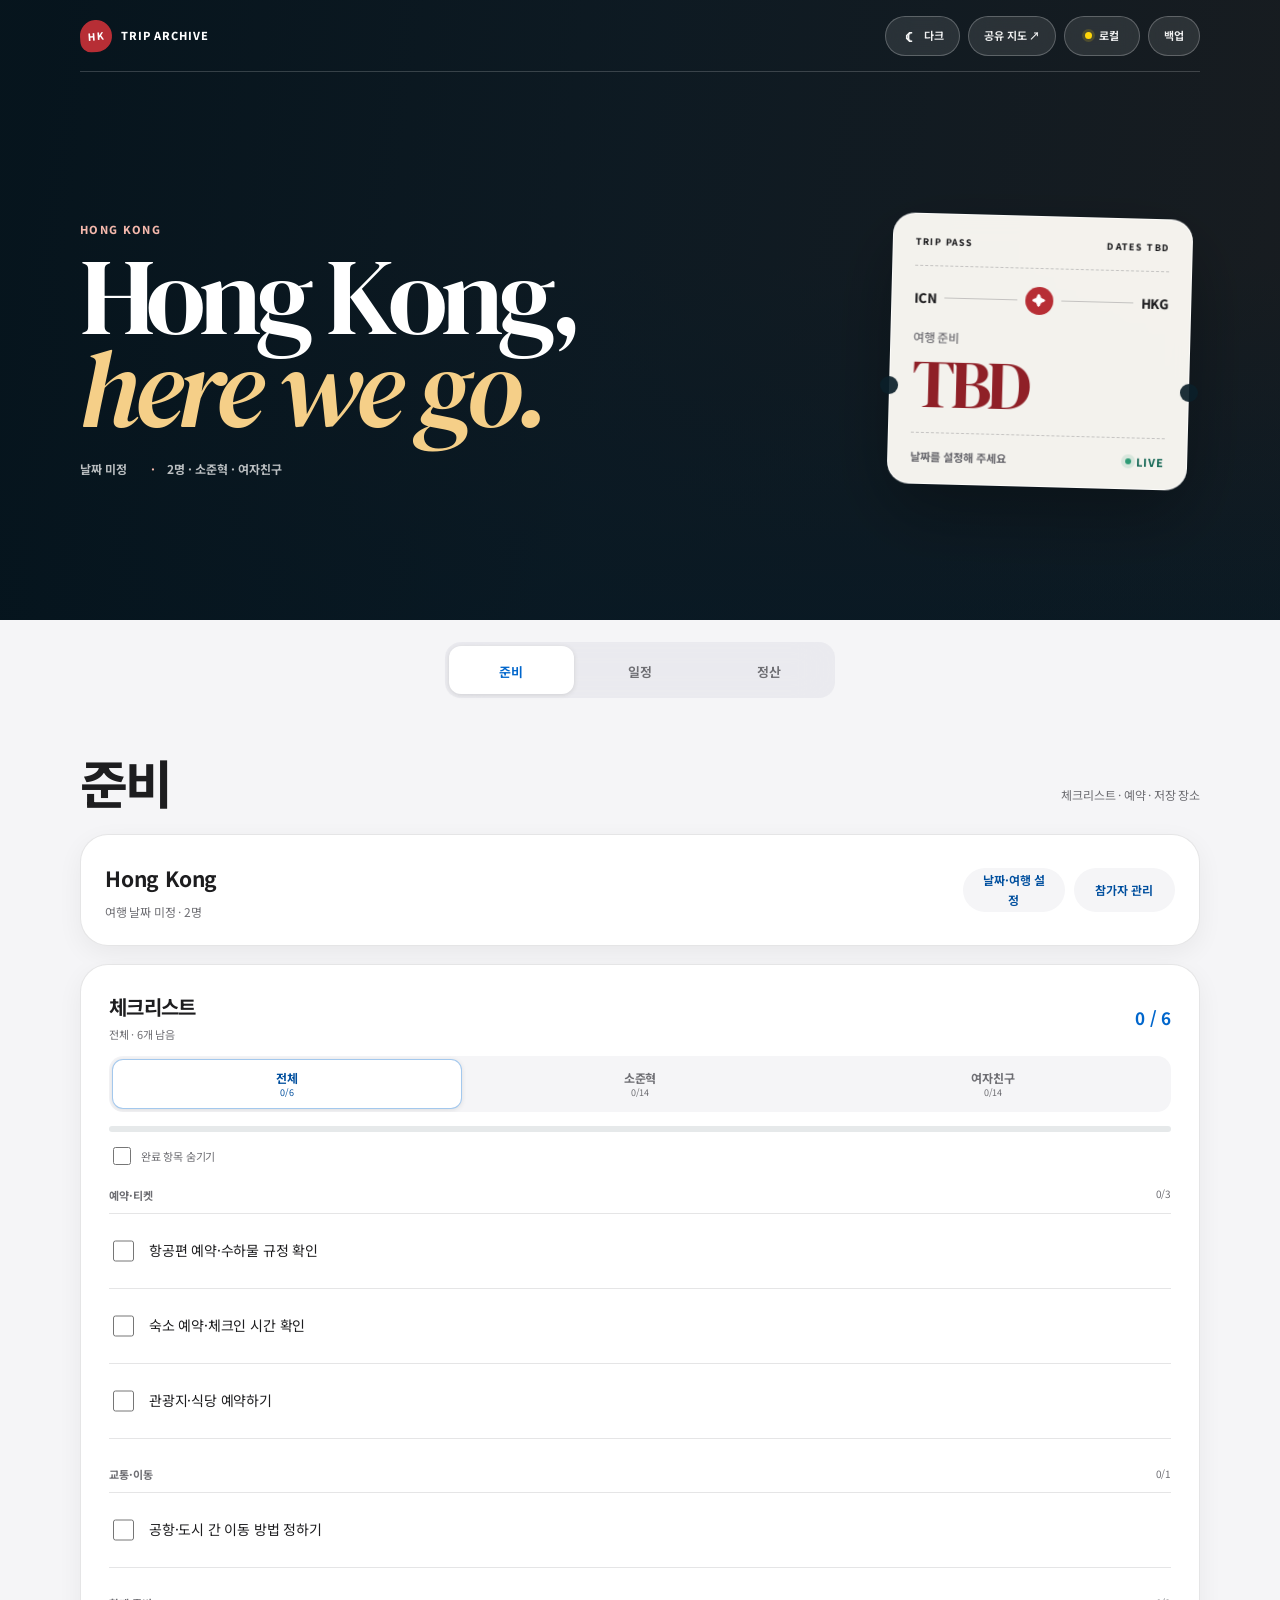
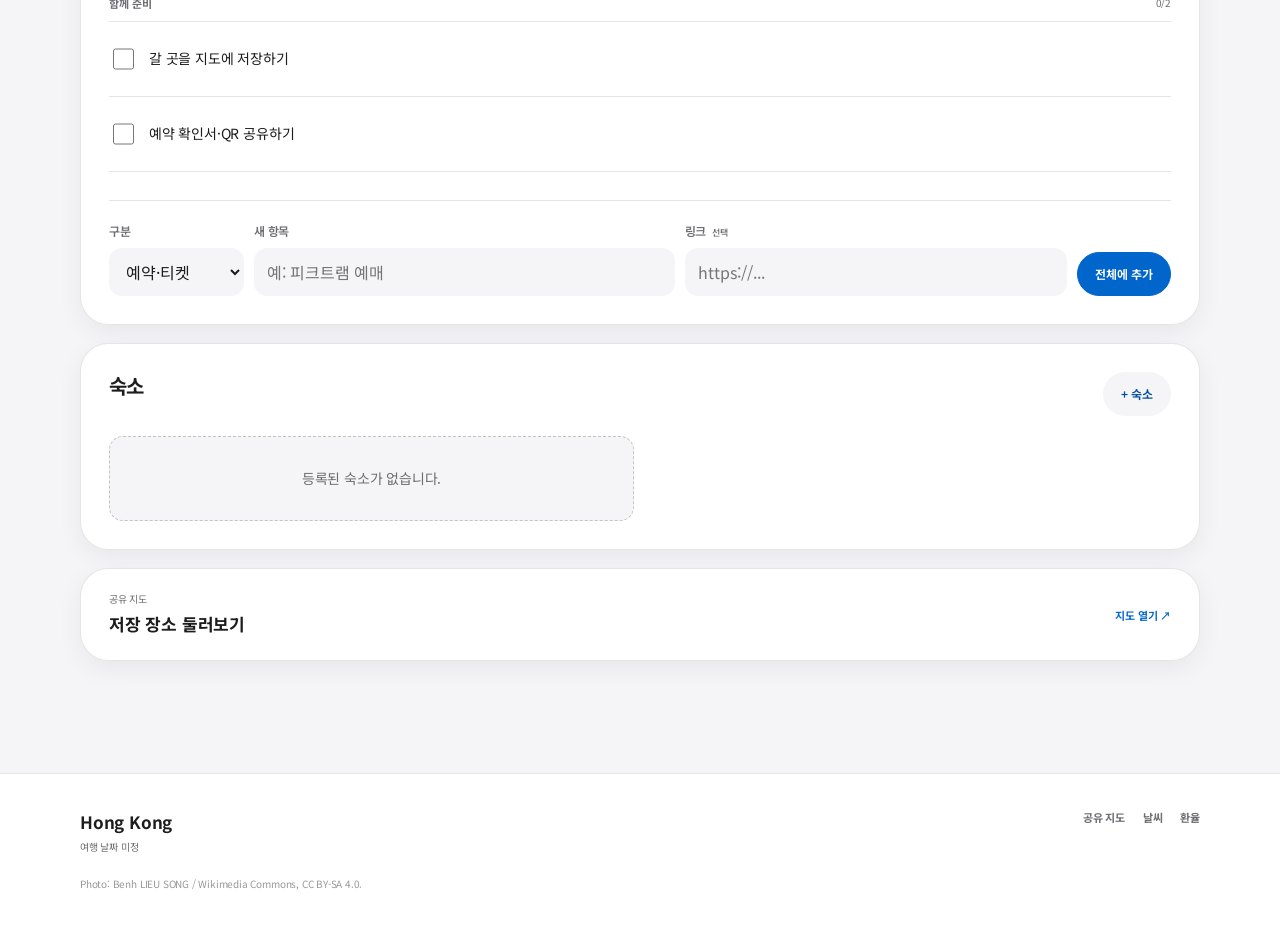
==== commit 40cada6d: "Make travel dates hotels and participants editable Start a fresh two-person trip with editable dates" ====
--- a/index.html
+++ b/index.html
@@ -19,22 +19,22 @@
       document.querySelector('meta[name="theme-color"]').content = isDark ? "#000000" : "#f5f5f7";
     })();
   </script>
-  <meta name="description" content="2026년 8월 홍콩 여행 준비, 일정, 날씨, 지도와 정산을 한 페이지에서 확인하는 여행 페이지">
+  <meta name="description" content="여행 날짜, 숙소, 참가자를 직접 설정하고 준비, 일정, 정산을 함께 관리하는 여행 페이지">
   <meta property="og:type" content="website">
-  <meta property="og:title" content="Hong Kong 2026">
-  <meta property="og:description" content="8월 15–19일 · 준비, 일정, 정산">
+  <meta property="og:title" content="HK Trip">
+  <meta property="og:description" content="여행 준비 · 일정 · 정산">
   <meta property="og:url" content="https://trip-hongkong.github.io/">
   <meta property="og:image" content="https://upload.wikimedia.org/wikipedia/commons/thumb/a/a4/Hong_Kong_Harbour_Night_2019-06-11.jpg/1280px-Hong_Kong_Harbour_Night_2019-06-11.jpg">
   <meta name="twitter:card" content="summary_large_image">
-  <title>Hong Kong 2026</title>
+  <title>HK Trip</title>
   <link rel="preconnect" href="https://fonts.googleapis.com">
   <link rel="preconnect" href="https://fonts.gstatic.com" crossorigin>
   <link href="https://fonts.googleapis.com/css2?family=DM+Serif+Display:ital@0;1&family=Noto+Sans+KR:wght@400;500;600;700;800&display=swap" rel="stylesheet">
   <link rel="stylesheet" href="styles.css?v=20260801-7">
-  <link rel="stylesheet" href="poster.css?v=20260803-34">
+  <link rel="stylesheet" href="poster.css?v=20261011-1">
   <script defer src="https://cdn.jsdelivr.net/npm/@supabase/supabase-js@2.111.0/dist/umd/supabase.min.js"></script>
-  <script defer src="cloud-sync.js?v=20260801-25"></script>
-  <script defer src="app.js?v=20260803-31"></script>
+  <script defer src="cloud-sync.js?v=20261011-1"></script>
+  <script defer src="app.js?v=20261011-1"></script>
 </head>
 <body class="calm-ui" data-page="all">
   <a class="skip-link" href="#main">본문으로 바로가기</a>
@@ -45,13 +45,13 @@
     <div class="hero-noise" aria-hidden="true"></div>
 
     <nav class="topbar shell" aria-label="사이트 도구">
-      <a class="wordmark" href="#top" aria-label="Hong Kong 2026 홈">
+      <a class="wordmark" href="#top" aria-label="여행 홈">
         <span class="wordmark-mark">HK</span>
         <span>TRIP ARCHIVE</span>
       </a>
       <div class="topbar-actions">
         <button class="glass-button theme-toggle" type="button" data-action="toggle-theme" aria-label="다크 모드로 전환"><span class="theme-toggle-icon" aria-hidden="true">◐</span><span class="theme-toggle-label">테마</span></button>
-        <a class="glass-button" href="https://maps.app.goo.gl/c4aqxDU5yhHmMNfu5?g_st=ac" target="_blank" rel="noopener noreferrer">공유 지도 ↗</a>
+        <a class="glass-button" data-shared-map href="https://maps.app.goo.gl/c4aqxDU5yhHmMNfu5?g_st=ac" target="_blank" rel="noopener noreferrer">공유 지도 ↗</a>
         <button class="glass-button cloud-status-button" id="cloudStatusButton" type="button" data-status="connecting" aria-label="공용 저장 상태 확인"><i aria-hidden="true"></i><span id="cloudStatusLabel">연결 중</span></button>
         <button class="glass-button" type="button" data-action="export">백업</button>
       </div>
@@ -59,20 +59,20 @@
 
     <div class="hero-content shell">
       <div class="hero-copy">
-        <p class="eyebrow">HONG KONG · 2026</p>
-        <h1>Hong Kong,<br><em>here we go.</em></h1>
+        <p class="eyebrow" id="heroEyebrow">HONG KONG</p>
+        <h1><span id="heroTripName">Hong Kong,</span><br><em>here we go.</em></h1>
         <div class="hero-meta" aria-label="여행 정보">
-          <span>4박 5일</span>
-          <span>SEOUL ↔ HONG KONG · MACAU</span>
+          <span id="heroDuration">날짜 미정</span>
+          <span id="heroPeople">2명 · 소준혁 · 여자친구</span>
         </div>
       </div>
 
       <aside class="boarding-card" aria-label="여행 카운트다운">
-        <div class="boarding-card-top"><span>TRIP PASS</span><span>HKG · 05 DAYS</span></div>
+        <div class="boarding-card-top"><span>TRIP PASS</span><span id="boardingDuration">DATES TBD</span></div>
         <div class="boarding-route" aria-hidden="true"><span>ICN</span><i></i><b>✦</b><i></i><span>HKG</span></div>
         <span class="countdown-label" id="tripStatusLabel">여행 전</span>
-        <strong class="countdown" id="tripCountdown">D–14</strong>
-        <div class="boarding-card-bottom"><small id="tripStatusDate">2026. 08. 15 출발</small><span class="live-dot">LIVE</span></div>
+        <strong class="countdown" id="tripCountdown">TBD</strong>
+        <div class="boarding-card-bottom"><small id="tripStatusDate">날짜를 설정해 주세요</small><span class="live-dot">LIVE</span></div>
       </aside>
     </div>
 
@@ -102,10 +102,14 @@
         </header>
 
         <div class="before-grid">
+          <article class="card plain-card trip-settings-card">
+            <div><p class="card-label">TRIP SETTINGS</p><h3 id="tripSettingsName">Hong Kong</h3><p id="tripSettingsSummary">여행 날짜 미정 · 2명</p></div>
+            <div class="button-row"><button class="secondary-button" type="button" data-action="open-trip-settings">날짜·여행 설정</button><button class="secondary-button" type="button" data-action="open-participants">참가자 관리</button></div>
+          </article>
           <article class="card plain-card checklist-card checklist-panel">
             <div class="card-heading card-title-row checklist-heading">
-              <div><h3>체크리스트</h3><p id="prepRemaining" aria-live="polite">공통 · 8개 남음</p></div>
-              <strong class="checklist-count" id="prepHeadCount">3 / 11</strong>
+              <div><h3>체크리스트</h3><p id="prepRemaining" aria-live="polite">전체 · 6개 남음</p></div>
+              <strong class="checklist-count" id="prepHeadCount">0 / 6</strong>
             </div>
             <fieldset id="checklistOwnerSwitcher" class="checklist-owner-switcher" aria-describedby="prepRemaining"></fieldset>
             <div class="checklist-progress" role="progressbar" aria-label="여행 준비 진행률" aria-valuemin="0" aria-valuemax="100" aria-valuenow="17"><i id="prepProgressBar"></i></div>
@@ -115,48 +119,17 @@
               <label><span>구분</span><select id="checklistCategory" name="category" aria-label="체크리스트 구분"><option>예약·티켓</option><option>교통·이동</option><option>함께 준비</option></select></label>
               <label class="grow"><span>새 항목</span><input id="checklistText" name="text" type="text" maxlength="80" placeholder="예: 피크트램 예매" autocomplete="off" required></label>
               <label class="checklist-link-field"><span>링크 <small>선택</small></span><input id="checklistUrl" name="url" type="url" inputmode="url" maxlength="600" placeholder="https://..." autocomplete="url"></label>
-              <button class="primary-button" id="checklistSubmit" type="submit">공통에 추가</button>
+              <button class="primary-button" id="checklistSubmit" type="submit">전체에 추가</button>
             </form>
           </article>
 
           <article class="card plain-card reservations-card reservation-panel">
-            <div class="card-heading card-title-row"><div><h3>예약 정보</h3></div><span class="muted-badge">4건 확정</span></div>
-            <div class="booking-grid">
-              <details class="booking-card flight-booking" name="booking">
-                <summary class="booking-summary"><span><small>가는 편 · 8월 15일</small><strong>CX413 · ICN → HKG</strong><em>08:00 — 10:50</em></span></summary>
-                <div class="booking-detail">
-                  <div class="flight-route"><div><small>ICN · T1</small><strong>08:00</strong><span>서울</span></div><i><span>CX413</span>→</i><div><small>HKG · T1</small><strong>10:50</strong><span>홍콩</span></div></div>
-                  <div class="booking-facts is-four"><span><small>비행시간</small><b>3시간 50분</b></span><span><small>좌석</small><b>이코노미</b></span><span><small>운임</small><b>Economy Light</b></span><span><small>수하물</small><b>위탁 1개</b></span></div>
-                </div>
-              </details>
-              <details class="booking-card flight-booking" name="booking">
-                <summary class="booking-summary"><span><small>오는 편 · 8월 19일</small><strong>CX430 · HKG → ICN</strong><em>17:40 — 22:25</em></span></summary>
-                <div class="booking-detail">
-                  <div class="flight-route"><div><small>HKG · T1</small><strong>17:40</strong><span>홍콩</span></div><i><span>CX430</span>→</i><div><small>ICN · T1</small><strong>22:25</strong><span>서울</span></div></div>
-                  <div class="booking-facts is-four"><span><small>비행시간</small><b>3시간 45분</b></span><span><small>좌석</small><b>이코노미</b></span><span><small>운임</small><b>Economy Light</b></span><span><small>수하물</small><b>위탁 1개</b></span></div>
-                </div>
-              </details>
-              <details class="booking-card stay-booking" name="booking">
-                <summary class="booking-summary"><span><small>홍콩 · 8월 15–18일</small><strong>Royal Plaza Hotel</strong><em>3박 · 1실 · 성인 4명</em></span></summary>
-                <div class="booking-detail">
-                  <p>Plaza Deluxe Family · 금연 객실, 트윈베드 요청</p>
-                  <div class="booking-facts is-four"><span><small>체크인</small><b>8월 15일 · 15:00</b></span><span><small>체크아웃</small><b>8월 18일 · 11:00</b></span><span><small>조식</small><b>불포함</b></span><span><small>도착 예정</small><b>12:00–13:00</b></span></div>
-                  <div class="booking-address"><span>193 Prince Edward Road West, Kowloon, Hong Kong</span><div class="inline-actions"><a href="https://www.google.com/maps/dir/?api=1&destination=Royal%20Plaza%20Hotel%2C%20193%20Prince%20Edward%20Road%20West%2C%20Kowloon%2C%20Hong%20Kong" target="_blank" rel="noopener noreferrer">길찾기 ↗</a><button type="button" data-copy="193 Prince Edward Road West, Kowloon, Hong Kong">주소 복사</button></div></div>
-                </div>
-              </details>
-              <details class="booking-card stay-booking" name="booking">
-                <summary class="booking-summary"><span><small>마카오 · 8월 18–19일</small><strong>Broadway Hotel</strong><em>1박 · 2실 · 성인 4명</em></span></summary>
-                <div class="booking-detail">
-                  <p>Broadway King</p>
-                  <div class="booking-facts is-four"><span><small>체크인</small><b>8월 18일 · 15:00</b></span><span><small>체크아웃</small><b>8월 19일 · 11:00</b></span><span><small>조식</small><b>불포함</b></span><span><small>객실</small><b>Broadway King · 2실</b></span></div>
-                  <div class="booking-address"><span>Sul da Marina Taipa-Sul, junto a Rotunda do Dique Oeste, Taipa, Macau</span><div class="inline-actions"><a href="https://www.google.com/maps/dir/?api=1&destination=Broadway%20Hotel%2C%20Macau" target="_blank" rel="noopener noreferrer">길찾기 ↗</a><button type="button" data-copy="Sul da Marina Taipa-Sul, junto a Rotunda do Dique Oeste, Taipa, Macau">주소 복사</button></div></div>
-                </div>
-              </details>
-            </div>
+            <div class="card-heading card-title-row"><div><h3>숙소</h3></div><button class="secondary-button compact" type="button" data-action="open-stay">+ 숙소</button></div>
+            <div id="stayList" class="booking-grid"><p class="empty-state">등록된 숙소가 없습니다.</p></div>
           </article>
 
-          <a class="card plain-card places-card disclosure-panel map-launch-card" href="https://maps.app.goo.gl/c4aqxDU5yhHmMNfu5?g_st=ac" target="_blank" rel="noopener noreferrer" aria-label="공유 지도에서 저장 장소 53곳 둘러보기">
-            <span class="disclosure-summary"><span><small>공유 지도</small><strong>저장 장소 둘러보기</strong></span><b>53곳 · 지도 열기 ↗</b></span>
+          <a class="card plain-card places-card disclosure-panel map-launch-card" data-shared-map href="https://maps.app.goo.gl/c4aqxDU5yhHmMNfu5?g_st=ac" target="_blank" rel="noopener noreferrer" aria-label="저장 장소 지도 열기">
+            <span class="disclosure-summary"><span><small>공유 지도</small><strong>저장 장소 둘러보기</strong></span><b>지도 열기 ↗</b></span>
           </a>
         </div>
       </section>
@@ -164,36 +137,29 @@
       <section class="phase-panel" id="panel-trip" role="tabpanel" aria-labelledby="tab-trip" data-panel="trip" hidden>
         <header class="section-intro compact-intro">
           <div><p class="section-kicker">ITINERARY</p><h2>일정</h2></div>
-          <p>2026. 08. 15—19 · 홍콩 3박 · 마카오 1박</p>
+          <p id="tripDateSummary">여행 날짜 미정</p>
         </header>
 
-        <div class="route-overview" aria-label="여행 동선">
-          <article><time datetime="2026-08-15">15 AUG</time><strong>ICN → HKG</strong><span>CX413 · 08:00—10:50</span></article>
-          <article><time datetime="2026-08-15">15—18 AUG</time><strong>HONG KONG</strong><span>Royal Plaza · 3박</span></article>
-          <article><time datetime="2026-08-18">18—19 AUG</time><strong>MACAU</strong><span>Broadway · 1박</span></article>
-          <article><time datetime="2026-08-19">19 AUG</time><strong>HKG → ICN</strong><span>CX430 · 17:40—22:25</span></article>
-        </div>
-
         <div class="day-switcher-wrap"><div id="daySwitcher" class="day-switcher" role="tablist" aria-label="여행 날짜"></div></div>
 
-        <section class="mobile-next-card" id="mobileNextCard" aria-label="선택한 날의 핵심 일정" aria-live="polite">
-          <div class="mobile-next-time"><small id="mobileNextLabel">NEXT</small><strong id="mobileNextTime">08:00</strong></div>
-          <div class="mobile-next-copy"><h3 id="mobileNextTitle">CX413 인천 출발</h3><p id="mobileNextMeta">인천국제공항 제1터미널</p></div>
-          <a id="mobileNextMap" href="https://www.google.com/maps/search/?api=1&query=Incheon%20International%20Airport%20Terminal%201" target="_blank" rel="noopener noreferrer">지도 ↗</a>
+        <section class="mobile-next-card" id="mobileNextCard" aria-label="선택한 날의 핵심 일정" aria-live="polite" hidden>
+          <div class="mobile-next-time"><small id="mobileNextLabel">NEXT</small><strong id="mobileNextTime"></strong></div>
+          <div class="mobile-next-copy"><h3 id="mobileNextTitle"></h3><p id="mobileNextMeta"></p></div>
+          <a id="mobileNextMap" href="#" target="_blank" rel="noopener noreferrer">지도 ↗</a>
         </section>
 
         <div class="during-grid">
           <section class="during-main main-column">
             <article class="card plain-card itinerary-card itinerary-panel">
               <div class="card-heading card-title-row itinerary-heading">
-                <div><p class="card-label" id="selectedDayEnglish">SATURDAY</p><h3 id="selectedDayTitle">8월 15일 · 토요일</h3></div>
-                <div class="itinerary-actions"><span class="status-pill" id="selectedDayLabel">DAY 1</span><button class="primary-button compact" type="button" data-action="open-itinerary">+ 일정</button></div>
+                <div><p class="card-label" id="selectedDayEnglish">ITINERARY</p><h3 id="selectedDayTitle">여행 날짜 미정</h3></div>
+                <div class="itinerary-actions"><span class="status-pill" id="selectedDayLabel">날짜 미정</span><button class="primary-button compact" type="button" data-action="open-itinerary">+ 일정</button></div>
               </div>
               <div id="timeline" class="timeline" role="tabpanel"></div>
             </article>
 
             <article class="card plain-card weather-card weather-panel" id="weather">
-              <div class="card-heading card-title-row"><div><p class="card-label">LIVE FORECAST</p><h3>날씨</h3></div><button class="icon-button" type="button" data-action="refresh-weather" aria-label="날씨 새로고침">↻</button></div>
+              <div class="card-heading card-title-row"><div><p class="card-label">LIVE FORECAST</p><h3>홍콩 날씨</h3></div><button class="icon-button" type="button" data-action="refresh-weather" aria-label="날씨 새로고침">↻</button></div>
               <div class="current-weather"><span id="currentWeatherIcon" aria-hidden="true"></span><div><span class="current-weather-kicker">오늘 날씨</span><strong id="currentWeatherText">확인 중</strong><small id="currentWeatherDetail">홍콩 현재 날씨</small></div></div>
               <div id="weatherDays" class="weather-days" role="group" aria-label="여행 날짜별 날씨"></div>
               <div class="hourly-weather-heading"><strong id="hourlyWeatherTitle">시간별 예보</strong><span>1시간 단위</span></div>
@@ -204,17 +170,17 @@
 
           <aside class="during-side side-column">
             <article class="card map-card">
-              <div class="map-copy"><p class="card-label">OUR GOOGLE MAP</p><h3>공유 지도</h3><p>홍콩·마카오 숙소와 저장 장소 53곳</p><a class="button dark-button" href="https://maps.app.goo.gl/c4aqxDU5yhHmMNfu5?g_st=ac" target="_blank" rel="noopener noreferrer">Google 지도에서 열기 ↗</a></div>
-            </article>
-
-            <article class="card plain-card hotel-card hotel-panel">
-              <div class="hotel-topline card-title-row"><span id="activeStayLabel">STAY · HONG KONG</span><span id="activeStayStatus">3박</span></div>
-              <h3 id="activeStayName">Royal Plaza Hotel</h3>
-              <p id="activeStayAddress">193 Prince Edward Road West,<br>Kowloon, Hong Kong</p>
-              <div class="hotel-facts is-four"><span><small>STAY</small><b id="activeStayDates">15–18 AUG</b></span><span><small>ROOM</small><b id="activeStayRoom">Family · 1실</b></span><span><small>CHECK-IN</small><b id="activeStayCheckIn">15 AUG · 15:00</b></span><span><small>CHECK-OUT</small><b id="activeStayCheckOut">18 AUG · 11:00</b></span></div>
-              <div class="hotel-actions button-row"><a class="primary-button" id="activeStayMap" href="https://www.google.com/maps/dir/?api=1&destination=Royal%20Plaza%20Hotel%2C%20193%20Prince%20Edward%20Road%20West%2C%20Kowloon%2C%20Hong%20Kong" target="_blank" rel="noopener noreferrer">길찾기 ↗</a><button class="secondary-button" id="activeStayCopy" type="button" data-copy="193 Prince Edward Road West, Kowloon, Hong Kong">주소 복사</button></div>
-            </article>
-
+              <div class="map-copy"><p class="card-label">OUR GOOGLE MAP</p><h3>공유 지도</h3><p>등록한 공유 지도를 열어보세요</p><a class="button dark-button" data-shared-map href="https://maps.app.goo.gl/c4aqxDU5yhHmMNfu5?g_st=ac" target="_blank" rel="noopener noreferrer">Google 지도에서 열기 ↗</a></div>
+            </article>
+
+            <article class="card plain-card hotel-card hotel-panel" id="activeStayCard" hidden>
+              <div class="hotel-topline card-title-row"><span id="activeStayLabel">STAY</span><span id="activeStayStatus"></span></div>
+              <div class="card-title-row"><h3 id="activeStayName"></h3><button class="icon-button" id="activeStayEdit" type="button" data-action="edit-stay" aria-label="숙소 수정">✎</button></div>
+              <p id="activeStayAddress"></p>
+              <div class="hotel-facts is-four"><span><small>STAY</small><b id="activeStayDates"></b></span><span><small>ROOM</small><b id="activeStayRoom"></b></span><span><small>CHECK-IN</small><b id="activeStayCheckIn"></b></span><span><small>CHECK-OUT</small><b id="activeStayCheckOut"></b></span></div>
+              <div class="hotel-actions button-row"><a class="primary-button" id="activeStayMap" href="#" target="_blank" rel="noopener noreferrer">길찾기 ↗</a><button class="secondary-button" id="activeStayCopy" type="button" data-copy="">주소 복사</button></div>
+            </article>
+            <article class="card plain-card" id="emptyStayCard"><div class="card-heading card-title-row"><h3>숙소</h3><button class="secondary-button compact" type="button" data-action="open-stay">+ 숙소</button></div><p class="empty-state">숙소를 등록하면 선택한 날짜에 표시됩니다.</p></article>
           </aside>
         </div>
       </section>
@@ -256,13 +222,13 @@
             </article>
 
             <article class="card plain-card people-panel">
-              <div class="card-heading card-title-row participant-card-heading"><h3>참가자</h3><div class="participant-heading-actions"><span class="muted-badge" id="peopleCount">4명</span><button class="participant-edit-button" id="participantEditButton" type="button" data-action="open-participants" aria-haspopup="dialog">수정</button></div></div>
+              <div class="card-heading card-title-row participant-card-heading"><h3>참가자</h3><div class="participant-heading-actions"><span class="muted-badge" id="peopleCount">2명</span><button class="participant-edit-button" id="participantEditButton" type="button" data-action="open-participants" aria-haspopup="dialog">수정</button></div></div>
               <div id="peopleList" class="people-list" role="list"></div>
               <form id="personForm" class="person-form"><label class="visually-hidden" for="personName">참가자 이름</label><input id="personName" name="name" type="text" maxlength="30" placeholder="이름 추가" autocomplete="off" required><button class="secondary-button" type="submit">추가</button></form>
             </article>
 
             <article class="card plain-card data-panel archive-card">
-              <div class="archive-stamp" aria-hidden="true">HK<br><span>2026</span></div>
+              <div class="archive-stamp" aria-hidden="true">HK<br><span>TRIP</span></div>
               <div><p class="card-label">SHARED DATA</p><h3>공용 저장</h3><p id="cloudDataCopy">여행방을 연결하면 참가자 모두가 같은 내용을 볼 수 있습니다.</p><p class="cloud-data-status"><i aria-hidden="true"></i><span id="cloudStatusDetail">공용 여행방을 확인하는 중</span></p>
                 <div class="data-actions"><button class="secondary-button" type="button" data-action="export">전체 백업</button><label class="secondary-button" for="importFile">백업 불러오기</label><input class="visually-hidden" id="importFile" type="file" accept="application/json,.json"><button class="danger-button" type="button" data-action="reset-settlement">정산 초기화</button></div>
               </div>
@@ -273,11 +239,44 @@
     </div>
   </main>
 
+  <dialog class="modal" id="tripSettingsDialog">
+    <form id="tripSettingsForm" class="modal-form">
+      <div class="modal-head"><div><span>TRIP SETTINGS</span><h2>여행 설정</h2></div><button class="modal-close" type="button" data-action="close-trip-settings" aria-label="닫기">×</button></div>
+      <div class="form-grid two-cols">
+        <label class="span-2"><span>여행 이름</span><input name="name" type="text" maxlength="60" required placeholder="예: Hong Kong"></label>
+        <label><span>출발일</span><input name="startDate" type="date"></label>
+        <label><span>마지막 날</span><input name="endDate" type="date"></label>
+        <label class="span-2"><span>공유 지도 링크 <small>선택</small></span><input name="mapUrl" type="url" maxlength="600" placeholder="Google 지도 등의 링크"></label>
+      </div>
+      <p class="source-note">날짜를 비워두면 미정으로 표시됩니다. 날짜를 바꿔도 기존 일정의 날짜는 이동하지 않습니다.</p>
+      <div class="modal-actions"><button class="secondary-button" type="button" data-action="close-trip-settings">취소</button><button class="primary-button" type="submit">저장</button></div>
+    </form>
+  </dialog>
+
+  <dialog class="modal" id="stayDialog">
+    <form id="stayForm" class="modal-form">
+      <div class="modal-head"><div><span>STAY</span><h2 id="stayDialogTitle">숙소 추가</h2></div><button class="modal-close" type="button" data-action="close-stay" aria-label="닫기">×</button></div>
+      <div class="form-grid two-cols">
+        <label class="span-2"><span>숙소 이름</span><input name="name" type="text" maxlength="80" required></label>
+        <label class="span-2"><span>주소 <small>선택</small></span><input name="address" type="text" maxlength="200"></label>
+        <label><span>체크인 날짜</span><input name="checkInDate" type="date"></label>
+        <label><span>체크아웃 날짜</span><input name="checkOutDate" type="date"></label>
+        <label><span>체크인 시간</span><input name="checkInTime" type="time"></label>
+        <label><span>체크아웃 시간</span><input name="checkOutTime" type="time"></label>
+        <label><span>객실 타입</span><input name="room" type="text" maxlength="60" placeholder="선택"></label>
+        <label><span>객실 수</span><input name="rooms" type="number" min="1" max="50" value="1" required></label>
+        <label class="span-2"><span>조식</span><select name="breakfast"><option value="">미입력</option><option value="included">포함</option><option value="excluded">불포함</option></select></label>
+        <label class="span-2"><span>메모 <small>선택</small></span><textarea name="note" rows="2" maxlength="160"></textarea></label>
+      </div>
+      <div class="modal-actions"><button class="secondary-button" type="button" data-action="close-stay">취소</button><button class="primary-button" type="submit">저장</button></div>
+    </form>
+  </dialog>
+
   <dialog class="modal" id="itineraryDialog">
     <form id="itineraryForm" class="modal-form">
-      <div class="modal-head"><div><span id="itineraryDialogMode">일정 추가</span><h2 id="itineraryDialogDate">8월 15일</h2></div><button class="modal-close" type="button" data-action="close-itinerary" aria-label="닫기">×</button></div>
+      <div class="modal-head"><div><span id="itineraryDialogMode">일정 추가</span><h2 id="itineraryDialogDate">날짜 선택</h2></div><button class="modal-close" type="button" data-action="close-itinerary" aria-label="닫기">×</button></div>
       <div class="form-grid two-cols">
-        <label><span>날짜</span><select id="itineraryDate" name="date"><option value="2026-08-15">8월 15일 · 토</option><option value="2026-08-16">8월 16일 · 일</option><option value="2026-08-17">8월 17일 · 월</option><option value="2026-08-18">8월 18일 · 화</option><option value="2026-08-19">8월 19일 · 수</option></select></label>
+        <label><span>날짜</span><input id="itineraryDate" name="date" type="date" required></label>
         <label><span>시간</span><input name="time" type="time"></label>
         <label class="span-2"><span>일정</span><input id="itineraryTitle" name="title" type="text" maxlength="80" placeholder="예: 숙소 체크인" required></label>
         <label class="span-2"><span>장소</span><input id="itineraryPlace" name="place" type="text" maxlength="100" placeholder="지도 검색에 사용됩니다"></label>
@@ -289,9 +288,10 @@
 
   <dialog class="modal participant-modal" id="participantDialog">
     <form id="participantEditForm" class="modal-form">
-      <div class="modal-head"><div><span>정산 설정</span><h2>참가자 수정</h2></div><button class="modal-close" type="button" data-action="close-participants" aria-label="닫기">×</button></div>
-      <p class="participant-edit-copy">이름과 새 지출에 포함할 사람을 바꿀 수 있습니다. 이전 지출과 송금 내역은 그대로 유지됩니다.</p>
+      <div class="modal-head"><div><span>여행 설정</span><h2>참가자 관리</h2></div><button class="modal-close" type="button" data-action="close-participants" aria-label="닫기">×</button></div>
+      <p class="participant-edit-copy">이름과 참가 여부를 바꿀 수 있습니다. 개인 체크리스트도 함께 연결됩니다. 이전 지출은 유지됩니다.</p>
       <div class="participant-edit-list" id="participantEditList"></div>
+      <label class="participant-new-field"><span>새 참가자 <small>선택</small></span><input name="newName" type="text" maxlength="30" placeholder="추가할 이름" autocomplete="off"></label>
       <div class="modal-actions"><button class="secondary-button" type="button" data-action="close-participants">취소</button><button class="primary-button" type="submit">변경 저장</button></div>
     </form>
   </dialog>
@@ -300,7 +300,7 @@
     <form id="expenseForm" class="modal-form">
       <div class="modal-head"><div><span>새 지출</span><h2>누가 얼마를 냈나요?</h2></div><button class="modal-close" type="button" data-action="close-expense" aria-label="닫기">×</button></div>
       <div class="form-grid two-cols">
-        <label><span>날짜</span><input id="expenseDate" name="date" type="date" min="2026-08-15" max="2026-08-19" value="2026-08-15" required></label>
+        <label><span>날짜</span><input id="expenseDate" name="date" type="date" required></label>
         <label><span>구분</span><select name="category"><option value="식비">식비</option><option value="교통">교통</option><option value="숙소">숙소</option><option value="관광">관광</option><option value="쇼핑">쇼핑</option><option value="기타">기타</option></select></label>
         <label class="span-2"><span>항목</span><input id="expenseDescription" name="description" type="text" maxlength="80" placeholder="예: 딤섬 점심" required></label>
         <label><span>금액</span><input name="amount" type="number" inputmode="decimal" min="0.01" max="100000000" step="0.01" placeholder="0" required></label>
@@ -320,7 +320,7 @@
     <div class="cloud-join-card">
       <button class="cloud-join-close" id="cloudJoinClose" type="button" aria-label="나중에 연결">×</button>
       <span class="cloud-join-icon" aria-hidden="true">HK</span>
-      <p class="card-label">HONG KONG 2026</p>
+      <p class="card-label">SHARED TRIP</p>
       <h2 id="cloudJoinTitle">공용 여행에 연결</h2>
       <p id="cloudJoinMessage">초대 코드로 연결하면 참가자 모두가 같은 체크리스트, 일정과 정산을 봅니다.</p>
       <form id="cloudJoinForm" class="cloud-join-form">
@@ -340,8 +340,8 @@
 
   <footer class="footer">
     <div class="shell footer-inner">
-      <div><strong>Hong Kong 2026</strong><p>2026. 08. 15—19 · 4박 5일</p></div>
-      <div class="footer-links"><a href="https://maps.app.goo.gl/c4aqxDU5yhHmMNfu5?g_st=ac" target="_blank" rel="noopener noreferrer">공유 지도</a><a href="https://open-meteo.com/" target="_blank" rel="noopener noreferrer">날씨</a><a href="https://frankfurter.dev/" target="_blank" rel="noopener noreferrer">환율</a></div>
+      <div><strong id="footerTripName">Hong Kong</strong><p id="footerTripDates">여행 날짜 미정</p></div>
+      <div class="footer-links"><a data-shared-map href="https://maps.app.goo.gl/c4aqxDU5yhHmMNfu5?g_st=ac" target="_blank" rel="noopener noreferrer">공유 지도</a><a href="https://open-meteo.com/" target="_blank" rel="noopener noreferrer">날씨</a><a href="https://frankfurter.dev/" target="_blank" rel="noopener noreferrer">환율</a></div>
       <p class="photo-credit">Photo: <a href="https://commons.wikimedia.org/wiki/File:Hong_Kong_Harbour_Night_2019-06-11.jpg" target="_blank" rel="noopener noreferrer">Benh LIEU SONG / Wikimedia Commons</a>, CC BY-SA 4.0.</p>
     </div>
   </footer>
--- a/poster.css
+++ b/poster.css
@@ -2910,26 +2910,53 @@
 
 /* Timeline editing stays visible without competing with the destructive action. */
 .calm-ui .timeline-edit-button {
-  min-width: 48px;
-  min-height: 32px;
-  padding: 0 11px;
+  width: 40px;
+  height: 40px;
+  padding: 0;
   color: var(--accent-strong);
   background: var(--accent-soft);
   border: 0;
   border-radius: 999px;
-  font-size: 10px;
-  font-weight: 750;
+  font-family: Arial, sans-serif;
+  font-size: 20px;
+  font-weight: 500;
   line-height: 1;
   touch-action: manipulation;
 }
 .calm-ui .timeline-edit-button:hover { background: var(--accent-line); }
+.calm-ui .timeline-item { grid-template-columns: 54px 12px minmax(0, 1fr) auto; }
+.calm-ui .timeline-row-actions {
+  display: flex;
+  align-self: start;
+  justify-self: end;
+  gap: 2px;
+  opacity: 0;
+  transition: opacity var(--ease);
+}
+.calm-ui .timeline-item:hover .timeline-row-actions,
+.calm-ui .timeline-row-actions:focus-within { opacity: 1; }
+.calm-ui .timeline-row-actions .delete-button {
+  position: static;
+  width: 40px;
+  height: 40px;
+  opacity: 1;
+}
 html[data-theme="dark"] .calm-ui .timeline-edit-button {
   color: var(--accent-strong);
   background: var(--accent-soft);
 }
 
 @media (max-width: 760px), (hover: none) {
-  .calm-ui .timeline-edit-button { min-height: 44px; }
+  .calm-ui .timeline-row-actions {
+    position: absolute;
+    top: 8px;
+    right: 0;
+    gap: 0;
+    opacity: 1;
+  }
+  .calm-ui .timeline-edit-button,
+  .calm-ui .timeline-row-actions .delete-button { width: 44px; height: 44px; }
+  .calm-ui .timeline-title-row { padding-right: 88px; }
 }
 
 /* Settlement participants: one compact entry point and a mobile-friendly editor. */
@@ -3065,3 +3092,59 @@
     overflow-wrap: anywhere;
   }
 }
+
+/* Editable trip settings keep the same compact, mobile-first card rhythm. */
+.calm-ui .trip-settings-card {
+  display: flex;
+  align-items: center;
+  justify-content: space-between;
+  gap: 20px;
+  grid-column: 1 / -1;
+  padding: 24px;
+}
+.calm-ui .trip-settings-card h3 { margin: 2px 0 6px; font-size: 21px; }
+.calm-ui .trip-settings-card p:not(.card-label) { margin: 0; color: var(--muted); font-size: 12px; }
+.calm-ui .trip-settings-card .button-row { flex-wrap: wrap; }
+.calm-ui .checklist-owner-switcher {
+  grid-template-columns: none;
+  grid-auto-flow: column;
+  grid-auto-columns: minmax(92px, 1fr);
+  overflow-x: auto;
+  max-width: 100%;
+  scrollbar-width: thin;
+}
+.calm-ui .checklist-owner-face { padding-inline: 10px; }
+.calm-ui .day-switcher {
+  display: grid;
+  grid-template-columns: none;
+  grid-auto-flow: column;
+  grid-auto-columns: minmax(78px, 1fr);
+  overflow-x: auto;
+  max-width: 100%;
+  scrollbar-width: thin;
+}
+.calm-ui .day-tab strong { font-size: 18px; white-space: nowrap; }
+.calm-ui .day-switcher > .empty-state { min-width: 260px; margin: 0; padding: 14px; }
+.calm-ui .participant-new-field { display: grid; gap: 8px; margin-top: 20px; }
+.calm-ui .participant-new-field > span { font-size: 12px; font-weight: 600; }
+.calm-ui .participant-new-field small { color: var(--muted); font-weight: 400; }
+.calm-ui .stay-edit-actions { flex-wrap: wrap; margin-top: 18px; gap: 8px; }
+.calm-ui .hero-meta { flex-wrap: wrap; }
+.calm-ui .hero-meta > span { min-width: 0; overflow-wrap: anywhere; }
+.calm-ui #heroTripName { overflow-wrap: anywhere; }
+.calm-ui #activeStayName { min-width: 0; overflow-wrap: anywhere; }
+.calm-ui .hotel-card .card-title-row { gap: 12px; }
+.calm-ui .modal .form-grid input[type="date"],
+.calm-ui .modal .form-grid input[type="time"] { min-width: 0; max-width: 100%; }
+.calm-ui [hidden] { display: none !important; }
+@media (max-width: 760px) {
+  .calm-ui .trip-settings-card { align-items: stretch; flex-direction: column; gap: 16px; padding: 20px; }
+  .calm-ui .trip-settings-card .button-row { display: grid; grid-template-columns: 1fr 1fr; gap: 8px; }
+  .calm-ui .trip-settings-card .button-row button { min-width: 0; min-height: 44px; padding-inline: 8px; font-size: 12px; }
+  .calm-ui .checklist-owner-switcher { grid-auto-columns: minmax(90px, 1fr); }
+  .calm-ui .day-switcher { grid-auto-columns: minmax(70px, 1fr); }
+  .calm-ui .modal .form-grid input,
+  .calm-ui .modal .form-grid select,
+  .calm-ui .modal .form-grid textarea,
+  .calm-ui .participant-new-field input { font-size: 16px; }
+}
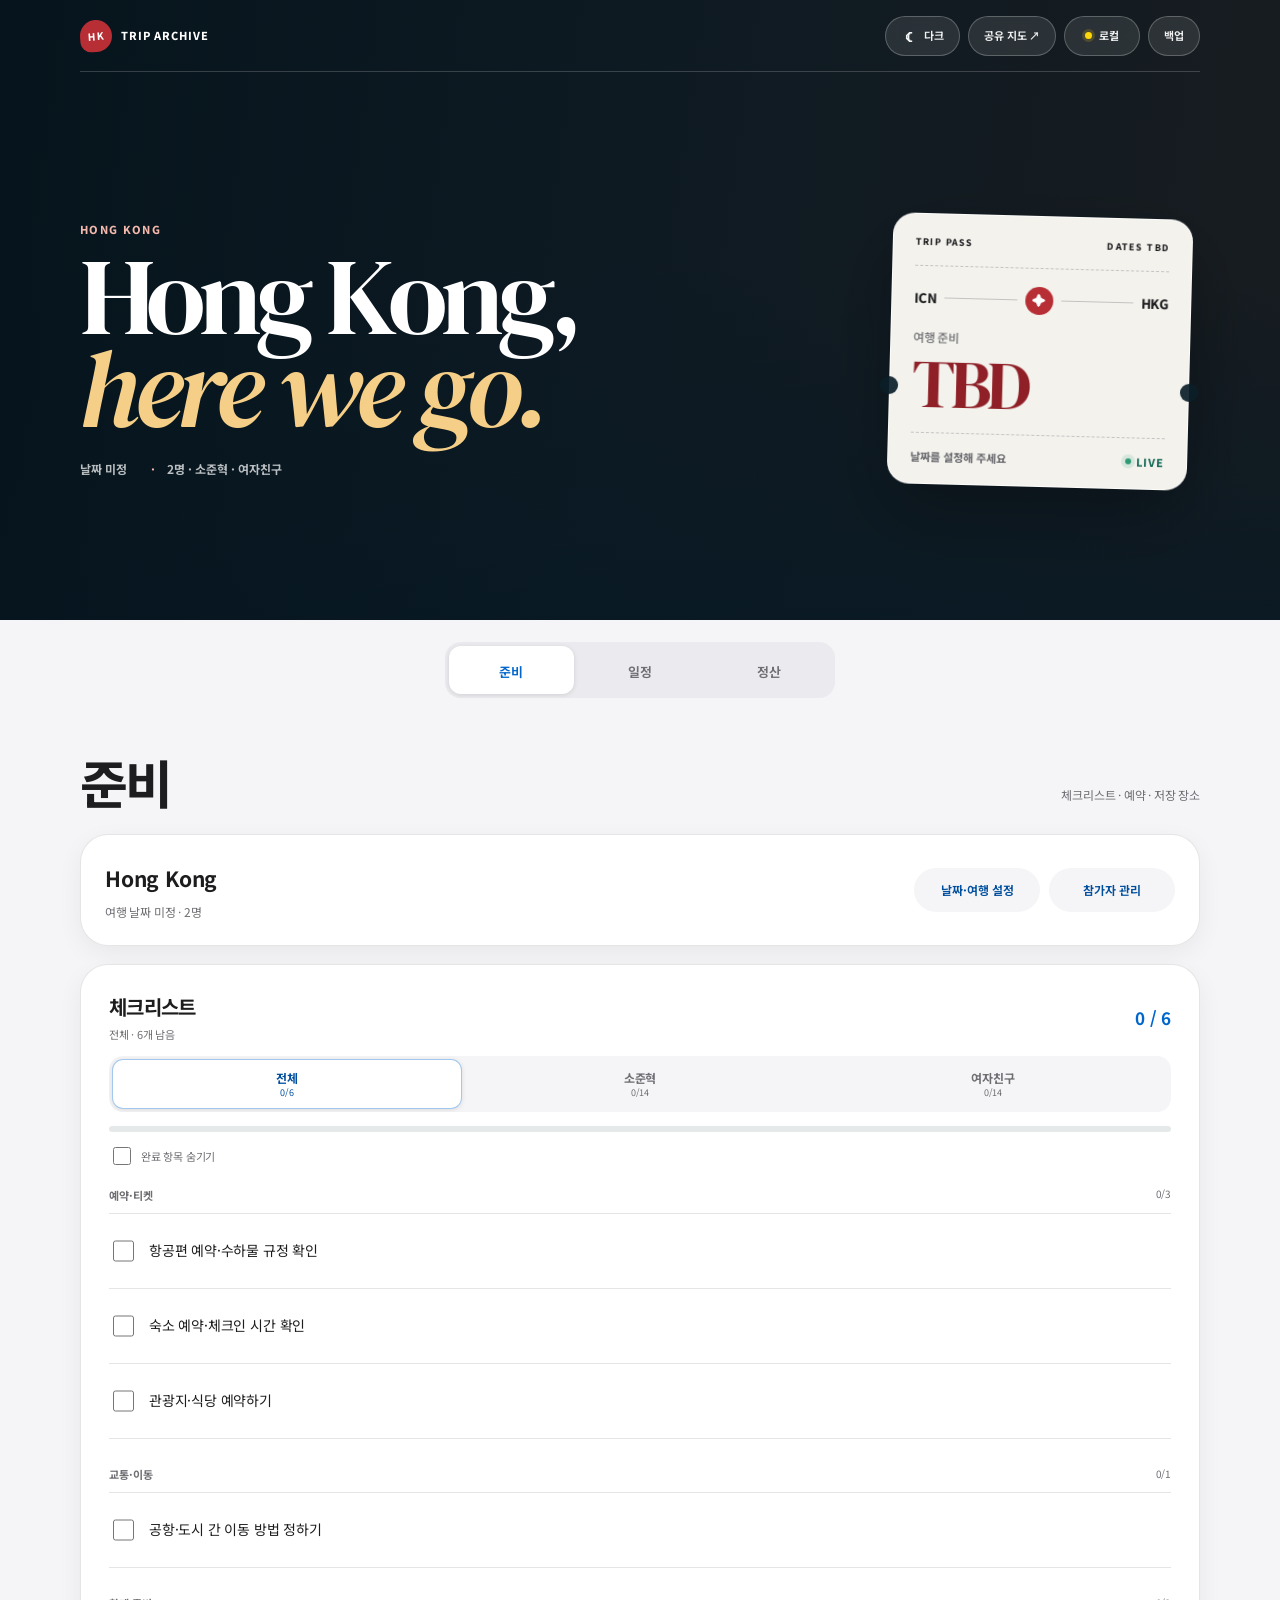
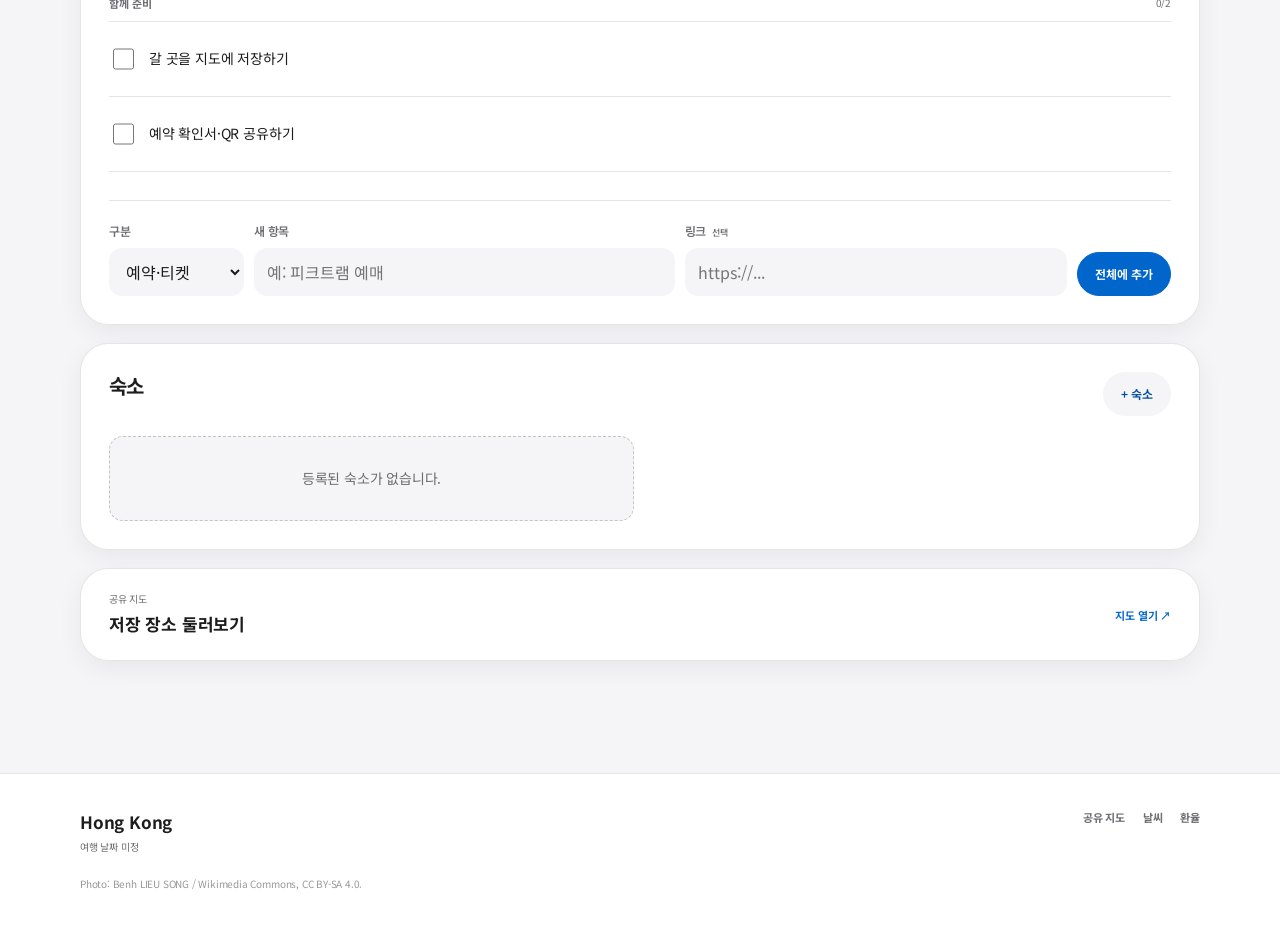
==== commit 9ce4abc5: "Polish settings controls and local save status" ====
--- a/index.html
+++ b/index.html
@@ -31,9 +31,9 @@
   <link rel="preconnect" href="https://fonts.gstatic.com" crossorigin>
   <link href="https://fonts.googleapis.com/css2?family=DM+Serif+Display:ital@0;1&family=Noto+Sans+KR:wght@400;500;600;700;800&display=swap" rel="stylesheet">
   <link rel="stylesheet" href="styles.css?v=20260801-7">
-  <link rel="stylesheet" href="poster.css?v=20261011-1">
+  <link rel="stylesheet" href="poster.css?v=20261011-2">
   <script defer src="https://cdn.jsdelivr.net/npm/@supabase/supabase-js@2.111.0/dist/umd/supabase.min.js"></script>
-  <script defer src="cloud-sync.js?v=20261011-1"></script>
+  <script defer src="cloud-sync.js?v=20261011-2"></script>
   <script defer src="app.js?v=20261011-1"></script>
 </head>
 <body class="calm-ui" data-page="all">
--- a/poster.css
+++ b/poster.css
@@ -3104,7 +3104,8 @@
 }
 .calm-ui .trip-settings-card h3 { margin: 2px 0 6px; font-size: 21px; }
 .calm-ui .trip-settings-card p:not(.card-label) { margin: 0; color: var(--muted); font-size: 12px; }
-.calm-ui .trip-settings-card .button-row { flex-wrap: wrap; }
+.calm-ui .trip-settings-card .button-row { display: flex; width: auto; flex-shrink: 0; flex-wrap: wrap; }
+.calm-ui .trip-settings-card .button-row button { min-width: 126px; white-space: nowrap; }
 .calm-ui .checklist-owner-switcher {
   grid-template-columns: none;
   grid-auto-flow: column;
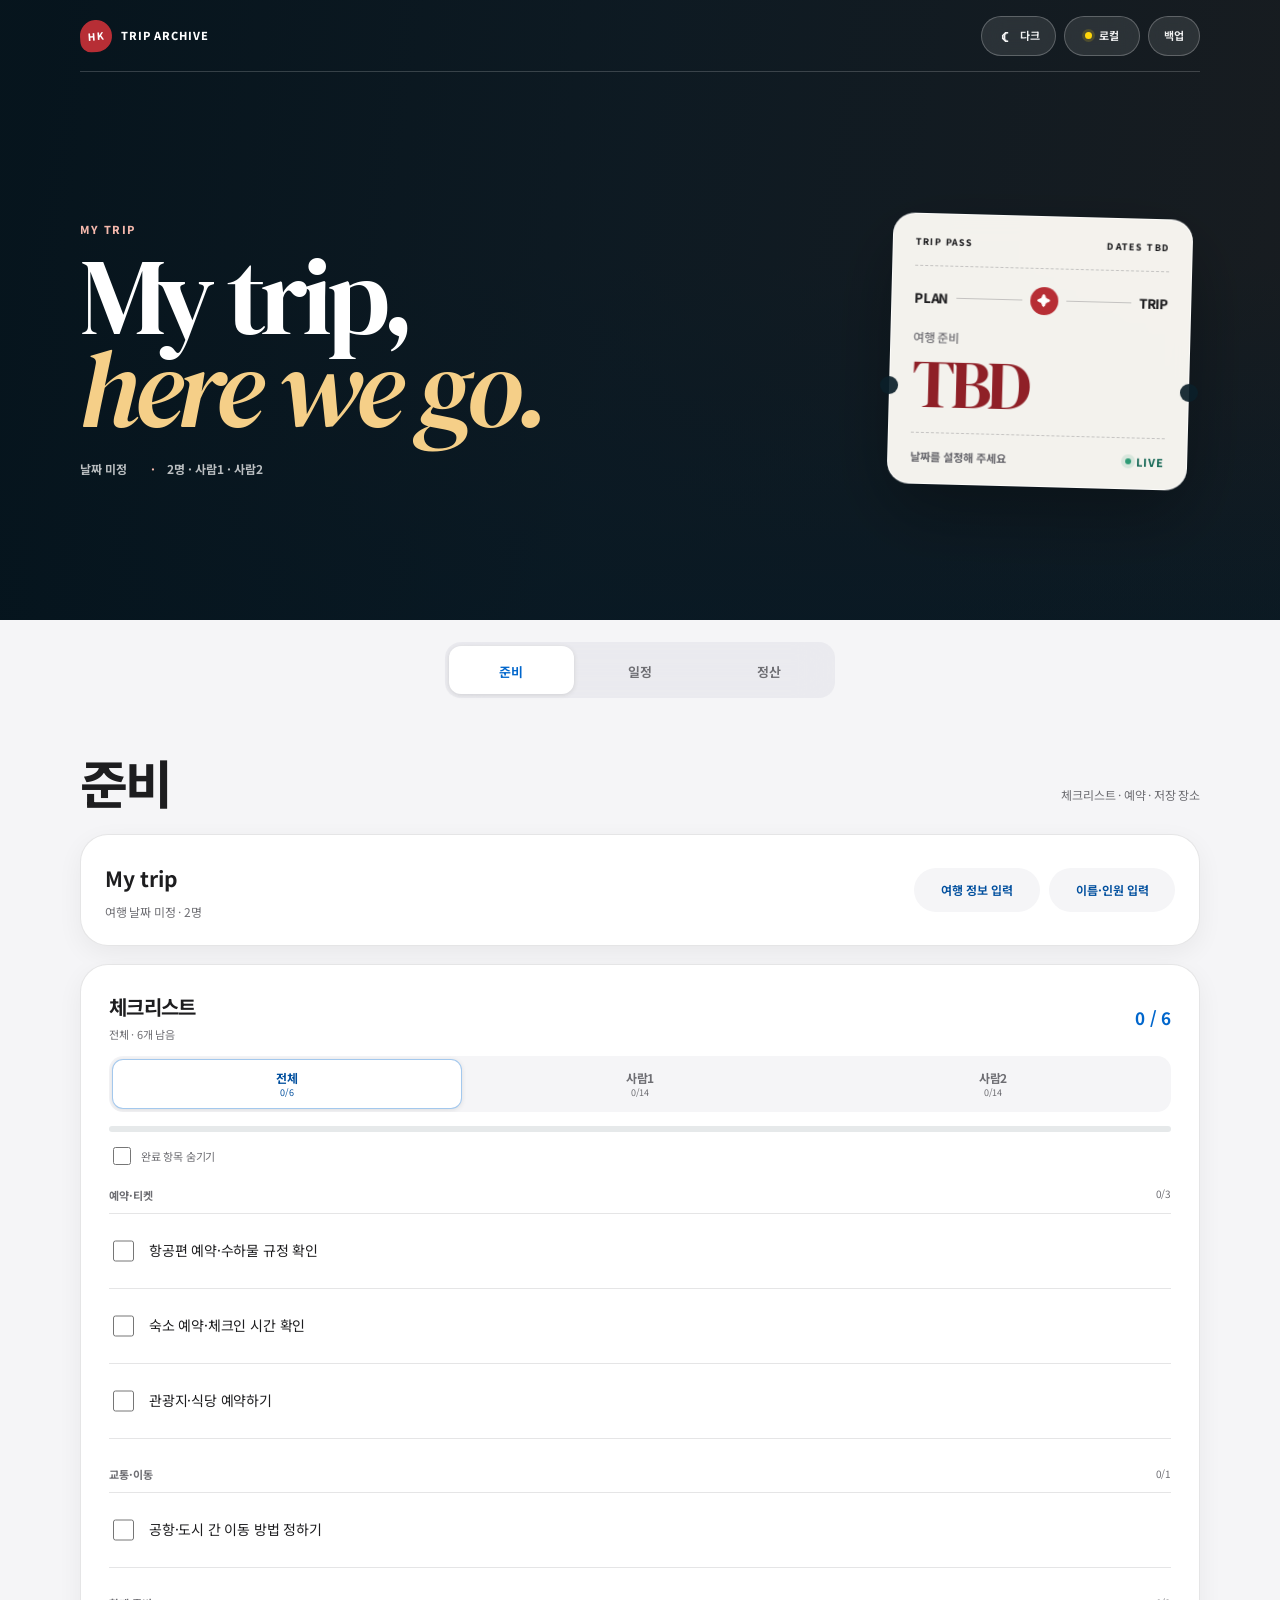
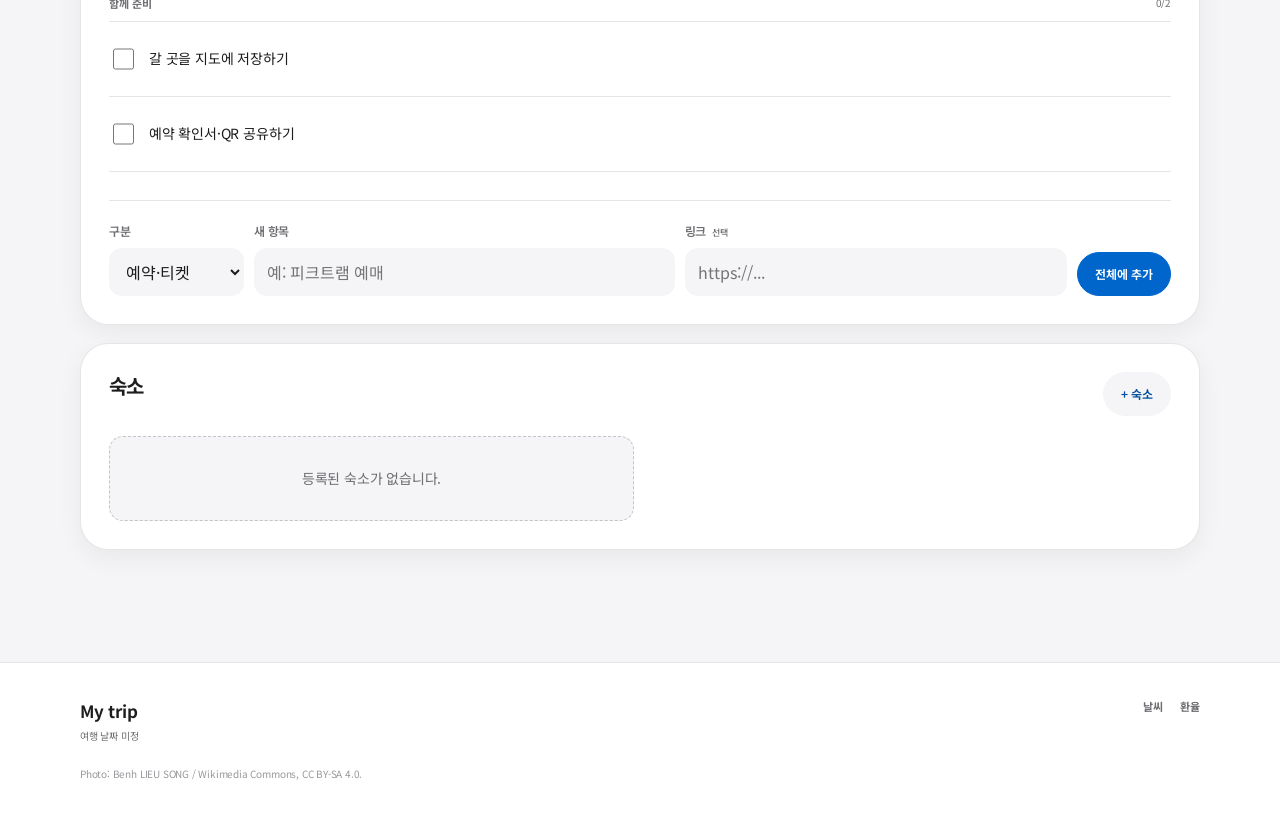
==== commit 1ba7b10f: "Reset trip with generic editable participants and a fresh shared room" ====
--- a/index.html
+++ b/index.html
@@ -5,6 +5,7 @@
   <meta name="viewport" content="width=device-width, initial-scale=1, viewport-fit=cover">
   <meta name="theme-color" content="#f5f5f7">
   <meta name="trip-supabase-url" content="https://ofnhnlqqqvbywiwgpelq.supabase.co">
+  <meta name="trip-shared-room" content="71f92c77-5d78-4201-bf43-e3e1d5264f73">
   <meta name="trip-supabase-key" content="sb_publishable_ZIFMvGM2xXmZjEP3ms2FIw_8CeJhrma">
   <script>
     (() => {
@@ -31,10 +32,10 @@
   <link rel="preconnect" href="https://fonts.gstatic.com" crossorigin>
   <link href="https://fonts.googleapis.com/css2?family=DM+Serif+Display:ital@0;1&family=Noto+Sans+KR:wght@400;500;600;700;800&display=swap" rel="stylesheet">
   <link rel="stylesheet" href="styles.css?v=20260801-7">
-  <link rel="stylesheet" href="poster.css?v=20261011-2">
+  <link rel="stylesheet" href="poster.css?v=20261011-5">
   <script defer src="https://cdn.jsdelivr.net/npm/@supabase/supabase-js@2.111.0/dist/umd/supabase.min.js"></script>
-  <script defer src="cloud-sync.js?v=20261011-2"></script>
-  <script defer src="app.js?v=20261011-1"></script>
+  <script defer src="cloud-sync.js?v=20261011-6"></script>
+  <script defer src="app.js?v=20261011-6"></script>
 </head>
 <body class="calm-ui" data-page="all">
   <a class="skip-link" href="#main">본문으로 바로가기</a>
@@ -51,7 +52,7 @@
       </a>
       <div class="topbar-actions">
         <button class="glass-button theme-toggle" type="button" data-action="toggle-theme" aria-label="다크 모드로 전환"><span class="theme-toggle-icon" aria-hidden="true">◐</span><span class="theme-toggle-label">테마</span></button>
-        <a class="glass-button" data-shared-map href="https://maps.app.goo.gl/c4aqxDU5yhHmMNfu5?g_st=ac" target="_blank" rel="noopener noreferrer">공유 지도 ↗</a>
+        <a class="glass-button" data-shared-map href="#" hidden target="_blank" rel="noopener noreferrer">공유 지도 ↗</a>
         <button class="glass-button cloud-status-button" id="cloudStatusButton" type="button" data-status="connecting" aria-label="공용 저장 상태 확인"><i aria-hidden="true"></i><span id="cloudStatusLabel">연결 중</span></button>
         <button class="glass-button" type="button" data-action="export">백업</button>
       </div>
@@ -59,17 +60,17 @@
 
     <div class="hero-content shell">
       <div class="hero-copy">
-        <p class="eyebrow" id="heroEyebrow">HONG KONG</p>
-        <h1><span id="heroTripName">Hong Kong,</span><br><em>here we go.</em></h1>
+        <p class="eyebrow" id="heroEyebrow">MY TRIP</p>
+        <h1><span id="heroTripName">My trip,</span><br><em>here we go.</em></h1>
         <div class="hero-meta" aria-label="여행 정보">
           <span id="heroDuration">날짜 미정</span>
-          <span id="heroPeople">2명 · 소준혁 · 여자친구</span>
+          <span id="heroPeople">2명 · 사람1 · 사람2</span>
         </div>
       </div>
 
       <aside class="boarding-card" aria-label="여행 카운트다운">
         <div class="boarding-card-top"><span>TRIP PASS</span><span id="boardingDuration">DATES TBD</span></div>
-        <div class="boarding-route" aria-hidden="true"><span>ICN</span><i></i><b>✦</b><i></i><span>HKG</span></div>
+        <div class="boarding-route" aria-hidden="true"><span>PLAN</span><i></i><b>✦</b><i></i><span>TRIP</span></div>
         <span class="countdown-label" id="tripStatusLabel">여행 전</span>
         <strong class="countdown" id="tripCountdown">TBD</strong>
         <div class="boarding-card-bottom"><small id="tripStatusDate">날짜를 설정해 주세요</small><span class="live-dot">LIVE</span></div>
@@ -103,8 +104,8 @@
 
         <div class="before-grid">
           <article class="card plain-card trip-settings-card">
-            <div><p class="card-label">TRIP SETTINGS</p><h3 id="tripSettingsName">Hong Kong</h3><p id="tripSettingsSummary">여행 날짜 미정 · 2명</p></div>
-            <div class="button-row"><button class="secondary-button" type="button" data-action="open-trip-settings">날짜·여행 설정</button><button class="secondary-button" type="button" data-action="open-participants">참가자 관리</button></div>
+            <div><p class="card-label">TRIP SETTINGS</p><h3 id="tripSettingsName">My trip</h3><p id="tripSettingsSummary">여행 날짜 미정 · 2명</p></div>
+            <div class="button-row"><button class="secondary-button" type="button" data-action="open-trip-settings">여행 정보 입력</button><button class="secondary-button" type="button" data-action="open-participants">이름·인원 입력</button></div>
           </article>
           <article class="card plain-card checklist-card checklist-panel">
             <div class="card-heading card-title-row checklist-heading">
@@ -128,7 +129,7 @@
             <div id="stayList" class="booking-grid"><p class="empty-state">등록된 숙소가 없습니다.</p></div>
           </article>
 
-          <a class="card plain-card places-card disclosure-panel map-launch-card" data-shared-map href="https://maps.app.goo.gl/c4aqxDU5yhHmMNfu5?g_st=ac" target="_blank" rel="noopener noreferrer" aria-label="저장 장소 지도 열기">
+          <a class="card plain-card places-card disclosure-panel map-launch-card" data-shared-map href="#" hidden target="_blank" rel="noopener noreferrer" aria-label="저장 장소 지도 열기">
             <span class="disclosure-summary"><span><small>공유 지도</small><strong>저장 장소 둘러보기</strong></span><b>지도 열기 ↗</b></span>
           </a>
         </div>
@@ -159,9 +160,13 @@
             </article>
 
             <article class="card plain-card weather-card weather-panel" id="weather">
-              <div class="card-heading card-title-row"><div><p class="card-label">LIVE FORECAST</p><h3>홍콩 날씨</h3></div><button class="icon-button" type="button" data-action="refresh-weather" aria-label="날씨 새로고침">↻</button></div>
-              <div class="current-weather"><span id="currentWeatherIcon" aria-hidden="true"></span><div><span class="current-weather-kicker">오늘 날씨</span><strong id="currentWeatherText">확인 중</strong><small id="currentWeatherDetail">홍콩 현재 날씨</small></div></div>
-              <div id="weatherDays" class="weather-days" role="group" aria-label="여행 날짜별 날씨"></div>
+              <div class="card-heading card-title-row"><div><p class="card-label">LIVE FORECAST</p><h3 id="weatherLocationName">홍콩 날씨</h3></div><button class="icon-button" type="button" data-action="refresh-weather" aria-label="날씨 새로고침">↻</button></div>
+              <div class="current-weather"><span id="currentWeatherIcon" aria-hidden="true"></span><div><span id="currentWeatherKicker" class="current-weather-kicker">오늘 날씨</span><strong id="currentWeatherText">확인 중</strong><small id="currentWeatherDetail">홍콩 현재 날씨</small></div></div>
+              <div class="weather-controls">
+                <button class="secondary-button weather-city-button" type="button" data-action="open-weather-location">도시 변경</button>
+                <label class="weather-range-label"><span class="visually-hidden">날씨 날짜 범위</span><select id="weatherRange"><option value="trip">여행 기간</option><option value="week">앞으로 7일</option></select></label>
+              </div>
+              <div id="weatherDays" class="weather-days" role="group" aria-label="날짜별 날씨"></div>
               <div class="hourly-weather-heading"><strong id="hourlyWeatherTitle">시간별 예보</strong><span>1시간 단위</span></div>
               <div id="hourlyWeather" class="hourly-weather" aria-label="선택한 날짜의 시간별 날씨" aria-live="polite"></div>
               <p id="weatherUpdated" class="source-note"></p>
@@ -170,7 +175,7 @@
 
           <aside class="during-side side-column">
             <article class="card map-card">
-              <div class="map-copy"><p class="card-label">OUR GOOGLE MAP</p><h3>공유 지도</h3><p>등록한 공유 지도를 열어보세요</p><a class="button dark-button" data-shared-map href="https://maps.app.goo.gl/c4aqxDU5yhHmMNfu5?g_st=ac" target="_blank" rel="noopener noreferrer">Google 지도에서 열기 ↗</a></div>
+              <div class="map-copy"><p class="card-label">OUR GOOGLE MAP</p><h3>공유 지도</h3><p>등록한 공유 지도를 열어보세요</p><a class="button dark-button" data-shared-map href="#" hidden target="_blank" rel="noopener noreferrer">Google 지도에서 열기 ↗</a></div>
             </article>
 
             <article class="card plain-card hotel-card hotel-panel" id="activeStayCard" hidden>
@@ -239,11 +244,22 @@
     </div>
   </main>
 
+  <dialog class="modal" id="weatherLocationDialog" aria-labelledby="weatherLocationTitle">
+    <form id="weatherLocationForm" class="modal-form">
+      <div class="modal-head"><div><span>WEATHER</span><h2 id="weatherLocationTitle">날씨 도시</h2></div><button class="modal-close" type="button" data-action="close-weather-location" aria-label="닫기">×</button></div>
+      <label><span>도시 이름</span><input name="query" type="search" maxlength="80" minlength="2" required placeholder="예: 서울, 도쿄, Tokyo" autocomplete="off"></label>
+      <button class="primary-button" id="weatherLocationSearch" type="submit">검색</button>
+      <p class="source-note" id="weatherLocationStatus" role="status" aria-live="polite"></p>
+      <div id="weatherLocationResults" class="weather-location-results"></div>
+      <p class="source-note">도시·좌표 정보: <a href="https://www.geonames.org/" target="_blank" rel="noopener noreferrer">GeoNames</a> / Open-Meteo</p>
+    </form>
+  </dialog>
+
   <dialog class="modal" id="tripSettingsDialog">
     <form id="tripSettingsForm" class="modal-form">
       <div class="modal-head"><div><span>TRIP SETTINGS</span><h2>여행 설정</h2></div><button class="modal-close" type="button" data-action="close-trip-settings" aria-label="닫기">×</button></div>
       <div class="form-grid two-cols">
-        <label class="span-2"><span>여행 이름</span><input name="name" type="text" maxlength="60" required placeholder="예: Hong Kong"></label>
+        <label class="span-2"><span>여행 이름</span><input name="name" type="text" maxlength="60" required placeholder="예: 도쿄 여행"></label>
         <label><span>출발일</span><input name="startDate" type="date"></label>
         <label><span>마지막 날</span><input name="endDate" type="date"></label>
         <label class="span-2"><span>공유 지도 링크 <small>선택</small></span><input name="mapUrl" type="url" maxlength="600" placeholder="Google 지도 등의 링크"></label>
@@ -325,7 +341,7 @@
       <p id="cloudJoinMessage">초대 코드로 연결하면 참가자 모두가 같은 체크리스트, 일정과 정산을 봅니다.</p>
       <form id="cloudJoinForm" class="cloud-join-form">
         <label><span>내 이름</span><select id="cloudPersonName" name="person" required><option value="">선택</option></select></label>
-        <label><span>초대 코드</span><input id="cloudInviteCode" name="invite" type="password" minlength="24" maxlength="160" autocomplete="off" autocapitalize="off" spellcheck="false" required placeholder="HK26-…"></label>
+        <label><span>초대 코드</span><input id="cloudInviteCode" name="invite" type="password" minlength="24" maxlength="160" autocomplete="off" autocapitalize="off" spellcheck="false" required placeholder="TRIP-…"></label>
         <button class="primary-button" id="cloudJoinSubmit" type="submit">공용 여행에 연결</button>
       </form>
       <small>한 번 연결하면 이 기기에서는 다시 입력하지 않아도 됩니다.</small>
@@ -340,8 +356,8 @@
 
   <footer class="footer">
     <div class="shell footer-inner">
-      <div><strong id="footerTripName">Hong Kong</strong><p id="footerTripDates">여행 날짜 미정</p></div>
-      <div class="footer-links"><a data-shared-map href="https://maps.app.goo.gl/c4aqxDU5yhHmMNfu5?g_st=ac" target="_blank" rel="noopener noreferrer">공유 지도</a><a href="https://open-meteo.com/" target="_blank" rel="noopener noreferrer">날씨</a><a href="https://frankfurter.dev/" target="_blank" rel="noopener noreferrer">환율</a></div>
+      <div><strong id="footerTripName">My trip</strong><p id="footerTripDates">여행 날짜 미정</p></div>
+      <div class="footer-links"><a data-shared-map href="#" hidden target="_blank" rel="noopener noreferrer">공유 지도</a><a href="https://open-meteo.com/" target="_blank" rel="noopener noreferrer">날씨</a><a href="https://frankfurter.dev/" target="_blank" rel="noopener noreferrer">환율</a></div>
       <p class="photo-credit">Photo: <a href="https://commons.wikimedia.org/wiki/File:Hong_Kong_Harbour_Night_2019-06-11.jpg" target="_blank" rel="noopener noreferrer">Benh LIEU SONG / Wikimedia Commons</a>, CC BY-SA 4.0.</p>
     </div>
   </footer>
--- a/poster.css
+++ b/poster.css
@@ -3149,3 +3149,66 @@
   .calm-ui .modal .form-grid textarea,
   .calm-ui .participant-new-field input { font-size: 16px; }
 }
+.calm-ui .weather-controls {
+  display: flex;
+  align-items: center;
+  justify-content: space-between;
+  gap: 12px;
+  margin: 14px 0 12px;
+}
+.calm-ui .weather-city-button { min-height: 44px; padding: 8px 14px; }
+.calm-ui .weather-range-label { min-width: 0; }
+.calm-ui #weatherRange {
+  min-height: 44px;
+  max-width: 150px;
+  margin: 0;
+  padding: 8px 30px 8px 12px;
+  color: var(--ink);
+  background-color: var(--paper-warm);
+  border: 1px solid var(--line);
+  border-radius: 12px;
+  font: inherit;
+  font-size: 12px;
+}
+.calm-ui .weather-location-results { display: grid; gap: 8px; }
+.calm-ui .weather-location-result {
+  display: grid;
+  width: 100%;
+  min-height: 64px;
+  gap: 4px;
+  padding: 12px 16px;
+  color: var(--ink);
+  text-align: left;
+  background: var(--paper-warm);
+  border: 1px solid var(--line);
+  border-radius: 14px;
+  font: inherit;
+  cursor: pointer;
+}
+.calm-ui .weather-location-result strong { font-size: 15px; overflow-wrap: anywhere; }
+.calm-ui .weather-location-result small { color: var(--muted); font-size: 12px; }
+.calm-ui .weather-location-result:focus-visible { outline: 2px solid var(--accent); outline-offset: 2px; }
+.calm-ui .weather-day-rain { color: var(--accent); margin-top: 3px; font-size: 9px; }
+html[data-theme="dark"] .calm-ui .weather-day-rain { color: #64b5ff; }
+.calm-ui #weatherLocationName { overflow-wrap: anywhere; }
+.calm-ui .hourly-weather-empty { grid-column: 1 / -1; width: 100%; min-width: 0; }
+.calm-ui #currentWeatherDetail { display: block; white-space: normal; line-height: 1.6; }
+.calm-ui #weatherUpdated { overflow-wrap: anywhere; line-height: 1.7; }
+.calm-ui #weatherLocationForm > label { display: grid; gap: 8px; margin-bottom: 10px; }
+.calm-ui #weatherLocationForm > label > span { color: var(--ink-soft); font-size: 13px; font-weight: 650; }
+.calm-ui #weatherLocationForm input { width: 100%; min-height: 48px; margin: 0; font-size: 16px; }
+.calm-ui #weatherLocationSearch { width: 100%; min-height: 44px; margin-bottom: 10px; }
+.calm-ui #weatherLocationStatus { margin-bottom: 12px; }
+@media (min-width: 761px) {
+  .calm-ui .weather-days {
+    width: 100%;
+    min-width: 0;
+    grid-template-columns: none;
+    grid-auto-flow: column;
+    grid-auto-columns: minmax(84px, 1fr);
+    overflow-x: auto;
+    padding-bottom: 6px;
+    scrollbar-width: thin;
+    scrollbar-color: var(--accent-line) transparent;
+  }
+}
